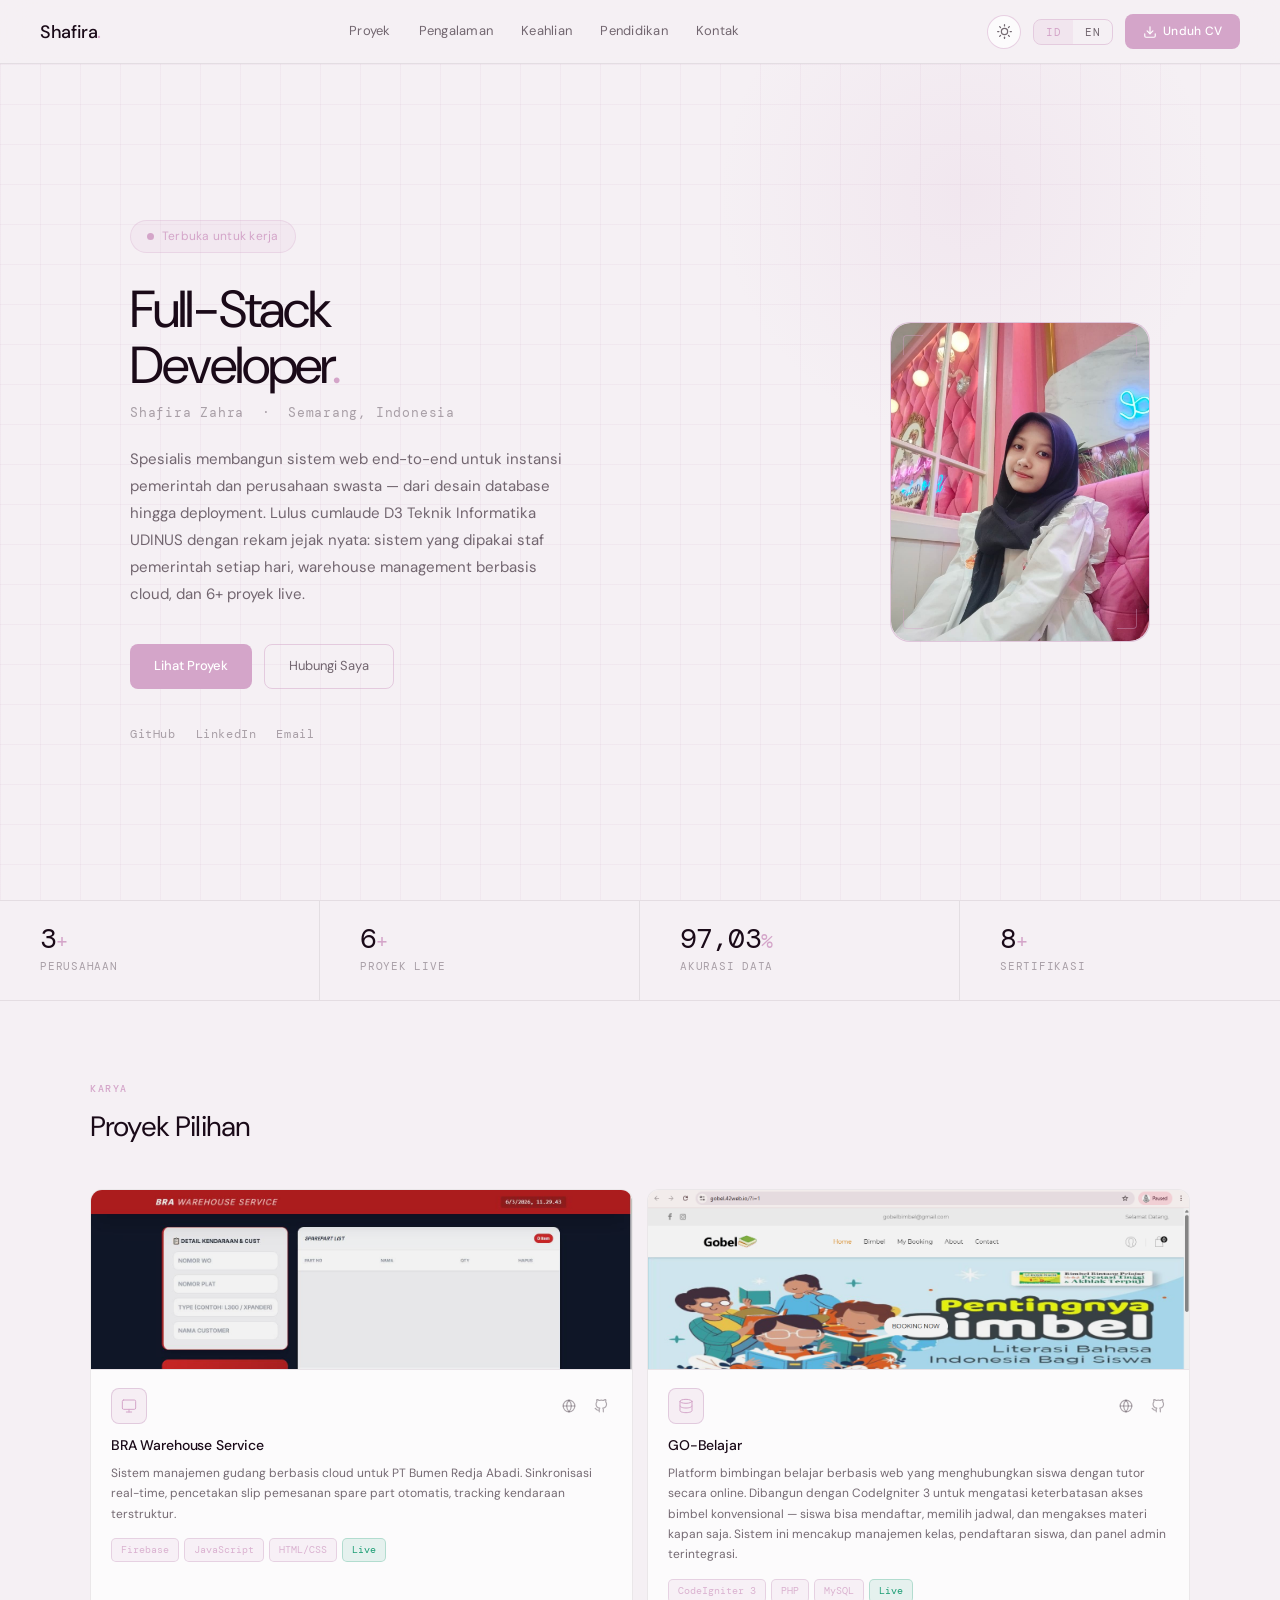
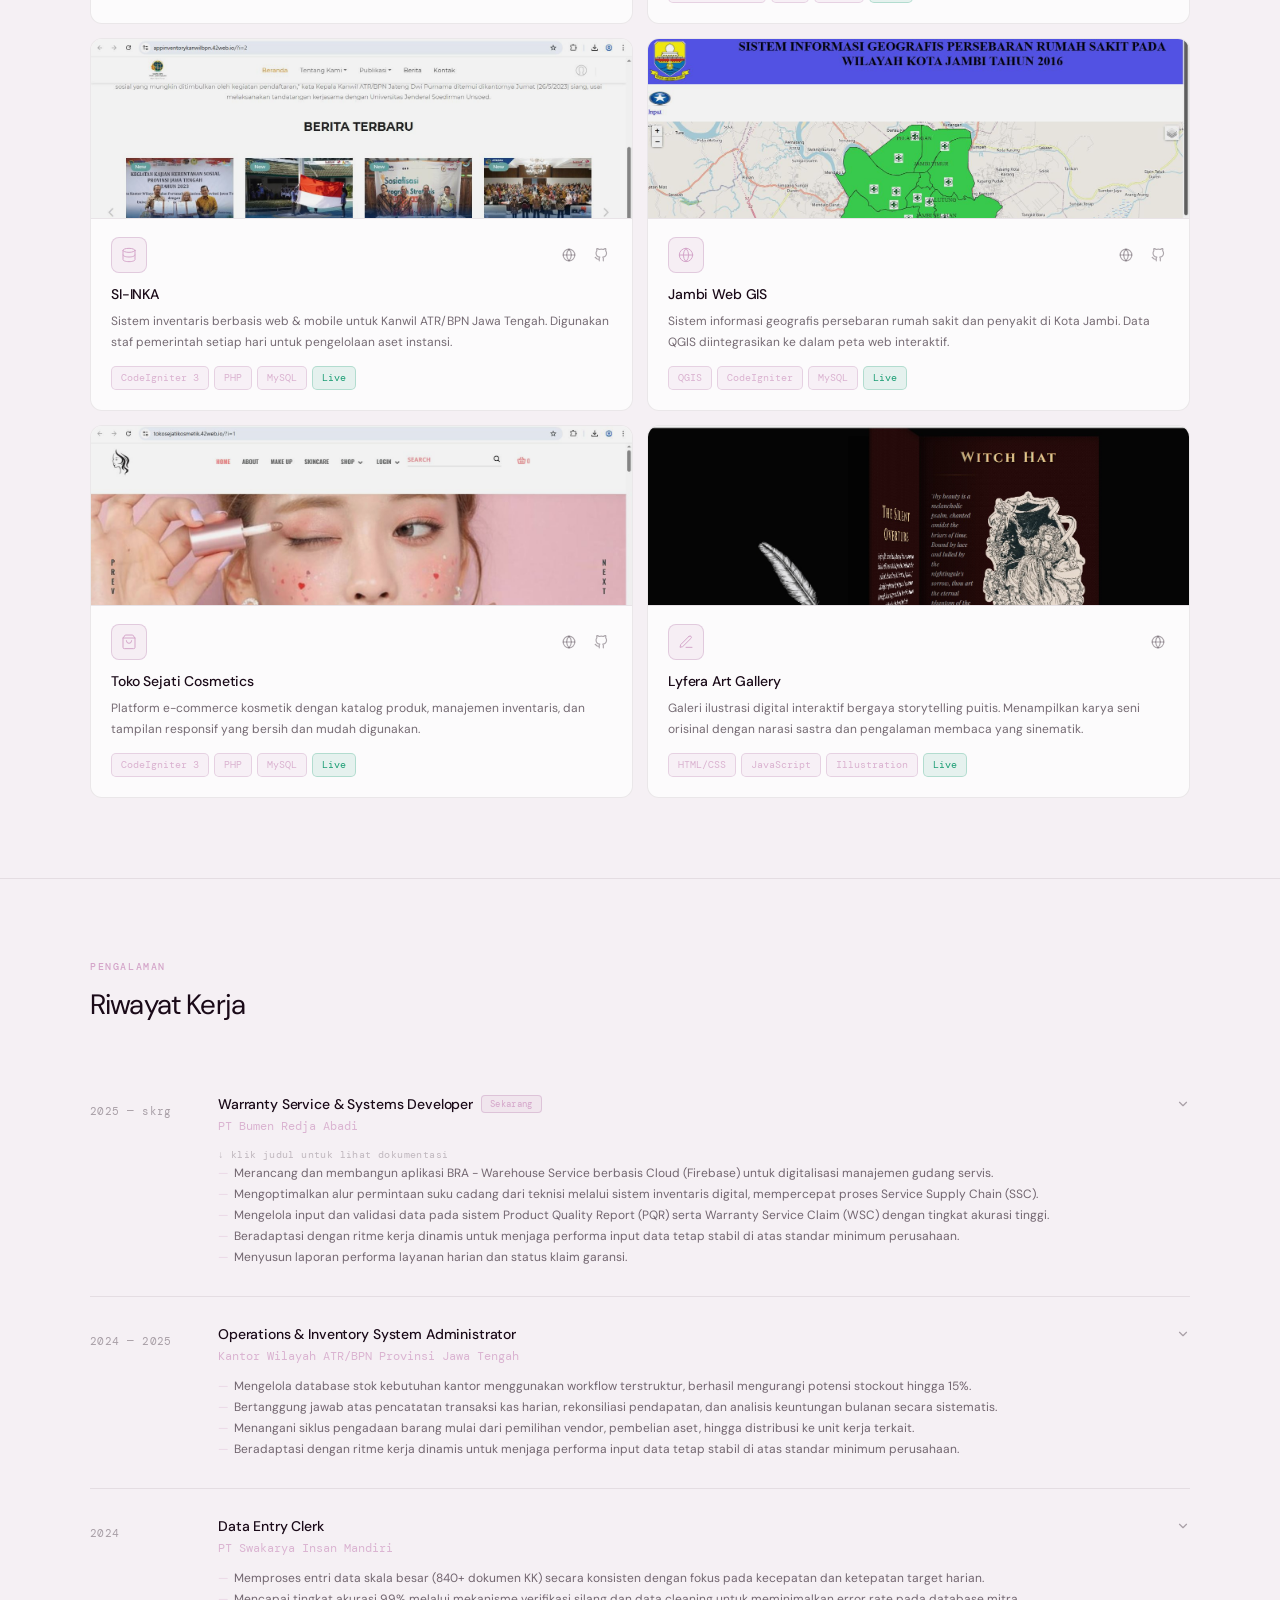
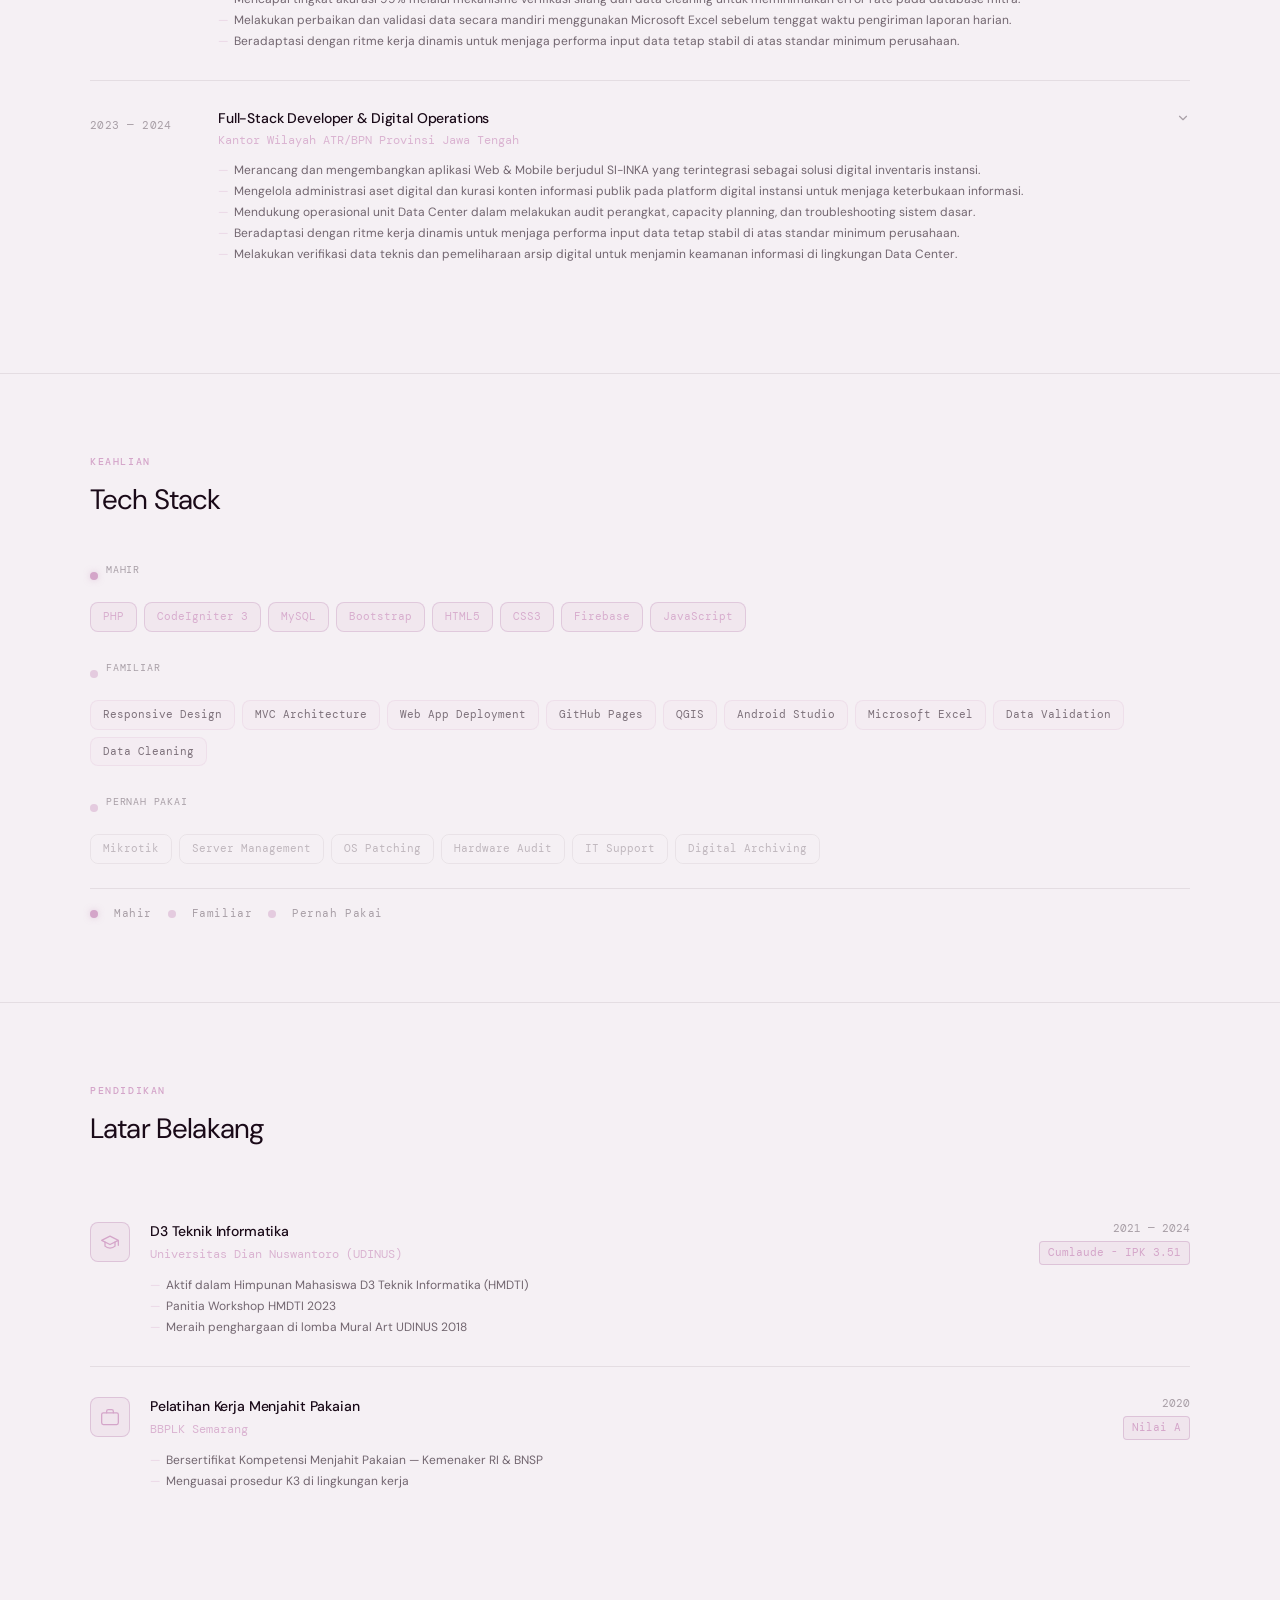
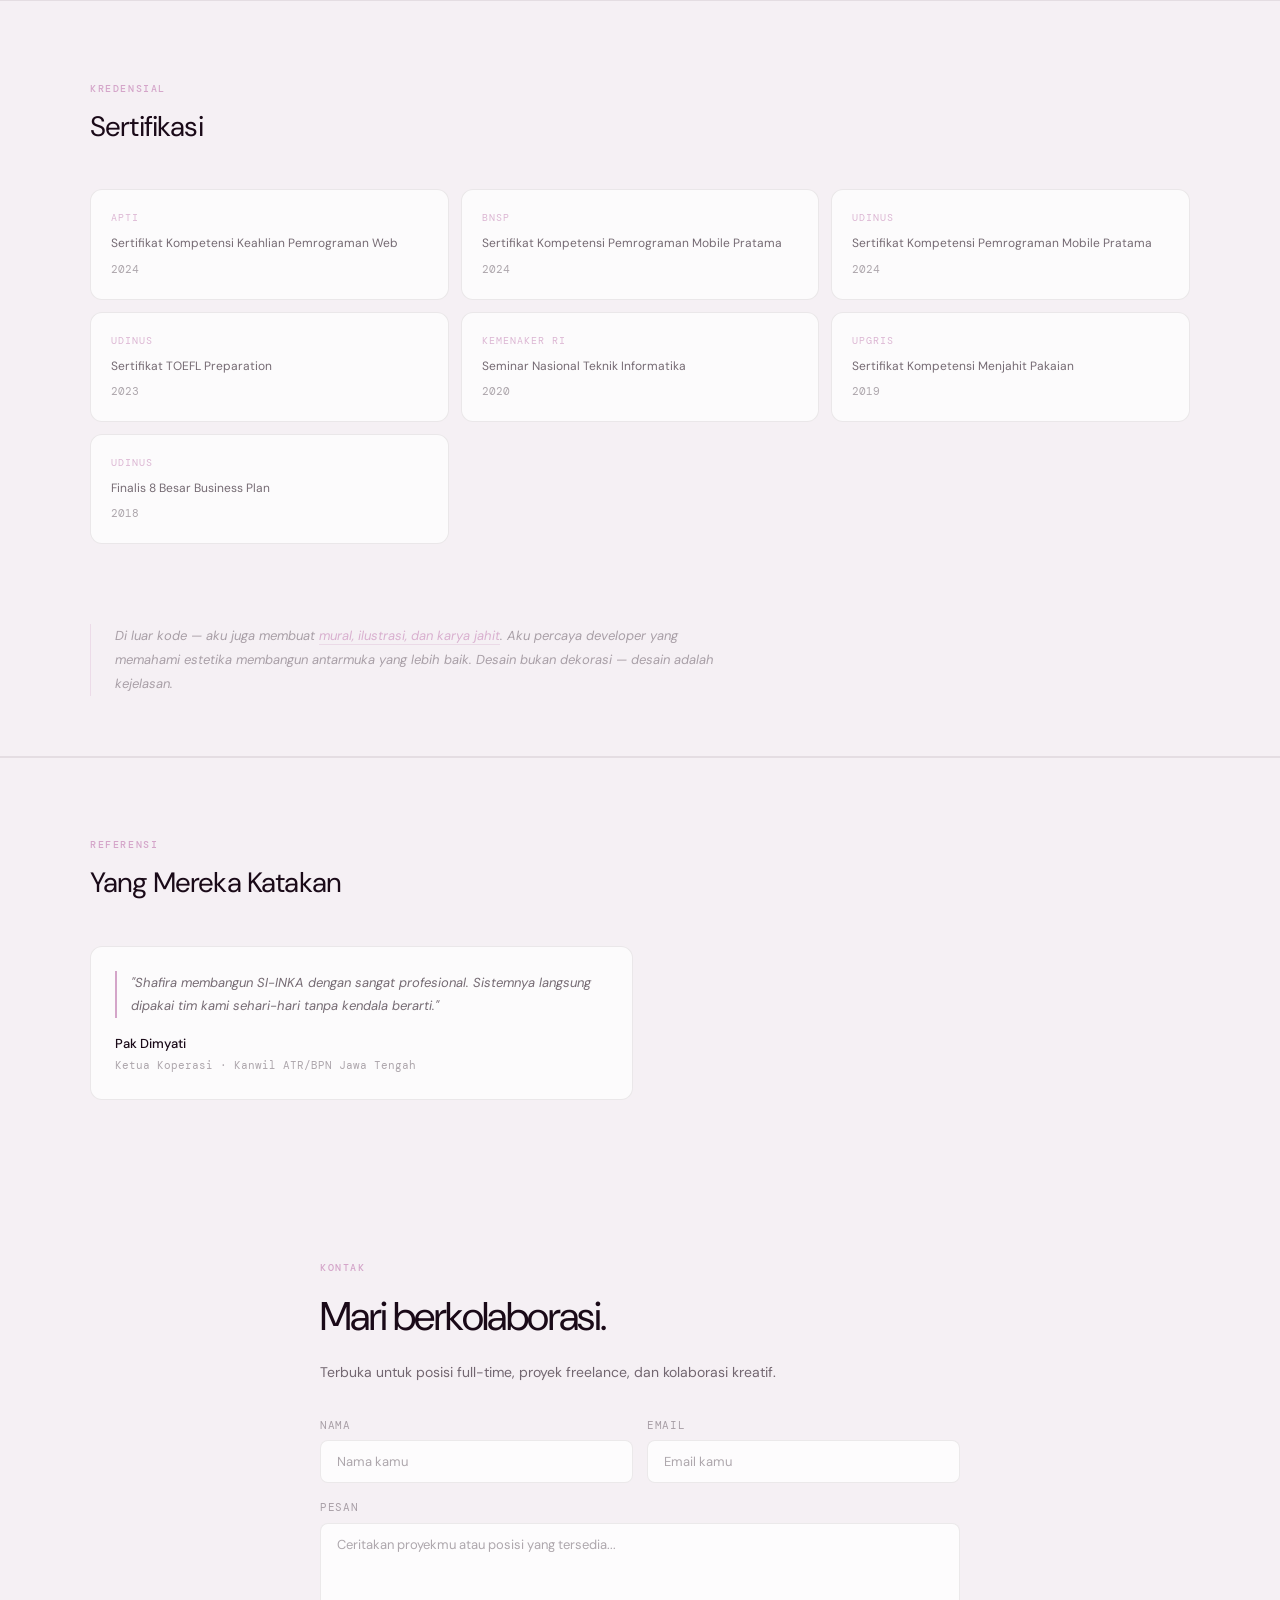
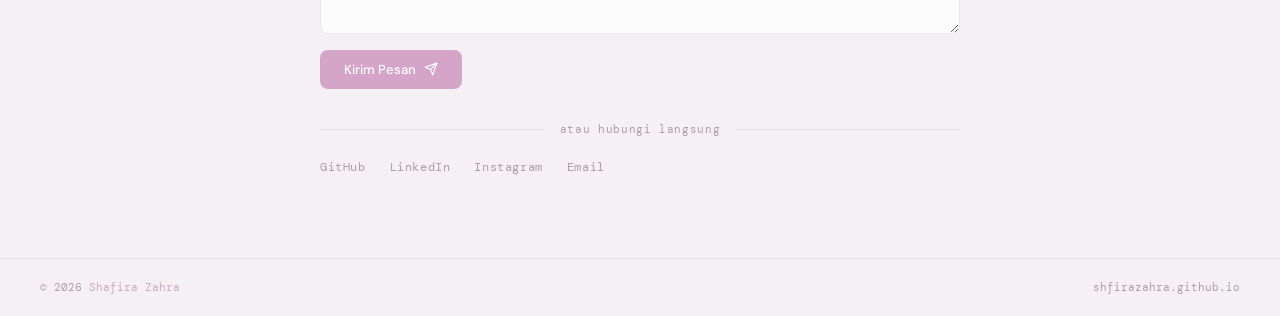
==== index.html @ bdf0a812 "Update index.html" ====
<!DOCTYPE html>
<html lang="id" id="html-root">
<head>
  <meta charset="UTF-8">
  <meta name="viewport" content="width=device-width, initial-scale=1.0">
  <title>Shafira Zahra | Full-Stack Developer</title>
  <meta name="description" content="Portofolio IT Shafira Zahra. Lulusan D3 Teknik Informatika UDINUS, berpengalaman membangun sistem nyata untuk instansi pemerintah dan perusahaan swasta.">
  <meta name="keywords" content="Shafira Zahra, Full Stack Developer, Web Developer, Semarang, Portfolio IT, CodeIgniter, Firebase, PHP">
  <meta name="author" content="Shafira Zahra">
  <link rel="canonical" href="https://shfirazahra.github.io/portfolio-it/">

  <meta property="og:type" content="website">
  <meta property="og:url" content="https://shfirazahra.github.io/portfolio-it/">
  <meta property="og:title" content="Shafira Zahra — Full-Stack Developer">
  <meta property="og:description" content="D3 Informatics Engineering graduate building real systems with clean code and sharp aesthetic eye.">
  <meta property="og:image" content="https://shfirazahra.github.io/shfirazahra/assets/images/foto-profil.jpeg">
  <meta property="og:image:width" content="1200">
  <meta property="og:image:height" content="630">
  <meta name="theme-color" content="#D4A5C9">

  <link rel="icon" type="image/png" href="assets/images/icon.png">
  <link rel="apple-touch-icon" href="assets/images/icon.png">
  <meta name="robots" content="index, follow">

  <link rel="preconnect" href="https://fonts.googleapis.com">
  <link rel="preconnect" href="https://fonts.gstatic.com" crossorigin>
  <link href="https://fonts.googleapis.com/css2?family=DM+Sans:ital,opsz,wght@0,9..40,300;0,9..40,400;0,9..40,500;1,9..40,300&family=DM+Mono:wght@400;500&display=swap" rel="stylesheet">

  <script type="application/ld+json">
  {
    "@context": "https://schema.org",
    "@type": "Person",
    "name": "Shafira Zahra",
    "url": "https://shfirazahra.github.io/portfolio-it/",
    "image": "https://shfirazahra.github.io/portfolio-it/assets/images/foto-profil.jpeg",
    "jobTitle": "Full-Stack Developer",
    "alumniOf": { "@type": "CollegeOrUniversity", "name": "Universitas Dian Nuswantoro" },
    "sameAs": [
      "https://www.linkedin.com/in/shfiraazhraa/",
      "https://github.com/shfirazahra"
    ]
  }
  </script>

  <link rel="stylesheet" href="css/style.css">
</head>
<body>

  <a href="#main" class="skip-link" data-id="skip">Lewati navigasi</a>

  <!-- NAV -->
  <nav class="nav" id="nav">
    <button class="nav-logo" onclick="scrollToTop()" aria-label="Kembali ke atas">
      Shafira<span class="ac">.</span>
    </button>
    <div class="nav-links" id="nav-links">
      <a href="#projects" data-id="nav-projects">Proyek</a>
      <a href="#experience" data-id="nav-exp">Pengalaman</a>
      <a href="#skills" data-id="nav-skills">Keahlian</a>
      <a href="#education" data-id="nav-edu">Pendidikan</a>
      <a href="#contact" data-id="nav-contact">Kontak</a>
    </div>
    <div class="nav-right">
      <button class="theme-toggle" onclick="toggleTheme()" aria-label="Toggle tema">
  <svg class="icon-moon" width="15" height="15" viewBox="0 0 24 24" fill="none" stroke="currentColor" stroke-width="2" stroke-linecap="round" stroke-linejoin="round">
    <path d="M21 12.79A9 9 0 1 1 11.21 3 7 7 0 0 0 21 12.79z"/>
  </svg>
  <svg class="icon-sun" width="15" height="15" viewBox="0 0 24 24" fill="none" stroke="currentColor" stroke-width="2" stroke-linecap="round" stroke-linejoin="round">
    <circle cx="12" cy="12" r="5"/>
    <line x1="12" y1="1" x2="12" y2="3"/><line x1="12" y1="21" x2="12" y2="23"/>
    <line x1="4.22" y1="4.22" x2="5.64" y2="5.64"/><line x1="18.36" y1="18.36" x2="19.78" y2="19.78"/>
    <line x1="1" y1="12" x2="3" y2="12"/><line x1="21" y1="12" x2="23" y2="12"/>
    <line x1="4.22" y1="19.78" x2="5.64" y2="18.36"/><line x1="18.36" y1="5.64" x2="19.78" y2="4.22"/>
  </svg>
</button>
      <div class="lang-toggle">
        <button class="lang-btn active" id="btn-id" onclick="setLang('id')">ID</button>
        <button class="lang-btn" id="btn-en" onclick="setLang('en')">EN</button>
      </div>
      <a href="assets/docs/CV_Shafira_Zahra_IT.pdf" download class="btn-cv" id="nav-cv" aria-label="Download CV">
        <svg width="14" height="14" viewBox="0 0 24 24" fill="none" stroke="currentColor" stroke-width="2" stroke-linecap="round" stroke-linejoin="round"><path d="M21 15v4a2 2 0 0 1-2 2H5a2 2 0 0 1-2-2v-4"/><polyline points="7 10 12 15 17 10"/><line x1="12" y1="15" x2="12" y2="3"/></svg>
        <span data-id="nav-cv-txt">Unduh CV</span>
      </a>
      <button class="hamburger" id="hamburger" onclick="toggleMenu()" aria-label="Menu" aria-expanded="false">
        <span></span><span></span><span></span>
      </button>
    </div>
  </nav>

  <!-- MOBILE MENU -->
  <div class="mobile-menu" id="mobile-menu" aria-hidden="true">
    <a href="#projects" onclick="closeMenu()" data-id="nav-projects">Proyek</a>
    <a href="#experience" onclick="closeMenu()" data-id="nav-exp">Pengalaman</a>
    <a href="#skills" onclick="closeMenu()" data-id="nav-skills">Keahlian</a>
    <a href="#education" onclick="closeMenu()" data-id="nav-edu">Pendidikan</a>
    <a href="#contact" onclick="closeMenu()" data-id="nav-contact">Kontak</a>
    <a href="assets/docs/CV_Shafira_Zahra_IT.pdf" download class="mobile-cv" data-id="nav-cv-txt">Unduh CV</a>
  </div>

  <main id="main">

    <!-- HERO -->
    <section class="hero" id="home">
      <div class="hero-grid" aria-hidden="true"></div>
      <div class="hero-glow" aria-hidden="true"></div>
      <div class="hero-content">
        <div class="hero-left">
          <div class="badge-open">
            <span class="badge-dot" aria-hidden="true"></span>
            <span data-id="badge-txt">Terbuka untuk kerja</span>
          </div>
          <h1 class="hero-name">
            Full-Stack<br>Developer<span class="ac">.</span>
          </h1>
          <p class="hero-role">Shafira Zahra &nbsp;·&nbsp; Semarang, Indonesia</p>
          <p class="hero-desc" data-id="hero-desc">Spesialis membangun sistem web end-to-end untuk instansi pemerintah dan perusahaan swasta dari desain database hingga deployment. Lulus cumlaude D3 Teknik Informatika UDINUS dengan rekam jejak nyata: sistem yang dipakai staf pemerintah setiap hari, warehouse management berbasis cloud, dan 6+ proyek live.</p>
          <div class="hero-btns">
            <a href="#projects" class="btn-primary" data-id="btn-projects">Lihat Proyek</a>
            <a href="#contact" class="btn-ghost" data-id="btn-contact">Hubungi Saya</a>
          </div>
          <div class="hero-socials">
            <a href="https://github.com/shfirazahra" target="_blank" rel="noopener noreferrer" class="soc-link">GitHub</a>
            <a href="https://www.linkedin.com/in/shfiraazhraa/" target="_blank" rel="noopener noreferrer" class="soc-link">LinkedIn</a>
            <a href="mailto:shfirazhraa@gmail.com" class="soc-link">Email</a>
          </div>
        </div>
        <div class="hero-right">
          <div class="photo-wrap">
            <div class="photo-corner tl" aria-hidden="true"></div>
            <div class="photo-corner tr" aria-hidden="true"></div>
            <div class="photo-corner bl" aria-hidden="true"></div>
            <div class="photo-corner br" aria-hidden="true"></div>
            <img
              src="assets/images/foto-profil.jpeg"
              alt="Shafira Zahra — Full-Stack Developer"
              class="hero-photo"
              loading="eager"
              onerror="this.parentElement.classList.add('photo-fallback')"
            >
            <div class="photo-placeholder" aria-hidden="true">
              <svg width="40" height="40" viewBox="0 0 24 24" fill="none" stroke="currentColor" stroke-width="1.5" stroke-linecap="round"><path d="M20 21v-2a4 4 0 0 0-4-4H8a4 4 0 0 0-4 4v2"/><circle cx="12" cy="7" r="4"/></svg>
              <span>Shafira Zahra</span>
            </div>
          </div>
        </div>
      </div>
    </section>

    <!-- STATS -->
    <div class="stats-bar" aria-label="Statistik singkat">
      <div class="stat">
        <div class="stat-num">3<em>+</em></div>
        <div class="stat-lbl" data-id="s1">Perusahaan</div>
      </div>
      <div class="stat">
        <div class="stat-num">6<em>+</em></div>
        <div class="stat-lbl" data-id="s2">Proyek Live</div>
      </div>
      <div class="stat">
        <div class="stat-num">97,03<em>%</em></div>
        <div class="stat-lbl" data-id="s3">Akurasi Data</div>
      </div>
      <div class="stat">
        <div class="stat-num">8<em>+</em></div>
        <div class="stat-lbl" data-id="s4">Sertifikasi</div>
      </div>
    </div>

    <!-- PROJECTS -->
    <section class="section" id="projects">
      <div class="section-inner">
        <div class="section-header">
          <p class="sec-label" data-id="lbl-proj">Karya</p>
          <h2 class="sec-title" data-id="title-proj">Proyek Pilihan</h2>
        </div>
        <div class="proj-grid">

          <article class="proj-card" tabindex="0">
            <div class="proj-preview">
              <img src="assets/images/bra.jpg" alt="Preview BRA Warehouse Service" class="proj-img" loading="lazy">
              <div class="proj-preview-overlay">
                <a href="https://bra-servicewarehouse.web.app/index.html" target="_blank" rel="noopener noreferrer" class="overlay-btn" data-id="btn-demo">Live Demo</a>
                <a href="https://github.com/shfirazahra/BRA-WarehouseService" target="_blank" rel="noopener noreferrer" class="overlay-btn outline">GitHub</a>
              </div>
            </div>
            <div class="proj-body">
              <div class="proj-top">
                <div class="proj-ico" aria-hidden="true">
                  <svg width="16" height="16" viewBox="0 0 24 24" fill="none" stroke="currentColor" stroke-width="1.5" stroke-linecap="round" stroke-linejoin="round"><rect x="2" y="3" width="20" height="14" rx="2"/><line x1="8" y1="21" x2="16" y2="21"/><line x1="12" y1="17" x2="12" y2="21"/></svg>
                </div>
                <div class="proj-links">
                  <a href="https://bra-servicewarehouse.web.app/index.html" target="_blank" rel="noopener noreferrer" aria-label="Live demo BRA Warehouse">
                    <svg width="14" height="14" viewBox="0 0 24 24" fill="none" stroke="currentColor" stroke-width="2" stroke-linecap="round" stroke-linejoin="round"><circle cx="12" cy="12" r="10"/><line x1="2" y1="12" x2="22" y2="12"/><path d="M12 2a15.3 15.3 0 0 1 4 10 15.3 15.3 0 0 1-4 10 15.3 15.3 0 0 1-4-10 15.3 15.3 0 0 1 4-10z"/></svg>
                  </a>
                  <a href="https://github.com/shfirazahra/BRA-WarehouseService" target="_blank" rel="noopener noreferrer" aria-label="Kode sumber BRA Warehouse">
                    <svg width="14" height="14" viewBox="0 0 24 24" fill="none" stroke="currentColor" stroke-width="2" stroke-linecap="round" stroke-linejoin="round"><path d="M9 19c-5 1.5-5-2.5-7-3m14 6v-3.87a3.37 3.37 0 0 0-.94-2.61c3.14-.35 6.44-1.54 6.44-7A5.44 5.44 0 0 0 20 4.77 5.07 5.07 0 0 0 19.91 1S18.73.65 16 2.48a13.38 13.38 0 0 0-7 0C6.27.65 5.09 1 5.09 1A5.07 5.07 0 0 0 5 4.77a5.44 5.44 0 0 0-1.5 3.78c0 5.42 3.3 6.61 6.44 7A3.37 3.37 0 0 0 9 18.13V22"/></svg>
                  </a>
                </div>
              </div>
              <h3 class="proj-name">BRA Warehouse Service</h3>
              <p class="proj-desc" data-id="pd1">Sistem manajemen gudang berbasis cloud untuk PT Bumen Redja Abadi. Sinkronisasi real-time, pencetakan slip pemesanan spare part otomatis, tracking kendaraan terstruktur.</p>
              <div class="proj-tags">
                <span class="ptag">Firebase</span>
                <span class="ptag">JavaScript</span>
                <span class="ptag">HTML/CSS</span>
                <span class="ptag live" data-id="tag-live">Live</span>
              </div>
            </div>
          </article>

            <article class="proj-card" tabindex="0">
            <div class="proj-preview">
              <img src="assets/images/Gobel.png" alt="Preview GO-Belajar" class="proj-img" loading="lazy">
              <div class="proj-preview-overlay">
                <a href="https://gobel.42web.io/" target="_blank" rel="noopener noreferrer" class="overlay-btn" data-id="btn-demo">Live Demo</a>
                <a href="https://github.com/shfirazahra/GOBEL" target="_blank" rel="noopener noreferrer" class="overlay-btn outline">GitHub</a>
              </div>
            </div>
            <div class="proj-body">
              <div class="proj-top">
                <div class="proj-ico" aria-hidden="true">
                  <svg width="16" height="16" viewBox="0 0 24 24" fill="none" stroke="currentColor" stroke-width="1.5" stroke-linecap="round" stroke-linejoin="round"><ellipse cx="12" cy="5" rx="9" ry="3"/><path d="M21 12c0 1.66-4 3-9 3s-9-1.34-9-3"/><path d="M3 5v14c0 1.66 4 3 9 3s9-1.34 9-3V5"/></svg>
                </div>
                <div class="proj-links">
                  <a href="https://gobel.42web.io/" target="_blank" rel="noopener noreferrer" aria-label="Live demo GO-Belajar">
                    <svg width="14" height="14" viewBox="0 0 24 24" fill="none" stroke="currentColor" stroke-width="2" stroke-linecap="round" stroke-linejoin="round"><circle cx="12" cy="12" r="10"/><line x1="2" y1="12" x2="22" y2="12"/><path d="M12 2a15.3 15.3 0 0 1 4 10 15.3 15.3 0 0 1-4 10 15.3 15.3 0 0 1-4-10 15.3 15.3 0 0 1 4-10z"/></svg>
                  </a>
                  <a href="https://github.com/shfirazahra/GOBEL" target="_blank" rel="noopener noreferrer" aria-label="Kode sumber GO-Belajar">
                    <svg width="14" height="14" viewBox="0 0 24 24" fill="none" stroke="currentColor" stroke-width="2" stroke-linecap="round" stroke-linejoin="round"><path d="M9 19c-5 1.5-5-2.5-7-3m14 6v-3.87a3.37 3.37 0 0 0-.94-2.61c3.14-.35 6.44-1.54 6.44-7A5.44 5.44 0 0 0 20 4.77 5.07 5.07 0 0 0 19.91 1S18.73.65 16 2.48a13.38 13.38 0 0 0-7 0C6.27.65 5.09 1 5.09 1A5.07 5.07 0 0 0 5 4.77a5.44 5.44 0 0 0-1.5 3.78c0 5.42 3.3 6.61 6.44 7A3.37 3.37 0 0 0 9 18.13V22"/></svg>
                  </a>
                </div>
              </div>
              <h3 class="proj-name">GO-Belajar</h3>
              <p class="proj-desc" data-id="pd2">Platform bimbingan belajar berbasis web yang menghubungkan siswa dengan tutor secara online. Dibangun dengan CodeIgniter 3 untuk mengatasi keterbatasan akses bimbel konvensional — siswa bisa mendaftar, memilih jadwal, dan mengakses materi kapan saja. Sistem ini mencakup manajemen kelas, pendaftaran siswa, dan panel admin terintegrasi.</p>
              <div class="proj-tags">
                <span class="ptag">CodeIgniter 3</span>
                <span class="ptag">PHP</span>
                <span class="ptag">MySQL</span>
                <span class="ptag live" data-id="tag-live">Live</span>
              </div>
            </div>
          </article>

          
          <article class="proj-card" tabindex="0">
            <div class="proj-preview">
              <img src="assets/images/kanwil.jpg" alt="Preview SI-INKA" class="proj-img" loading="lazy">
              <div class="proj-preview-overlay">
                <a href="https://appinventorykanwilbpn.42web.io/" target="_blank" rel="noopener noreferrer" class="overlay-btn" data-id="btn-demo">Live Demo</a>
                <a href="https://github.com/shfirazahra/SI-INKA" target="_blank" rel="noopener noreferrer" class="overlay-btn outline">GitHub</a>
              </div>
            </div>
            <div class="proj-body">
              <div class="proj-top">
                <div class="proj-ico" aria-hidden="true">
                  <svg width="16" height="16" viewBox="0 0 24 24" fill="none" stroke="currentColor" stroke-width="1.5" stroke-linecap="round" stroke-linejoin="round"><ellipse cx="12" cy="5" rx="9" ry="3"/><path d="M21 12c0 1.66-4 3-9 3s-9-1.34-9-3"/><path d="M3 5v14c0 1.66 4 3 9 3s9-1.34 9-3V5"/></svg>
                </div>
                <div class="proj-links">
                  <a href="https://appinventorykanwilbpn.42web.io/" target="_blank" rel="noopener noreferrer" aria-label="Live demo SI-INKA">
                    <svg width="14" height="14" viewBox="0 0 24 24" fill="none" stroke="currentColor" stroke-width="2" stroke-linecap="round" stroke-linejoin="round"><circle cx="12" cy="12" r="10"/><line x1="2" y1="12" x2="22" y2="12"/><path d="M12 2a15.3 15.3 0 0 1 4 10 15.3 15.3 0 0 1-4 10 15.3 15.3 0 0 1-4-10 15.3 15.3 0 0 1 4-10z"/></svg>
                  </a>
                  <a href="https://github.com/shfirazahra/SI-INKA" target="_blank" rel="noopener noreferrer" aria-label="Kode sumber SI-INKA">
                    <svg width="14" height="14" viewBox="0 0 24 24" fill="none" stroke="currentColor" stroke-width="2" stroke-linecap="round" stroke-linejoin="round"><path d="M9 19c-5 1.5-5-2.5-7-3m14 6v-3.87a3.37 3.37 0 0 0-.94-2.61c3.14-.35 6.44-1.54 6.44-7A5.44 5.44 0 0 0 20 4.77 5.07 5.07 0 0 0 19.91 1S18.73.65 16 2.48a13.38 13.38 0 0 0-7 0C6.27.65 5.09 1 5.09 1A5.07 5.07 0 0 0 5 4.77a5.44 5.44 0 0 0-1.5 3.78c0 5.42 3.3 6.61 6.44 7A3.37 3.37 0 0 0 9 18.13V22"/></svg>
                  </a>
                </div>
              </div>
              <h3 class="proj-name">SI-INKA</h3>
              <p class="proj-desc" data-id="pd3">Sistem inventaris berbasis web & mobile untuk Kanwil ATR/BPN Jawa Tengah. Digunakan staf pemerintah setiap hari untuk pengelolaan aset instansi.</p>
              <div class="proj-tags">
                <span class="ptag">CodeIgniter 3</span>
                <span class="ptag">PHP</span>
                <span class="ptag">MySQL</span>
                <span class="ptag live" data-id="tag-live">Live</span>
              </div>
            </div>
          </article>

          <article class="proj-card" tabindex="0">
            <div class="proj-preview">
              <img src="assets/images/jambi.jpg" alt="Preview Jambi Web GIS" class="proj-img" loading="lazy">
              <div class="proj-preview-overlay">
                <a href="https://petapersebarankotajambi.42web.io/" target="_blank" rel="noopener noreferrer" class="overlay-btn" data-id="btn-demo">Live Demo</a>
                <a href="https://github.com/shfirazahra/JambiGIS" target="_blank" rel="noopener noreferrer" class="overlay-btn outline">GitHub</a>
              </div>
            </div>
            <div class="proj-body">
              <div class="proj-top">
                <div class="proj-ico" aria-hidden="true">
                  <svg width="16" height="16" viewBox="0 0 24 24" fill="none" stroke="currentColor" stroke-width="1.5" stroke-linecap="round" stroke-linejoin="round"><circle cx="12" cy="12" r="10"/><line x1="2" y1="12" x2="22" y2="12"/><path d="M12 2a15.3 15.3 0 0 1 4 10 15.3 15.3 0 0 1-4 10 15.3 15.3 0 0 1-4-10 15.3 15.3 0 0 1 4-10z"/></svg>
                </div>
                <div class="proj-links">
                  <a href="https://petapersebarankotajambi.42web.io/" target="_blank" rel="noopener noreferrer" aria-label="Live demo Jambi Web GIS">
                    <svg width="14" height="14" viewBox="0 0 24 24" fill="none" stroke="currentColor" stroke-width="2" stroke-linecap="round" stroke-linejoin="round"><circle cx="12" cy="12" r="10"/><line x1="2" y1="12" x2="22" y2="12"/><path d="M12 2a15.3 15.3 0 0 1 4 10 15.3 15.3 0 0 1-4 10 15.3 15.3 0 0 1-4-10 15.3 15.3 0 0 1 4-10z"/></svg>
                  </a>
                  <a href="https://github.com/shfirazahra/JambiGIS" target="_blank" rel="noopener noreferrer" aria-label="Kode sumber Jambi GIS">
                    <svg width="14" height="14" viewBox="0 0 24 24" fill="none" stroke="currentColor" stroke-width="2" stroke-linecap="round" stroke-linejoin="round"><path d="M9 19c-5 1.5-5-2.5-7-3m14 6v-3.87a3.37 3.37 0 0 0-.94-2.61c3.14-.35 6.44-1.54 6.44-7A5.44 5.44 0 0 0 20 4.77 5.07 5.07 0 0 0 19.91 1S18.73.65 16 2.48a13.38 13.38 0 0 0-7 0C6.27.65 5.09 1 5.09 1A5.07 5.07 0 0 0 5 4.77a5.44 5.44 0 0 0-1.5 3.78c0 5.42 3.3 6.61 6.44 7A3.37 3.37 0 0 0 9 18.13V22"/></svg>
                  </a>
                </div>
              </div>
              <h3 class="proj-name">Jambi Web GIS</h3>
              <p class="proj-desc" data-id="pd4">Sistem informasi geografis persebaran rumah sakit dan penyakit di Kota Jambi. Data QGIS diintegrasikan ke dalam peta web interaktif.</p>
              <div class="proj-tags">
                <span class="ptag">QGIS</span>
                <span class="ptag">CodeIgniter</span>
                <span class="ptag">MySQL</span>
                <span class="ptag live" data-id="tag-live">Live</span>
              </div>
            </div>
          </article>

          <article class="proj-card" tabindex="0">
            <div class="proj-preview">
              <img src="assets/images/tokosejati.jpg" alt="Preview Toko Sejati Cosmetics" class="proj-img" loading="lazy">
              <div class="proj-preview-overlay">
                <a href="https://tokosejatikosmetik.42web.io/" target="_blank" rel="noopener noreferrer" class="overlay-btn" data-id="btn-demo">Live Demo</a>
                <a href="https://github.com/shfirazahra/TokoSejati" target="_blank" rel="noopener noreferrer" class="overlay-btn outline">GitHub</a>
              </div>
            </div>
            <div class="proj-body">
              <div class="proj-top">
                <div class="proj-ico" aria-hidden="true">
                  <svg width="16" height="16" viewBox="0 0 24 24" fill="none" stroke="currentColor" stroke-width="1.5" stroke-linecap="round" stroke-linejoin="round"><path d="M6 2L3 6v14a2 2 0 0 0 2 2h14a2 2 0 0 0 2-2V6l-3-4z"/><line x1="3" y1="6" x2="21" y2="6"/><path d="M16 10a4 4 0 0 1-8 0"/></svg>
                </div>
                <div class="proj-links">
                  <a href="https://tokosejatikosmetik.42web.io/" target="_blank" rel="noopener noreferrer" aria-label="Live demo Toko Sejati">
                    <svg width="14" height="14" viewBox="0 0 24 24" fill="none" stroke="currentColor" stroke-width="2" stroke-linecap="round" stroke-linejoin="round"><circle cx="12" cy="12" r="10"/><line x1="2" y1="12" x2="22" y2="12"/><path d="M12 2a15.3 15.3 0 0 1 4 10 15.3 15.3 0 0 1-4 10 15.3 15.3 0 0 1-4-10 15.3 15.3 0 0 1 4-10z"/></svg>
                  </a>
                  <a href="https://github.com/shfirazahra/TokoSejati" target="_blank" rel="noopener noreferrer" aria-label="Kode sumber Toko Sejati">
                    <svg width="14" height="14" viewBox="0 0 24 24" fill="none" stroke="currentColor" stroke-width="2" stroke-linecap="round" stroke-linejoin="round"><path d="M9 19c-5 1.5-5-2.5-7-3m14 6v-3.87a3.37 3.37 0 0 0-.94-2.61c3.14-.35 6.44-1.54 6.44-7A5.44 5.44 0 0 0 20 4.77 5.07 5.07 0 0 0 19.91 1S18.73.65 16 2.48a13.38 13.38 0 0 0-7 0C6.27.65 5.09 1 5.09 1A5.07 5.07 0 0 0 5 4.77a5.44 5.44 0 0 0-1.5 3.78c0 5.42 3.3 6.61 6.44 7A3.37 3.37 0 0 0 9 18.13V22"/></svg>
                  </a>
                </div>
              </div>
              <h3 class="proj-name">Toko Sejati Cosmetics</h3>
              <p class="proj-desc" data-id="pd5">Platform e-commerce kosmetik dengan katalog produk, manajemen inventaris, dan tampilan responsif yang bersih dan mudah digunakan.</p>
              <div class="proj-tags">
                <span class="ptag">CodeIgniter 3</span>
                <span class="ptag">PHP</span>
                <span class="ptag">MySQL</span>
                <span class="ptag live" data-id="tag-live">Live</span>
              </div>
            </div>
          </article>
<article class="proj-card" tabindex="0">
  <div class="proj-preview">
    <img src="assets/images/lyfera.jpeg" alt="Preview Lyfera Art Gallery" class="proj-img" loading="lazy">
    <div class="proj-preview-overlay">
      <a href="https://lyferaa.github.io/Lyfera/" target="_blank" rel="noopener noreferrer" class="overlay-btn" data-id="btn-demo">Live Demo</a>
    </div>
  </div>
  <div class="proj-body">
    <div class="proj-top">
      <div class="proj-ico" aria-hidden="true">
        <svg width="16" height="16" viewBox="0 0 24 24" fill="none" stroke="currentColor" stroke-width="1.5" stroke-linecap="round" stroke-linejoin="round"><path d="M12 20h9"/><path d="M16.5 3.5a2.121 2.121 0 0 1 3 3L7 19l-4 1 1-4L16.5 3.5z"/></svg>
      </div>
      <div class="proj-links">
        <a href="https://lyferaa.github.io/Lyfera/" target="_blank" rel="noopener noreferrer" aria-label="Live demo Lyfera Art Gallery">
          <svg width="14" height="14" viewBox="0 0 24 24" fill="none" stroke="currentColor" stroke-width="2" stroke-linecap="round" stroke-linejoin="round"><circle cx="12" cy="12" r="10"/><line x1="2" y1="12" x2="22" y2="12"/><path d="M12 2a15.3 15.3 0 0 1 4 10 15.3 15.3 0 0 1-4 10 15.3 15.3 0 0 1-4-10 15.3 15.3 0 0 1 4-10z"/></svg>
        </a>
      </div>
    </div>
    <h3 class="proj-name">Lyfera Art Gallery</h3>
    <p class="proj-desc" data-id="pd6">Galeri ilustrasi digital interaktif bergaya storytelling puitis. Menampilkan karya seni orisinal dengan narasi sastra dan pengalaman membaca yang sinematik.</p>
    <div class="proj-tags">
      <span class="ptag">HTML/CSS</span>
      <span class="ptag">JavaScript</span>
      <span class="ptag">Illustration</span>
      <span class="ptag live" data-id="tag-live">Live</span>
    </div>
  </div>
</article>
        </div>
      </div>
    </section>

    <div class="divider"></div>

    <!-- EXPERIENCE -->
    <section class="section" id="experience">
      <div class="section-inner">
        <div class="section-header">
          <p class="sec-label" data-id="lbl-exp">Pengalaman</p>
          <h2 class="sec-title" data-id="title-exp">Riwayat Kerja</h2>
        </div>
        <div class="exp-list">

          <div class="exp-item">
            <div class="exp-meta">
              <span class="exp-year">2025 — <span data-id="now-txt">skrg</span></span>
            </div>
            <div class="exp-body">
              <div class="exp-role-row">
                <button class="exp-role-btn" onclick="toggleExp(this)" aria-expanded="false">
                  <h3 class="exp-role" data-id="role1">Warranty Service & Systems Developer</h3>
                  <span class="exp-now" data-id="now-badge">Sekarang</span>
                  <span class="exp-chevron" aria-hidden="true">
                    <svg width="14" height="14" viewBox="0 0 24 24" fill="none" stroke="currentColor" stroke-width="2" stroke-linecap="round" stroke-linejoin="round"><polyline points="6 9 12 15 18 9"/></svg>
                  </span>
                </button>
              </div>
              <p class="exp-co">PT Bumen Redja Abadi</p>
              <p class="exp-hint" data-id="exp-hint">↓ klik judul untuk lihat dokumentasi</p>
              <ul class="exp-pts">
                <li data-id="e1a">Merancang dan membangun aplikasi BRA - Warehouse Service berbasis Cloud (Firebase) untuk digitalisasi manajemen gudang servis.</li>
                <li data-id="e1b">Mengoptimalkan alur permintaan suku cadang dari teknisi melalui sistem inventaris digital, mempercepat proses Service Supply Chain (SSC).</li>
                <li data-id="e1c">Mengelola input dan validasi data pada sistem Product Quality Report (PQR) serta Warranty Service Claim (WSC) dengan tingkat akurasi tinggi.</li>
                <li data-id="e4d">Melakukan audit berkala pada Greylite Data untuk memastikan kelengkapan informasi teknis dan integritas database operasional.</li>
                <li data-id="e4e">Menyusun laporan performa layanan harian dan status klaim garansi.</li>
              </ul>
              <div class="exp-accordion" aria-hidden="true">
                <img src="assets/images/fotobra.jpg" alt="Dokumentasi PT Bumen Redja Abadi" class="exp-photo" loading="lazy">
              </div>
            </div>
          </div>

          <div class="exp-item">
            <div class="exp-meta">
              <span class="exp-year">2024 — 2025</span>
            </div>
            <div class="exp-body">
              <div class="exp-role-row">
                <button class="exp-role-btn" onclick="toggleExp(this)" aria-expanded="false">
                  <h3 class="exp-role" data-id="role2">Operations & Inventory System Administrator</h3>
                  <span class="exp-chevron" aria-hidden="true">
                    <svg width="14" height="14" viewBox="0 0 24 24" fill="none" stroke="currentColor" stroke-width="2" stroke-linecap="round" stroke-linejoin="round"><polyline points="6 9 12 15 18 9"/></svg>
                  </span>
                </button>
              </div>
              <p class="exp-co">Kantor Wilayah ATR/BPN Provinsi Jawa Tengah</p>
              <ul class="exp-pts">
                <li data-id="e2a">Mengelola database stok kebutuhan kantor menggunakan workflow terstruktur, berhasil mengurangi potensi stockout hingga 15%.</li>
                <li data-id="e2b">Bertanggung jawab atas pencatatan transaksi kas harian, rekonsiliasi pendapatan, dan analisis keuntungan bulanan secara sistematis.</li>
                <li data-id="e2c">Menangani siklus pengadaan barang mulai dari pemilihan vendor, pembelian aset, hingga distribusi ke unit kerja terkait.</li>
                <li data-id="e4d">Melakukan pengecekan fisik barang (stock opname) secara berkala untuk dicocokkan dengan data digital guna menjamin validitas saldo inventaris.</li>
              </ul>
              <div class="exp-accordion" aria-hidden="true">
                <img src="assets/images/Koperasi.jpg" alt="Dokumentasi ATR/BPN Admin" class="exp-photo" loading="lazy">
              </div>
            </div>
          </div>

            <div class="exp-item">
            <div class="exp-meta">
              <span class="exp-year">2024</span>
            </div>
            <div class="exp-body">
              <div class="exp-role-row">
                <button class="exp-role-btn" onclick="toggleExp(this)" aria-expanded="false">
                  <h3 class="exp-role" data-id="role4">Data Entry Clerk</h3>
                  <span class="exp-chevron" aria-hidden="true">
                    <svg width="14" height="14" viewBox="0 0 24 24" fill="none" stroke="currentColor" stroke-width="2" stroke-linecap="round" stroke-linejoin="round"><polyline points="6 9 12 15 18 9"/></svg>
                  </span>
                </button>
              </div>
              <p class="exp-co">PT Swakarya Insan Mandiri</p>
              <ul class="exp-pts">
                <li data-id="e4a">Memproses entri data skala besar (840+ dokumen KK) secara konsisten dengan fokus pada kecepatan dan ketepatan target harian.</li>
                <li data-id="e4b">Mencapai tingkat akurasi 99% melalui mekanisme verifikasi silang dan data cleaning untuk meminimalkan error rate pada database mitra.</li>
                <li data-id="e4c">Melakukan perbaikan dan validasi data secara mandiri menggunakan Microsoft Excel sebelum tenggat waktu pengiriman laporan harian.</li>
                <li data-id="e4d">Beradaptasi dengan ritme kerja dinamis untuk menjaga performa input data tetap stabil di atas standar minimum perusahaan.</li>
              </ul>
              <div class="exp-accordion" aria-hidden="true">
                <img src="assets/images/SIM.png" alt="Dokumentasi PT Swakarya Insan Mandiri" class="exp-photo" loading="lazy">
              </div>
            </div>
          </div>


          
          <div class="exp-item">
            <div class="exp-meta">
              <span class="exp-year">2023 — 2024</span>
            </div>
            <div class="exp-body">
              <div class="exp-role-row">
                <button class="exp-role-btn" onclick="toggleExp(this)" aria-expanded="false">
                  <h3 class="exp-role" data-id="role3">Full-Stack Developer & Digital Operations</h3>
                  <span class="exp-chevron" aria-hidden="true">
                    <svg width="14" height="14" viewBox="0 0 24 24" fill="none" stroke="currentColor" stroke-width="2" stroke-linecap="round" stroke-linejoin="round"><polyline points="6 9 12 15 18 9"/></svg>
                  </span>
                </button>
              </div>
              <p class="exp-co">Kantor Wilayah ATR/BPN Provinsi Jawa Tengah</p>
              <ul class="exp-pts">
                <li data-id="e3a">Merancang dan mengembangkan aplikasi Web & Mobile berjudul SI-INKA yang terintegrasi sebagai solusi digital inventaris instansi.</li>
                <li data-id="e3b">Mengelola administrasi aset digital dan kurasi konten informasi publik pada platform digital instansi untuk menjaga keterbukaan informasi.</li>
                <li data-id="e3c">Mendukung operasional unit Data Center dalam melakukan audit perangkat, capacity planning, dan troubleshooting sistem dasar.</li>
                <li data-id="e4d">Menyusun manual penggunaan aplikasi dan dokumentasi teknis sebagai standar operasional prosedur bagi pengguna internal.</li>
                <li data-id="e4e">Melakukan verifikasi data teknis dan pemeliharaan arsip digital untuk menjamin keamanan informasi di lingkungan Data Center.</li>
              </ul>
              <div class="exp-accordion" aria-hidden="true">
                <img src="assets/images/BPN.png" alt="Dokumentasi ATR/BPN Developer" class="exp-photo" loading="lazy">
              </div>
            </div>
          </div>

        
        </div>
      </div>
    </section>

    <div class="divider"></div>

    <!-- SKILLS -->
  <section class="section" id="skills">
  <div class="section-inner">
    <div class="section-header">
      <p class="sec-label" data-id="lbl-sk">Keahlian</p>
      <h2 class="sec-title" data-id="title-sk">Tech Stack</h2>
    </div>
    <div class="skills-level-grid">

      <div class="skill-level-group">
        <div class="skill-level-header">
          <span class="skill-level-dot dot-mahir"></span>
          <p class="sg-title" data-id="lvl-expert">Mahir</p>
        </div>
        <div class="chips">
          <span class="chip hi">PHP</span>
          <span class="chip hi">CodeIgniter 3</span>
          <span class="chip hi">MySQL</span>
          <span class="chip hi">Bootstrap</span>
          <span class="chip hi">HTML5</span>
          <span class="chip hi">CSS3</span>
          <span class="chip hi">Firebase</span>
          <span class="chip hi">JavaScript</span>
        </div>
      </div>

      <div class="skill-level-group">
        <div class="skill-level-header">
          <span class="skill-level-dot dot-familiar"></span>
          <p class="sg-title" data-id="lvl-familiar">Familiar</p>
        </div>
        <div class="chips">
          <span class="chip mid">Responsive Design</span>
          <span class="chip mid">MVC Architecture</span>
          <span class="chip mid">Web App Deployment</span>
          <span class="chip mid">GitHub Pages</span>
          <span class="chip mid">QGIS</span>
          <span class="chip mid">Android Studio</span>
          <span class="chip mid">Microsoft Excel</span>
          <span class="chip mid">Data Validation</span>
          <span class="chip mid">Data Cleaning</span>
        </div>
      </div>

      <div class="skill-level-group">
        <div class="skill-level-header">
          <span class="skill-level-dot dot-used"></span>
          <p class="sg-title" data-id="lvl-used">Pernah Pakai</p>
        </div>
        <div class="chips">
          <span class="chip lo">Mikrotik</span>
          <span class="chip lo">Server Management</span>
          <span class="chip lo">OS Patching</span>
          <span class="chip lo">Hardware Audit</span>
          <span class="chip lo">IT Support</span>
          <span class="chip lo">Digital Archiving</span>
        </div>
      </div>

    </div>
    <!-- Legend -->
    <div class="skill-legend">
      <span class="skill-level-dot dot-mahir"></span><span data-id="lvl-expert">Mahir</span>
      <span class="skill-level-dot dot-familiar"></span><span data-id="lvl-familiar">Familiar</span>
      <span class="skill-level-dot dot-used"></span><span data-id="lvl-used">Pernah Pakai</span>
    </div>
  </div>
</section>
    <div class="divider"></div>

    <!-- EDUCATION -->
    <section class="section" id="education">
      <div class="section-inner">
        <div class="section-header">
          <p class="sec-label" data-id="lbl-edu">Pendidikan</p>
          <h2 class="sec-title" data-id="title-edu">Latar Belakang</h2>
        </div>
        <div class="edu-list">
          <div class="edu-item">
            <div class="edu-left">
              <div class="edu-logo" aria-hidden="true">
                <svg width="20" height="20" viewBox="0 0 24 24" fill="none" stroke="currentColor" stroke-width="1.5" stroke-linecap="round" stroke-linejoin="round"><path d="M22 10v6M2 10l10-5 10 5-10 5z"/><path d="M6 12v5c3 3 9 3 12 0v-5"/></svg>
              </div>
            </div>
            <div class="edu-body">
              <div class="edu-head">
                <div>
                  <h3 class="edu-degree" data-id="edu1-degree">D3 Teknik Informatika</h3>
                  <p class="edu-school">Universitas Dian Nuswantoro (UDINUS)</p>
                </div>
                <div class="edu-meta">
                  <span class="edu-year">2021 — 2024</span>
                  <span class="edu-gpa">Cumlaude - IPK 3.51</span>
                </div>
              </div>
              <ul class="edu-pts">
                <li data-id="edu1a">Aktif dalam Himpunan Mahasiswa D3 Teknik Informatika (HMDTI)</li>
                <li data-id="edu1b">Panitia Workshop HMDTI 2023</li>
                <li data-id="edu1c">Meraih penghargaan di lomba Mural Art UDINUS 2018</li>
              </ul>
            </div>
          </div>
          <div class="edu-item">
            <div class="edu-left">
              <div class="edu-logo" aria-hidden="true">
                <svg width="20" height="20" viewBox="0 0 24 24" fill="none" stroke="currentColor" stroke-width="1.5" stroke-linecap="round" stroke-linejoin="round"><rect x="2" y="7" width="20" height="14" rx="2"/><path d="M16 7V5a2 2 0 0 0-2-2h-4a2 2 0 0 0-2 2v2"/></svg>
              </div>
            </div>
            <div class="edu-body">
              <div class="edu-head">
                <div>
                  <h3 class="edu-degree" data-id="edu2-degree">Pelatihan Kerja Menjahit Pakaian</h3>
                  <p class="edu-school">BBPLK Semarang</p>
                </div>
                <div class="edu-meta">
                  <span class="edu-year">2020</span>
                  <span class="edu-gpa" data-id="edu2-grade">Nilai A</span>
                </div>
              </div>
              <ul class="edu-pts">
                <li data-id="edu2a">Bersertifikat Kompetensi Menjahit Pakaian — Kemenaker RI & BNSP</li>
                <li data-id="edu2b">Menguasai prosedur K3 di lingkungan kerja</li>
              </ul>
            </div>
          </div>
        </div>
      </div>
    </section>

    <div class="divider"></div>

    <!-- CERTS -->
    <section class="section" id="certifications">
      <div class="section-inner">
        <div class="section-header">
          <p class="sec-label" data-id="lbl-cert">Kredensial</p>
          <h2 class="sec-title" data-id="title-cert">Sertifikasi</h2>
        </div>
        <div class="cert-grid">
          <div class="cert-card">
            <p class="cert-issuer">APTI</p>
            <p class="cert-name" data-id="c1">Sertifikat Kompetensi Keahlian Pemrograman Web</p>
            <p class="cert-year">2024</p>
          </div>
          <div class="cert-card">
            <p class="cert-issuer">BNSP</p>
            <p class="cert-name" data-id="c2">Sertifikat Kompetensi Pemrograman Mobile Pratama</p>
            <p class="cert-year">2024</p>
          </div>
           <div class="cert-card">
            <p class="cert-issuer">UDINUS</p>
            <p class="cert-name" data-id="c2">Sertifikat TOEFL Preparation</p>
            <p class="cert-year">2024</p>
          </div>
          <div class="cert-card">
            <p class="cert-issuer">UDINUS</p>
            <p class="cert-name" data-id="c3">Seminar Nasional Teknik Informatika</p>
            <p class="cert-year">2023</p>
          </div>
          <div class="cert-card">
            <p class="cert-issuer">Kemenaker RI</p>
            <p class="cert-name" data-id="c4">Sertifikat Kompetensi Menjahit Pakaian</p>
            <p class="cert-year">2020</p>
          </div>
          <div class="cert-card">
            <p class="cert-issuer">UPGRIS</p>
            <p class="cert-name" data-id="c5">Finalis 8 Besar Business Plan</p>
            <p class="cert-year">2019</p>
          </div>
          <div class="cert-card">
            <p class="cert-issuer">UDINUS</p>
            <p class="cert-name" data-id="c6">Sertifikat Lomba Mural Art</p>
            <p class="cert-year">2018</p>
          </div>
        </div>
      </div>
    </section>

    <!-- ARTISTIC NOTE -->
    <div class="artistic-note">
      <div class="section-inner">
        <p data-id="artistic-txt">Di luar kode — aku juga membuat <a href="https://lyferaa.github.io/Lyfera/" target="_blank" rel="noopener noreferrer">mural, ilustrasi, dan karya jahit</a>. Aku percaya developer yang memahami estetika membangun antarmuka yang lebih baik. Desain bukan dekorasi — desain adalah kejelasan.</p>
      </div>
    </div>

    <div class="divider"></div>

    <!-- TESTIMONIALS — tambahkan sebelum section contact -->
<div class="divider"></div>
<section class="section" id="testimonials">
  <div class="section-inner">
    <div class="section-header">
      <p class="sec-label">Referensi</p>
      <h2 class="sec-title">Yang Mereka Katakan</h2>
    </div>
    <div class="testi-grid">
      <div class="testi-card">
        <p class="testi-quote">"Shafira membangun SI-INKA dengan sangat profesional. Sistemnya langsung dipakai tim kami sehari-hari tanpa kendala berarti."</p>
        <div class="testi-author">
          <p class="testi-name">Pak Dimyati</p>
          <p class="testi-role">Ketua Koperasi · Kanwil ATR/BPN Jawa Tengah</p>
        </div>
      </div>
    </div>
  </div>
</section>

    <!-- CONTACT -->
    <section class="section contact-sec" id="contact">
      <div class="section-inner contact-inner">
        <p class="sec-label" data-id="lbl-con">Kontak</p>
        <h2 class="contact-title" data-id="con-title">Mari berkolaborasi.</h2>
        <p class="contact-sub" data-id="con-sub">Terbuka untuk posisi full-time, proyek freelance, dan kolaborasi kreatif.</p>

        <!-- CONTACT FORM -->
        <form class="contact-form" id="contact-form" action="https://formspree.io/f/mojkeakg" method="POST">
          <div class="form-row">
            <div class="form-group">
              <label for="input-name" data-id="label-name">Nama</label>
              <input type="text" id="input-name" name="name" required autocomplete="name" data-placeholder-id="ph-name" data-placeholder-en="Your name">
            </div>
            <div class="form-group">
              <label for="input-email" data-id="label-email">Email</label>
              <input type="email" id="input-email" name="email" required autocomplete="email" data-placeholder-id="Email kamu" data-placeholder-en="Your email">
            </div>
          </div>
          <div class="form-group">
            <label for="input-message" data-id="label-msg">Pesan</label>
            <textarea id="input-message" name="message" rows="5" required data-placeholder-id="Ceritakan proyekmu atau posisi yang tersedia..." data-placeholder-en="Tell me about your project or the role..."></textarea>
          </div>
          <button type="submit" class="btn-submit" id="btn-submit">
            <span id="btn-submit-txt" data-id="btn-send">Kirim Pesan</span>
            <svg width="14" height="14" viewBox="0 0 24 24" fill="none" stroke="currentColor" stroke-width="2" stroke-linecap="round" stroke-linejoin="round"><line x1="22" y1="2" x2="11" y2="13"/><polygon points="22 2 15 22 11 13 2 9 22 2"/></svg>
          </button>
        </form>

        <div class="contact-divider">
          <span data-id="or-txt">atau hubungi langsung</span>
        </div>

        <div class="contact-links">
          <a href="https://github.com/shfirazahra" target="_blank" rel="noopener noreferrer">GitHub</a>
          <a href="https://www.linkedin.com/in/shfiraazhraa/" target="_blank" rel="noopener noreferrer">LinkedIn</a>
          <a href="https://instagram.com/shfiraazhraa._" target="_blank" rel="noopener noreferrer">Instagram</a>
          <a href="mailto:shfirazhraa@gmail.com">Email</a>
        </div>
      </div>
    </section>

  </main>

  <!-- FOOTER -->
  <footer class="footer">
    <p class="footer-left">© <span id="year"></span> <span class="ac-txt">Shafira Zahra</span><span data-id="footer-txt"></span></p>
    <p class="footer-right">shfirazahra.github.io</p>
  </footer>

  <!-- SCROLL TO TOP -->
  <button class="scroll-top" id="scroll-top" onclick="scrollToTop()" aria-label="Kembali ke atas">
    <svg width="16" height="16" viewBox="0 0 24 24" fill="none" stroke="currentColor" stroke-width="2" stroke-linecap="round" stroke-linejoin="round"><polyline points="18 15 12 9 6 15"/></svg>
  </button>

  <script src="js/script.js"></script>
</body>
</html>
---- css/style.css ----
:root {
  --ac: #D4A5C9;
  --ac-dim: rgba(212, 165, 201, 0.15);
  --ac-border: rgba(212, 165, 201, 0.22);
  --ac-text: #1a0a18;
  --bg: #0c0a0f;
  --bg-card: rgba(255, 255, 255, 0.025);
  --bg-card-hover: rgba(212, 165, 201, 0.05);
  --text: #f0eaee;
  --text-muted: rgba(240, 234, 238, 0.45);
  --text-faint: rgba(240, 234, 238, 0.22);
  --border: rgba(255, 255, 255, 0.06);
  --border-hover: rgba(212, 165, 201, 0.3);
  --font: 'DM Sans', system-ui, sans-serif;
  --mono: 'DM Mono', monospace;
  --radius: 12px;
  --radius-sm: 8px;
  --max-w: 1100px;
  --transition: 0.2s ease;
}

/* ── LIGHT MODE ── */
[data-theme="light"] {
  --bg: #f5f0f4;
  --bg-card: rgba(255, 255, 255, 0.7);
  --bg-card-hover: rgba(212, 165, 201, 0.08);
  --text: #1a0a18;
  --text-muted: rgba(26, 10, 24, 0.6);
  --text-faint: rgba(26, 10, 24, 0.35);
  --border: rgba(26, 10, 24, 0.08);
  --border-hover: rgba(212, 165, 201, 0.5);
  --ac-dim: rgba(212, 165, 201, 0.15);
  --ac-border: rgba(180, 120, 168, 0.3);
  --ac-text: #fff;
}
[data-theme="light"] .nav { background: rgba(245, 240, 244, 0.92); }
[data-theme="light"] .hero-grid {
  background-image:
    linear-gradient(rgba(180, 120, 168, 0.07) 1px, transparent 1px),
    linear-gradient(90deg, rgba(180, 120, 168, 0.07) 1px, transparent 1px);
}
[data-theme="light"] .hero-glow { background: radial-gradient(circle, rgba(212, 165, 201, 0.12) 0%, transparent 70%); }
[data-theme="light"] ::-webkit-scrollbar-track { background: #f5f0f4; }
[data-theme="light"] .mobile-menu { background: rgba(245, 240, 244, 0.98); }
[data-theme="light"] .photo-wrap { background: rgba(212, 165, 201, 0.1); }
[data-theme="light"] .form-group input,
[data-theme="light"] .form-group textarea { background: rgba(255, 255, 255, 0.8); color: var(--text); }
[data-theme="light"] .form-group input:focus,
[data-theme="light"] .form-group textarea:focus { background: #fff; }
[data-theme="light"] .proj-img { filter: brightness(0.95) saturate(0.95); }
[data-theme="light"] .proj-card:hover .proj-img { filter: brightness(0.55) saturate(0.8); }
[data-theme="light"] .exp-photo { filter: brightness(0.96) saturate(0.9); border-color: rgba(180, 120, 168, 0.25); }
[data-theme="light"] .proj-card:hover .proj-preview-overlay { background: rgba(30, 10, 28, 0.65); }

*, *::before, *::after { box-sizing: border-box; margin: 0; padding: 0; }

html { scroll-behavior: smooth; background-color: var(--bg); }

body {
  font-family: var(--font);
  background: var(--bg);
  color: var(--text);
  overflow-x: hidden;
  line-height: 1.6;
  -webkit-font-smoothing: antialiased;
  transition: background-color 0.25s ease, color 0.25s ease;
}

/* ── SKIP LINK ── */
.skip-link {
  position: absolute;
  top: -60px;
  left: 16px;
  background: var(--ac);
  color: var(--ac-text);
  padding: 8px 20px;
  border-radius: var(--radius-sm);
  font-weight: 500;
  font-size: 14px;
  text-decoration: none;
  z-index: 9999;
  transition: top 0.2s;
}
.skip-link:focus { top: 8px; }

/* ── SCROLLBAR ── */
::-webkit-scrollbar { width: 6px; }
::-webkit-scrollbar-track { background: var(--bg); }
::-webkit-scrollbar-thumb { background: var(--ac-border); border-radius: 3px; }
::-webkit-scrollbar-thumb:hover { background: var(--ac); }

/* ── SELECTION ── */
::selection { background: rgba(212, 165, 201, 0.25); color: var(--text); }

/* =============================================
   NAVIGATION
============================================= */
.nav {
  display: flex;
  align-items: center;
  justify-content: space-between;
  padding: 0 40px;
  height: 64px;
  border-bottom: 0.5px solid var(--border);
  background: rgba(12, 10, 15, 0.92);
  backdrop-filter: blur(16px);
  -webkit-backdrop-filter: blur(16px);
  position: sticky;
  top: 0;
  z-index: 100;
  gap: 20px;
  transition: background 0.25s ease, border-color 0.25s ease;
}

.nav-logo {
  font-size: 18px;
  font-weight: 500;
  color: var(--text);
  background: none;
  border: none;
  cursor: pointer;
  letter-spacing: -0.02em;
  flex-shrink: 0;
  font-family: var(--font);
  padding: 0;
}
.nav-logo:focus-visible { outline: 2px solid var(--ac); outline-offset: 4px; border-radius: 4px; }

.nav-links {
  display: flex;
  gap: 28px;
  flex: 1;
  justify-content: center;
}
.nav-links a {
  font-size: 13px;
  color: var(--text-muted);
  text-decoration: none;
  letter-spacing: 0.02em;
  transition: color var(--transition);
  position: relative;
}
.nav-links a::after {
  content: '';
  position: absolute;
  bottom: -2px;
  left: 0;
  width: 0;
  height: 1px;
  background: var(--ac);
  transition: width var(--transition);
}
.nav-links a:hover { color: var(--text); }
.nav-links a:hover::after { width: 100%; }

.nav-right {
  display: flex;
  align-items: center;
  gap: 12px;
  flex-shrink: 0;
}

/* ── THEME TOGGLE ── */
.theme-toggle {
  width: 34px;
  height: 34px;
  border-radius: 50%;
  background: var(--bg-card);
  border: 0.5px solid var(--border-hover);
  cursor: pointer;
  display: flex;
  align-items: center;
  justify-content: center;
  color: var(--text-muted);
  transition: background 0.2s ease, color 0.2s ease, border-color 0.2s ease, transform 0.2s ease;
  flex-shrink: 0;
}
.theme-toggle:hover {
  background: var(--ac-dim);
  color: var(--ac);
  border-color: var(--ac-border);
  transform: rotate(18deg) scale(1.08);
}
.theme-toggle:focus-visible { outline: 2px solid var(--ac); outline-offset: 3px; }
.theme-toggle .icon-moon { display: block; }
.theme-toggle .icon-sun  { display: none; }
[data-theme="light"] .theme-toggle .icon-moon { display: none; }
[data-theme="light"] .theme-toggle .icon-sun  { display: block; }

.lang-toggle {
  display: flex;
  border: 0.5px solid var(--border-hover);
  border-radius: var(--radius-sm);
  overflow: hidden;
}
.lang-btn {
  font-size: 11px;
  padding: 5px 12px;
  background: transparent;
  color: var(--text-muted);
  border: none;
  cursor: pointer;
  font-family: var(--mono);
  letter-spacing: 0.04em;
  transition: background var(--transition), color var(--transition);
}
.lang-btn.active { background: var(--ac-dim); color: var(--ac); }
.lang-btn:hover:not(.active) { background: rgba(255,255,255,0.04); color: var(--text); }

.btn-cv {
  display: inline-flex;
  align-items: center;
  gap: 6px;
  font-size: 12px;
  padding: 8px 18px;
  background: var(--ac);
  color: var(--ac-text);
  border-radius: var(--radius-sm);
  text-decoration: none;
  font-weight: 500;
  letter-spacing: 0.02em;
  transition: opacity var(--transition), transform var(--transition);
  white-space: nowrap;
}
.btn-cv:hover { opacity: 0.88; transform: translateY(-1px); }
.btn-cv:focus-visible { outline: 2px solid var(--ac); outline-offset: 3px; }

/* Hamburger */
.hamburger {
  display: none;
  flex-direction: column;
  justify-content: center;
  gap: 5px;
  width: 36px;
  height: 36px;
  background: none;
  border: none;
  cursor: pointer;
  padding: 6px;
}
.hamburger span {
  display: block;
  width: 100%;
  height: 1.5px;
  background: var(--text-muted);
  border-radius: 2px;
  transition: transform 0.3s, opacity 0.3s;
}
.hamburger.open span:nth-child(1) { transform: translateY(6.5px) rotate(45deg); }
.hamburger.open span:nth-child(2) { opacity: 0; }
.hamburger.open span:nth-child(3) { transform: translateY(-6.5px) rotate(-45deg); }

/* Mobile Menu */
.mobile-menu {
  display: none;
  flex-direction: column;
  gap: 0;
  background: rgba(12,10,15,0.98);
  border-bottom: 0.5px solid var(--border);
  position: sticky;
  top: 64px;
  z-index: 99;
  transition: background 0.25s ease;
}
.mobile-menu.open { display: flex; }
.mobile-menu a {
  font-size: 15px;
  color: var(--text-muted);
  text-decoration: none;
  padding: 16px 40px;
  border-bottom: 0.5px solid var(--border);
  transition: color var(--transition), background var(--transition);
  letter-spacing: 0.02em;
}
.mobile-menu a:hover { color: var(--text); background: var(--bg-card); }
.mobile-menu .mobile-cv {
  color: var(--ac);
  font-weight: 500;
  padding: 16px 40px 24px;
  border-bottom: none;
}

/* =============================================
   HERO
============================================= */
.hero {
  position: relative;
  overflow: hidden;
  min-height: calc(100vh - 64px);
  display: flex;
  align-items: center;
}

.hero-grid {
  position: absolute;
  inset: 0;
  background-image:
    linear-gradient(rgba(212, 165, 201, 0.04) 1px, transparent 1px),
    linear-gradient(90deg, rgba(212, 165, 201, 0.04) 1px, transparent 1px);
  background-size: 40px 40px;
  pointer-events: none;
  transition: background-image 0.25s ease;
}

.hero-glow {
  position: absolute;
  top: -120px;
  right: 5%;
  width: 500px;
  height: 500px;
  background: radial-gradient(circle, rgba(212, 165, 201, 0.07) 0%, transparent 70%);
  pointer-events: none;
  transition: background 0.25s ease;
}

.hero-content {
  position: relative;
  width: 100%;
  max-width: var(--max-w);
  margin: 0 auto;
  padding: 80px 40px;
  display: flex;
  align-items: center;
  justify-content: space-between;
  gap: 60px;
}

.hero-left { flex: 1; max-width: 520px; }

.badge-open {
  display: inline-flex;
  align-items: center;
  gap: 8px;
  background: rgba(212, 165, 201, 0.1);
  border: 0.5px solid rgba(212, 165, 201, 0.28);
  border-radius: 99px;
  padding: 6px 16px;
  font-size: 12px;
  color: var(--ac);
  margin-bottom: 28px;
  letter-spacing: 0.02em;
}
.badge-dot {
  width: 7px;
  height: 7px;
  border-radius: 50%;
  background: var(--ac);
  animation: pulse 2.2s ease-in-out infinite;
}
@keyframes pulse { 0%,100%{opacity:1} 50%{opacity:0.3} }

.hero-name {
  font-size: clamp(36px, 5vw, 52px);
  font-weight: 400;
  line-height: 1.08;
  letter-spacing: -0.04em;
  color: var(--text);
  margin-bottom: 10px;
}

.ac { color: var(--ac); }
.ac-txt { color: var(--ac); }

.hero-role {
  font-size: 13px;
  color: var(--text-faint);
  letter-spacing: 0.06em;
  margin-bottom: 22px;
  font-family: var(--mono);
}

.hero-desc {
  font-size: 15px;
  color: var(--text-muted);
  line-height: 1.8;
  margin-bottom: 36px;
  max-width: 440px;
}

.hero-btns {
  display: flex;
  gap: 12px;
  margin-bottom: 36px;
  flex-wrap: wrap;
}

.btn-primary {
  display: inline-flex;
  align-items: center;
  font-size: 13px;
  padding: 11px 24px;
  background: var(--ac);
  color: var(--ac-text);
  border-radius: var(--radius-sm);
  text-decoration: none;
  font-weight: 500;
  transition: opacity var(--transition), transform var(--transition);
}
.btn-primary:hover { opacity: 0.88; transform: translateY(-2px); }

.btn-ghost {
  display: inline-flex;
  align-items: center;
  font-size: 13px;
  padding: 11px 24px;
  background: transparent;
  color: var(--text-muted);
  border-radius: var(--radius-sm);
  border: 0.5px solid var(--border-hover);
  text-decoration: none;
  transition: color var(--transition), border-color var(--transition), transform var(--transition);
}
.btn-ghost:hover { color: var(--text); border-color: rgba(212,165,201,0.5); transform: translateY(-2px); }

.hero-socials {
  display: flex;
  gap: 20px;
}
.soc-link {
  font-size: 12px;
  color: var(--text-faint);
  text-decoration: none;
  letter-spacing: 0.05em;
  font-family: var(--mono);
  transition: color var(--transition);
}
.soc-link:hover { color: var(--ac); }

/* Photo */
.hero-right { flex-shrink: 0; }

.photo-wrap {
  width: 260px;
  height: 320px;
  border-radius: 20px;
  border: 0.5px solid var(--ac-border);
  background: var(--bg-card);
  position: relative;
  overflow: hidden;
  display: flex;
  align-items: center;
  justify-content: center;
  transition: background 0.25s ease, border-color 0.25s ease;
}

.hero-photo {
  width: 100%;
  height: 100%;
  object-fit: cover;
  object-position: top center;
  border-radius: 20px;
  display: block;
}

.photo-fallback .hero-photo { display: none; }
.photo-fallback .photo-placeholder { display: flex !important; }

.photo-placeholder {
  display: none;
  flex-direction: column;
  align-items: center;
  justify-content: center;
  gap: 12px;
  color: var(--ac-border);
}
.photo-placeholder svg { stroke: var(--ac-border); }
.photo-placeholder span {
  font-size: 11px;
  color: var(--text-faint);
  letter-spacing: 0.06em;
  font-family: var(--mono);
}

.photo-corner {
  position: absolute;
  width: 20px;
  height: 20px;
  border-color: var(--ac);
  border-style: solid;
  border-width: 0;
  opacity: 0.4;
  z-index: 2;
}
.photo-corner.tl { top: 12px; left: 12px; border-top-width: 1px; border-left-width: 1px; border-radius: 4px 0 0 0; }
.photo-corner.tr { top: 12px; right: 12px; border-top-width: 1px; border-right-width: 1px; border-radius: 0 4px 0 0; }
.photo-corner.bl { bottom: 12px; left: 12px; border-bottom-width: 1px; border-left-width: 1px; border-radius: 0 0 0 4px; }
.photo-corner.br { bottom: 12px; right: 12px; border-bottom-width: 1px; border-right-width: 1px; border-radius: 0 0 4px 0; }

/* =============================================
   STATS BAR
============================================= */
.stats-bar {
  display: grid;
  grid-template-columns: repeat(4, 1fr);
  border-top: 0.5px solid var(--border);
  border-bottom: 0.5px solid var(--border);
}
.stat {
  padding: 24px 40px;
  border-right: 0.5px solid var(--border);
}
.stat:last-child { border-right: none; }
.stat-num {
  font-size: 28px;
  font-weight: 400;
  color: var(--text);
  letter-spacing: -0.03em;
  line-height: 1;
  margin-bottom: 5px;
  font-family: var(--mono);
}
.stat-num em { color: var(--ac); font-style: normal; font-size: 20px; }
.stat-lbl {
  font-size: 11px;
  color: var(--text-faint);
  letter-spacing: 0.07em;
  text-transform: uppercase;
  font-family: var(--mono);
}

/* =============================================
   SECTIONS
============================================= */
.section { padding: 80px 40px; }
.section-inner { max-width: var(--max-w); margin: 0 auto; }
.section-header { margin-bottom: 40px; }

.sec-label {
  font-size: 10px;
  letter-spacing: 0.16em;
  color: var(--ac);
  text-transform: uppercase;
  font-family: var(--mono);
  font-weight: 500;
  margin-bottom: 8px;
}
.sec-title {
  font-size: clamp(22px, 3vw, 28px);
  font-weight: 400;
  color: var(--text);
  letter-spacing: -0.03em;
}

.divider {
  height: 0.5px;
  background: var(--border);
  max-width: 100%;
}

/* =============================================
   PROJECTS
============================================= */
.proj-grid {
  display: grid;
  grid-template-columns: repeat(2, 1fr);
  gap: 14px;
}

.proj-card {
  background: var(--bg-card);
  border: 0.5px solid var(--border);
  border-radius: var(--radius);
  padding: 0;
  overflow: hidden;
  cursor: pointer;
  transition: border-color var(--transition), background var(--transition), transform var(--transition);
  outline: none;
}
.proj-card:hover, .proj-card:focus-visible {
  border-color: var(--border-hover);
  background: var(--bg-card-hover);
  transform: translateY(-3px);
}

.proj-top {
  display: flex;
  justify-content: space-between;
  align-items: flex-start;
  margin-bottom: 14px;
}
.proj-ico {
  width: 36px;
  height: 36px;
  border-radius: var(--radius-sm);
  background: var(--ac-dim);
  border: 0.5px solid var(--ac-border);
  display: flex;
  align-items: center;
  justify-content: center;
  color: var(--ac);
}
.proj-links {
  display: flex;
  gap: 10px;
}
.proj-links a {
  color: var(--text-faint);
  display: flex;
  align-items: center;
  transition: color var(--transition);
  padding: 4px;
}
.proj-links a:hover { color: var(--ac); }

.proj-name {
  font-size: 14px;
  font-weight: 500;
  color: var(--text);
  margin-bottom: 6px;
  letter-spacing: -0.01em;
}
.proj-desc {
  font-size: 12px;
  color: var(--text-muted);
  line-height: 1.7;
  margin-bottom: 14px;
}
.proj-tags { display: flex; flex-wrap: wrap; gap: 5px; }
.ptag {
  font-size: 10px;
  padding: 3px 9px;
  background: var(--ac-dim);
  border: 0.5px solid var(--ac-border);
  border-radius: 5px;
  color: var(--ac);
  font-family: var(--mono);
  opacity: 0.85;
}
.ptag.live {
  background: rgba(29, 158, 117, 0.1);
  border-color: rgba(29, 158, 117, 0.25);
  color: #1D9E75;
  opacity: 1;
}

/* =============================================
   EXPERIENCE
============================================= */
.exp-list { display: flex; flex-direction: column; }
.exp-item {
  display: flex;
  gap: 28px;
  padding: 28px 0;
  border-bottom: 0.5px solid var(--border);
}
.exp-item:last-child { border-bottom: none; }

.exp-meta { min-width: 100px; padding-top: 2px; }
.exp-year {
  font-size: 11px;
  color: var(--text-faint);
  letter-spacing: 0.04em;
  font-family: var(--mono);
  line-height: 1.5;
}
.exp-body { flex: 1; }
.exp-role-row { display: flex; align-items: center; gap: 10px; margin-bottom: 4px; flex-wrap: wrap; }
.exp-role {
  font-size: 14px;
  font-weight: 500;
  color: var(--text);
  letter-spacing: -0.01em;
}
.exp-now {
  font-size: 9px;
  padding: 2px 8px;
  background: var(--ac-dim);
  border: 0.5px solid var(--ac-border);
  border-radius: 4px;
  color: var(--ac);
  font-family: var(--mono);
  letter-spacing: 0.04em;
  white-space: nowrap;
}
.exp-co {
  font-size: 12px;
  color: var(--ac);
  margin-bottom: 10px;
  opacity: 0.8;
  font-family: var(--mono);
}
.exp-pts { list-style: none; }
.exp-pts li {
  font-size: 12px;
  color: var(--text-muted);
  line-height: 1.75;
  padding-left: 16px;
  position: relative;
}
.exp-pts li::before {
  content: '—';
  position: absolute;
  left: 0;
  color: rgba(212, 165, 201, 0.35);
}

/* =============================================
   SKILLS
============================================= */
.skills-grid {
  display: grid;
  grid-template-columns: repeat(2, 1fr);
  gap: 32px;
}
.sg-title {
  font-size: 10px;
  color: var(--text-faint);
  margin-bottom: 12px;
  letter-spacing: 0.08em;
  text-transform: uppercase;
  font-family: var(--mono);
}
.chips { display: flex; flex-wrap: wrap; gap: 7px; }
.chip {
  font-size: 11px;
  padding: 5px 12px;
  border-radius: var(--radius-sm);
  border: 0.5px solid var(--border);
  color: var(--text-muted);
  background: rgba(255,255,255,0.025);
  font-family: var(--mono);
  transition: border-color var(--transition), color var(--transition);
}
[data-theme="light"] .chip { background: rgba(0,0,0,0.025); }
.chip:hover { border-color: var(--ac-border); color: var(--ac); }
.chip.hi {
  border-color: var(--ac-border);
  color: var(--ac);
  background: var(--ac-dim);
  opacity: 0.88;
}

/* =============================================
   CERTIFICATIONS
============================================= */
.cert-grid {
  display: grid;
  grid-template-columns: repeat(3, 1fr);
  gap: 12px;
}
.cert-card {
  background: var(--bg-card);
  border: 0.5px solid var(--border);
  border-radius: var(--radius);
  padding: 20px;
  transition: border-color var(--transition), background var(--transition);
}
.cert-card:hover { border-color: var(--ac-border); }
.cert-issuer {
  font-size: 10px;
  color: var(--ac);
  letter-spacing: 0.1em;
  text-transform: uppercase;
  margin-bottom: 8px;
  font-family: var(--mono);
  opacity: 0.8;
}
.cert-name {
  font-size: 12px;
  color: var(--text-muted);
  line-height: 1.55;
  margin-bottom: 8px;
}
.cert-year {
  font-size: 11px;
  color: var(--text-faint);
  font-family: var(--mono);
}

/* =============================================
   ARTISTIC NOTE
============================================= */
.artistic-note { padding: 0 40px 60px; }
.artistic-note .section-inner {
  border-left: 1.5px solid rgba(212, 165, 201, 0.28);
  padding-left: 24px;
}
.artistic-note p {
  font-size: 13px;
  color: var(--text-faint);
  line-height: 1.85;
  font-style: italic;
  max-width: 600px;
}
.artistic-note a {
  color: var(--ac);
  text-decoration: none;
  opacity: 0.85;
  border-bottom: 0.5px solid rgba(212,165,201,0.35);
  transition: opacity var(--transition);
}
.artistic-note a:hover { opacity: 1; }

/* =============================================
   CONTACT
============================================= */
.contact-sec { text-align: left; }
.contact-inner { max-width: 640px; }
.contact-title {
  font-size: clamp(28px, 4vw, 40px);
  font-weight: 400;
  color: var(--text);
  letter-spacing: -0.04em;
  margin-bottom: 12px;
  margin-top: 8px;
  text-align: left;
}
.contact-sub {
  font-size: 14px;
  color: var(--text-muted);
  line-height: 1.75;
  margin-bottom: 32px;
  text-align: left;
}

.contact-form {
  display: flex;
  flex-direction: column;
  gap: 16px;
  margin-bottom: 32px;
}
.form-row {
  display: grid;
  grid-template-columns: 1fr 1fr;
  gap: 14px;
}
.form-group {
  display: flex;
  flex-direction: column;
  gap: 6px;
}
.form-group label {
  font-size: 11px;
  color: var(--text-faint);
  letter-spacing: 0.06em;
  text-transform: uppercase;
  font-family: var(--mono);
}
.form-group input,
.form-group textarea {
  background: var(--bg-card);
  border: 0.5px solid var(--border);
  border-radius: var(--radius-sm);
  padding: 12px 16px;
  font-size: 13px;
  color: var(--text);
  font-family: var(--font);
  outline: none;
  transition: border-color var(--transition), background var(--transition);
  width: 100%;
  resize: vertical;
}
.form-group input::placeholder,
.form-group textarea::placeholder { color: var(--text-faint); }
.form-group input:focus,
.form-group textarea:focus {
  border-color: var(--ac-border);
  background: rgba(212,165,201,0.04);
}
.form-group input:focus-visible,
.form-group textarea:focus-visible {
  outline: none;
  box-shadow: 0 0 0 2px rgba(212,165,201,0.2);
}

.btn-submit {
  display: inline-flex;
  align-items: center;
  gap: 8px;
  align-self: flex-start;
  font-size: 13px;
  padding: 11px 24px;
  background: var(--ac);
  color: var(--ac-text);
  border-radius: var(--radius-sm);
  border: none;
  cursor: pointer;
  font-weight: 500;
  font-family: var(--font);
  transition: opacity var(--transition), transform var(--transition);
}
.btn-submit:hover { opacity: 0.88; transform: translateY(-2px); }
.btn-submit:disabled { opacity: 0.6; cursor: not-allowed; transform: none; }
.btn-submit.success { background: #1D9E75; }
.btn-submit.error { background: #E24B4A; }

.contact-divider {
  display: flex;
  align-items: center;
  gap: 16px;
  margin-bottom: 20px;
  color: var(--text-faint);
  font-size: 11px;
  font-family: var(--mono);
  letter-spacing: 0.06em;
}
.contact-divider::before,
.contact-divider::after {
  content: '';
  flex: 1;
  height: 0.5px;
  background: var(--border);
}

.contact-links {
  display: flex;
  gap: 24px;
  flex-wrap: wrap;
}
.contact-links a {
  font-size: 12px;
  color: var(--text-faint);
  text-decoration: none;
  letter-spacing: 0.05em;
  font-family: var(--mono);
  transition: color var(--transition);
}
.contact-links a:hover { color: var(--ac); }

/* =============================================
   FOOTER
============================================= */
.footer {
  padding: 20px 40px;
  border-top: 0.5px solid var(--border);
  display: flex;
  justify-content: space-between;
  align-items: center;
  flex-wrap: wrap;
  gap: 8px;
}
.footer-left, .footer-right {
  font-size: 11px;
  color: var(--text-faint);
  font-family: var(--mono);
}

/* =============================================
   SCROLL TO TOP
============================================= */
.scroll-top {
  position: fixed;
  bottom: 28px;
  right: 28px;
  width: 42px;
  height: 42px;
  border-radius: 50%;
  background: var(--ac);
  color: var(--ac-text);
  border: none;
  cursor: pointer;
  display: flex;
  align-items: center;
  justify-content: center;
  opacity: 0;
  visibility: hidden;
  transition: opacity 0.3s, visibility 0.3s, transform var(--transition);
  z-index: 50;
  box-shadow: 0 4px 20px rgba(212, 165, 201, 0.25);
}
.scroll-top.visible { opacity: 1; visibility: visible; }
.scroll-top:hover { transform: translateY(-3px); }

/* =============================================
   SCROLL REVEAL
============================================= */
.reveal {
  opacity: 0;
  transform: translateY(20px);
  transition: opacity 0.55s ease, transform 0.55s ease;
}
.reveal.visible { opacity: 1; transform: none; }

/* =============================================
   EDUCATION
============================================= */
.edu-list { display: flex; flex-direction: column; gap: 0; }
.edu-item {
  display: flex;
  gap: 20px;
  padding: 28px 0;
  border-bottom: 0.5px solid var(--border);
  align-items: flex-start;
}
.edu-item:last-child { border-bottom: none; }
.edu-left { flex-shrink: 0; padding-top: 2px; }
.edu-logo {
  width: 40px;
  height: 40px;
  border-radius: var(--radius-sm);
  background: var(--ac-dim);
  border: 0.5px solid var(--ac-border);
  display: flex;
  align-items: center;
  justify-content: center;
  color: var(--ac);
}
.edu-body { flex: 1; }
.edu-head {
  display: flex;
  justify-content: space-between;
  align-items: flex-start;
  gap: 16px;
  margin-bottom: 10px;
  flex-wrap: wrap;
}
.edu-degree {
  font-size: 14px;
  font-weight: 500;
  color: var(--text);
  letter-spacing: -0.01em;
  margin-bottom: 3px;
}
.edu-school {
  font-size: 12px;
  color: var(--ac);
  font-family: var(--mono);
  opacity: 0.8;
}
.edu-meta {
  display: flex;
  flex-direction: column;
  align-items: flex-end;
  gap: 4px;
  flex-shrink: 0;
}
.edu-year {
  font-size: 11px;
  color: var(--text-faint);
  font-family: var(--mono);
  white-space: nowrap;
}
.edu-gpa {
  font-size: 11px;
  padding: 2px 8px;
  background: var(--ac-dim);
  border: 0.5px solid var(--ac-border);
  border-radius: 4px;
  color: var(--ac);
  font-family: var(--mono);
  white-space: nowrap;
}
.edu-pts { list-style: none; }
.edu-pts li {
  font-size: 12px;
  color: var(--text-muted);
  line-height: 1.75;
  padding-left: 16px;
  position: relative;
}
.edu-pts li::before {
  content: '—';
  position: absolute;
  left: 0;
  color: rgba(212, 165, 201, 0.35);
}

/* =============================================
   PHOTO FALLBACK — initials SZ
============================================= */
.photo-initials {
  display: none;
  width: 100%;
  height: 100%;
  align-items: center;
  justify-content: center;
  background: var(--ac-dim);
  font-size: 48px;
  font-weight: 300;
  color: var(--ac);
  letter-spacing: -0.04em;
  border-radius: 20px;
}
.photo-fallback .hero-photo { display: none; }
.photo-fallback .photo-initials { display: flex !important; }
.photo-fallback .photo-placeholder { display: none !important; }

/* =============================================
   PROJECT PREVIEW IMAGE + OVERLAY
============================================= */
.proj-preview {
  position: relative;
  width: 100%;
  height: 180px;
  overflow: hidden;
  background: rgba(212,165,201,0.06);
  border-bottom: 0.5px solid var(--border);
}
.proj-img {
  width: 100%;
  height: 100%;
  object-fit: cover;
  object-position: top;
  display: block;
  transition: transform 0.4s ease, filter 0.4s ease;
  filter: brightness(0.85) saturate(0.9);
  background: linear-gradient(90deg, rgba(212,165,201,0.08) 25%, rgba(212,165,201,0.04) 50%, rgba(212,165,201,0.08) 75%);
  background-size: 200% 100%;
  animation: shimmer 1.6s infinite;
}
.proj-img.loaded { animation: none; }
@keyframes shimmer { 0%{background-position:200% 0} 100%{background-position:-200% 0} }

.proj-card:hover .proj-img { transform: scale(1.04); filter: brightness(0.5) saturate(0.7); }

.proj-preview-overlay {
  position: absolute;
  inset: 0;
  display: flex;
  align-items: center;
  justify-content: center;
  gap: 10px;
  opacity: 0;
  transition: opacity 0.3s ease;
}
.proj-card:hover .proj-preview-overlay { opacity: 1; }

.overlay-btn {
  font-size: 11px;
  padding: 7px 16px;
  border-radius: 6px;
  text-decoration: none;
  font-weight: 500;
  font-family: var(--font);
  letter-spacing: 0.02em;
  transition: transform 0.2s, opacity 0.2s;
  background: var(--ac);
  color: var(--ac-text);
}
.overlay-btn.outline {
  background: transparent;
  color: #fff;
  border: 0.5px solid rgba(255,255,255,0.5);
}
.overlay-btn:hover { transform: translateY(-2px); opacity: 0.9; }

.proj-body { padding: 18px 20px 20px; }
.proj-body .proj-top {
  display: flex;
  justify-content: space-between;
  align-items: center;
  margin-bottom: 10px;
}

/* Mobile */
@media (hover: none) {
  .proj-preview-overlay {
    opacity: 1;
    background: linear-gradient(to top, rgba(12,10,15,0.7) 0%, transparent 60%);
    align-items: flex-end;
    padding: 12px;
    justify-content: flex-start;
  }
  .proj-card:hover .proj-img { transform: none; filter: brightness(0.85) saturate(0.9); }
}

/* =============================================
   EXPERIENCE ACCORDION
============================================= */
.exp-role-btn {
  display: flex;
  align-items: center;
  gap: 8px;
  background: none;
  border: none;
  cursor: pointer;
  padding: 0;
  font-family: var(--font);
  text-align: left;
  width: 100%;
  color: var(--text);
}
.exp-role-btn:focus-visible { outline: 2px solid var(--ac); outline-offset: 3px; border-radius: 4px; }

.exp-chevron {
  margin-left: auto;
  flex-shrink: 0;
  color: var(--text-faint);
  transition: transform 0.3s ease, color 0.2s;
  display: flex;
  align-items: center;
}
.exp-role-btn[aria-expanded="true"] .exp-chevron { transform: rotate(180deg); color: var(--ac); }
.exp-role-btn:hover .exp-chevron { color: var(--ac); }

.exp-hint {
  font-size: 10px;
  color: var(--text-faint);
  font-family: var(--mono);
  margin-top: 3px;
  letter-spacing: 0.04em;
  opacity: 0.7;
}

.exp-accordion {
  max-height: 0;
  overflow: hidden;
  transition: max-height 0.45s ease, opacity 0.35s ease, padding 0.3s ease;
  opacity: 0;
}
.exp-accordion.open { max-height: 600px; opacity: 1; padding-top: 14px; }

.exp-photo {
  width: 100%;
  max-width: 480px;
  height: auto;
  display: block;
  border-radius: var(--radius);
  border: 0.5px solid var(--ac-border);
  object-fit: cover;
  filter: brightness(0.88) saturate(0.85);
  transition: filter 0.3s ease;
}
.exp-photo:hover { filter: brightness(1) saturate(1); }

/* =============================================
   PRINT
============================================= */
@media print {
  .nav, .scroll-top, .hero-grid, .hero-glow, .badge-open, .theme-toggle { display: none !important; }
  body { background: white !important; color: black !important; }
  .section { padding: 20px 0 !important; }
}

/* =============================================
   REDUCED MOTION
============================================= */
@media (prefers-reduced-motion: reduce) {
  *, *::before, *::after {
    animation-duration: 0.01ms !important;
    transition-duration: 0.01ms !important;
  }
  .badge-dot { animation: none; }
  html { scroll-behavior: auto; }
}

/* =============================================
   RESPONSIVE
============================================= */
@media (max-width: 900px) {
  .nav { height: 56px; padding: 0 20px; }
  .nav-links { display: none; }
  .hamburger { display: flex; }
  .hero { min-height: auto; }
  .hero-content { padding: 48px 20px 40px; gap: 32px; flex-direction: column; align-items: flex-start; }
  .hero-right { align-self: center; width: 100%; display: flex; justify-content: center; }
  .photo-wrap { width: 180px; height: 220px; }
  .photo-initials { font-size: 40px; }
  .stats-bar { grid-template-columns: repeat(2,1fr); }
  .stat { padding: 16px 20px; }
  .stat:nth-child(2) { border-right: none; }
  .stat:nth-child(3) { border-top: 0.5px solid var(--border); }
  .stat:nth-child(4) { border-top: 0.5px solid var(--border); border-right: none; }
  .section { padding: 48px 20px; }
  .artistic-note { padding: 0 20px 40px; }
  .proj-grid { grid-template-columns: 1fr; }
  .exp-item { flex-direction: column; gap: 6px; padding: 20px 0; }
  .exp-meta { min-width: unset; }
  .skills-grid { grid-template-columns: 1fr; gap: 20px; }
  .edu-item { flex-direction: column; gap: 12px; }
  .edu-head { flex-direction: column; gap: 8px; }
  .edu-meta { align-items: flex-start; flex-direction: row; }
  .cert-grid { grid-template-columns: repeat(2,1fr); }
  .form-row { grid-template-columns: 1fr; }
  .contact-title { font-size: 28px; }
  .footer { padding: 16px 20px; flex-direction: column; gap: 4px; text-align: center; }
  .mobile-menu a { padding: 14px 20px; }
  .mobile-menu .mobile-cv { padding: 14px 20px 20px; }
  .scroll-top { width: 48px; height: 48px; bottom: 20px; right: 16px; }
}

@media (max-width: 480px) {
  .hero-name { font-size: 30px; }
  .hero-desc { font-size: 13px; }
  .hero-btns { flex-direction: column; }
  .btn-primary, .btn-ghost { text-align: center; justify-content: center; width: 100%; }
  .cert-grid { grid-template-columns: 1fr; }
  .stat-num { font-size: 22px; }
  .lang-toggle { display: none; }
  .nav-logo { font-size: 16px; }
  .btn-cv span { display: none; }
  .btn-cv { padding: 8px 12px; }
  .contact-title { font-size: 24px; }
  .btn-submit { width: 100%; justify-content: center; }
  .proj-preview { height: 150px; }
}

/* ── SKILL LEVELS ── */
.skills-level-grid {
  display: flex;
  flex-direction: column;
  gap: 28px;
  margin-bottom: 24px;
}
.skill-level-group {}
.skill-level-header {
  display: flex;
  align-items: center;
  gap: 8px;
  margin-bottom: 12px;
}
.skill-level-dot {
  width: 8px;
  height: 8px;
  border-radius: 50%;
  flex-shrink: 0;
}
.dot-mahir   { background: var(--ac); box-shadow: 0 0 6px rgba(212,165,201,0.5); }
.dot-familiar{ background: rgba(212,165,201,0.5); }
.dot-used    { background: var(--border-hover); }

.chip.mid {
  border-color: rgba(212,165,201,0.2);
  color: var(--text-muted);
  background: rgba(212,165,201,0.06);
  opacity: 0.9;
}
.chip.lo {
  border-color: var(--border);
  color: var(--text-faint);
  background: transparent;
  opacity: 0.7;
}

.skill-legend {
  display: flex;
  align-items: center;
  gap: 16px;
  padding-top: 16px;
  border-top: 0.5px solid var(--border);
  font-size: 11px;
  color: var(--text-faint);
  font-family: var(--mono);
  letter-spacing: 0.05em;
}
.skill-legend span:nth-child(odd) { flex-shrink: 0; }

/* ── TESTIMONIALS ── */
.testi-grid {
  display: grid;
  grid-template-columns: repeat(2, 1fr);
  gap: 14px;
}
.testi-card {
  background: var(--bg-card);
  border: 0.5px solid var(--border);
  border-radius: var(--radius);
  padding: 24px;
  transition: border-color var(--transition);
}
.testi-card:hover { border-color: var(--ac-border); }
.testi-quote {
  font-size: 13px;
  color: var(--text-muted);
  line-height: 1.8;
  font-style: italic;
  margin-bottom: 16px;
  padding-left: 14px;
  border-left: 2px solid var(--ac);
}
.testi-name {
  font-size: 13px;
  font-weight: 500;
  color: var(--text);
}
.testi-role {
  font-size: 11px;
  color: var(--text-faint);
  font-family: var(--mono);
  margin-top: 3px;
}

@media (max-width: 900px) {
  .testi-grid { grid-template-columns: 1fr; }
}
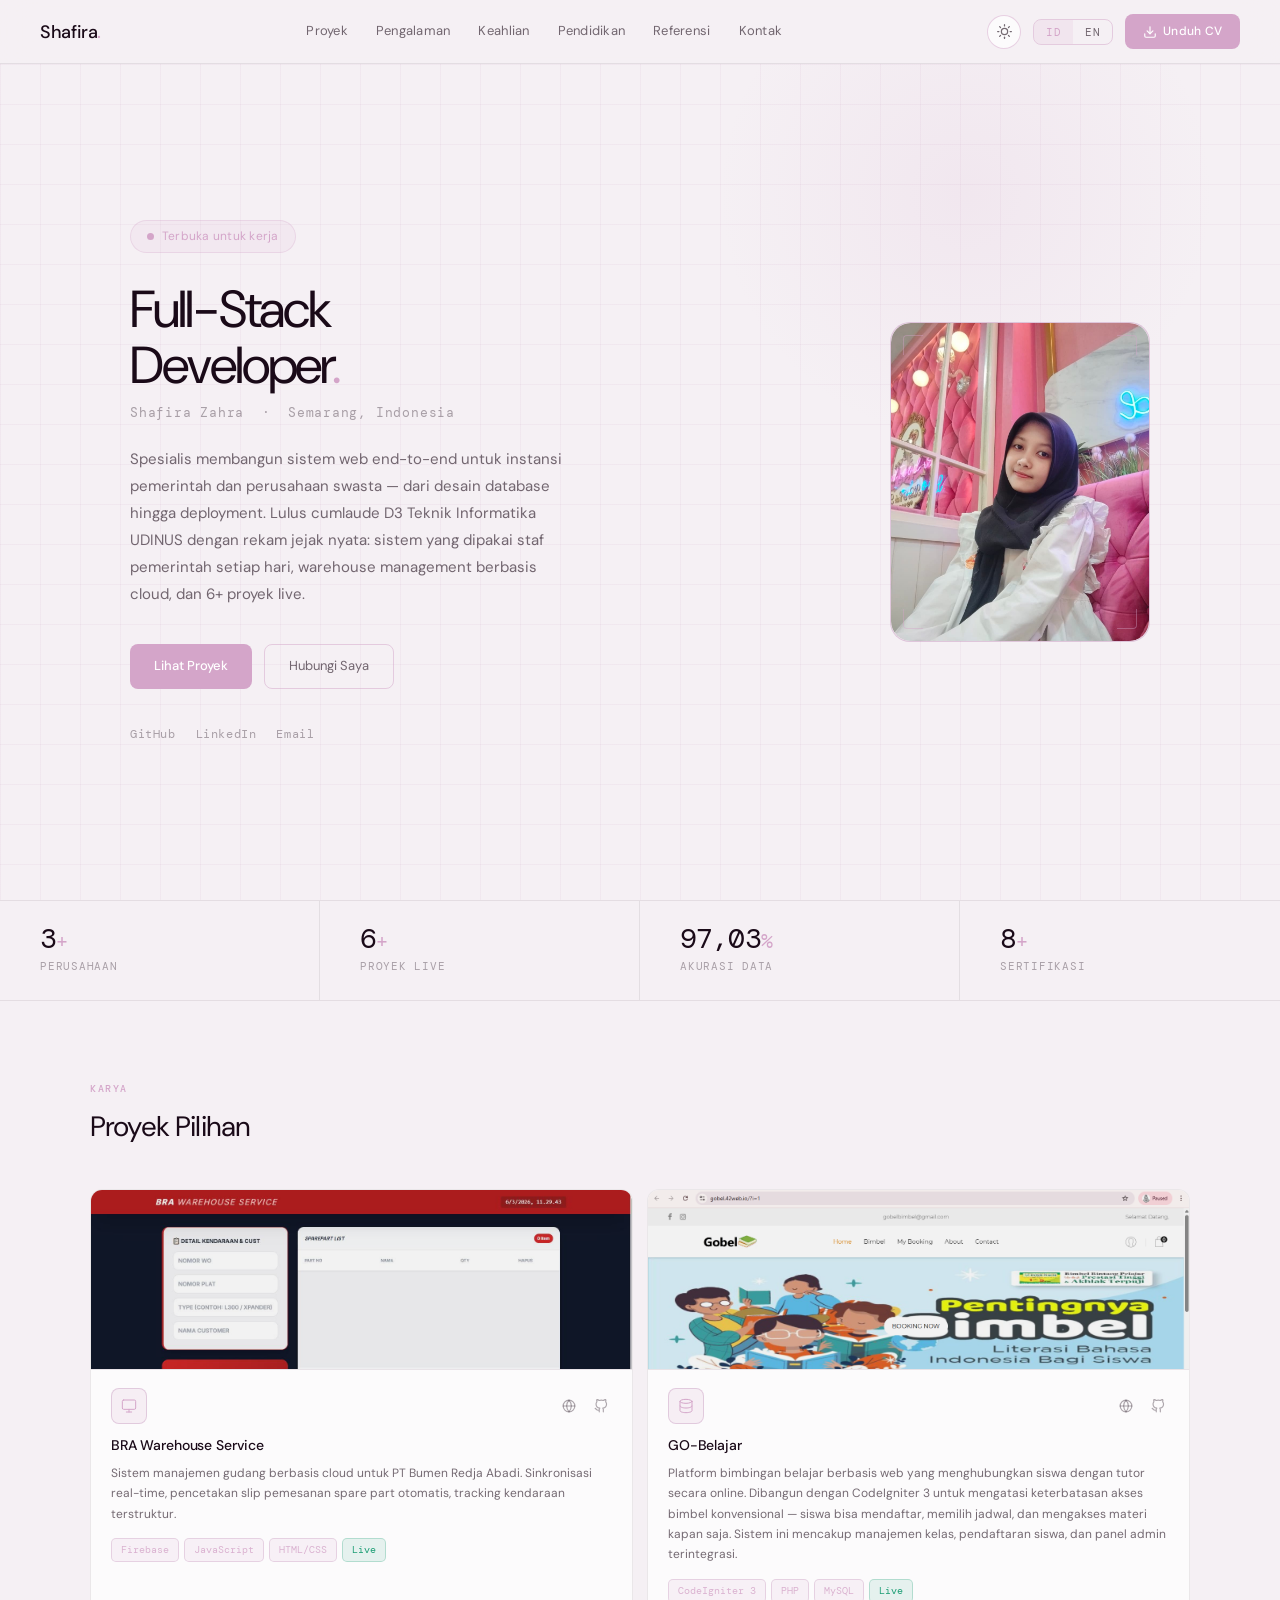
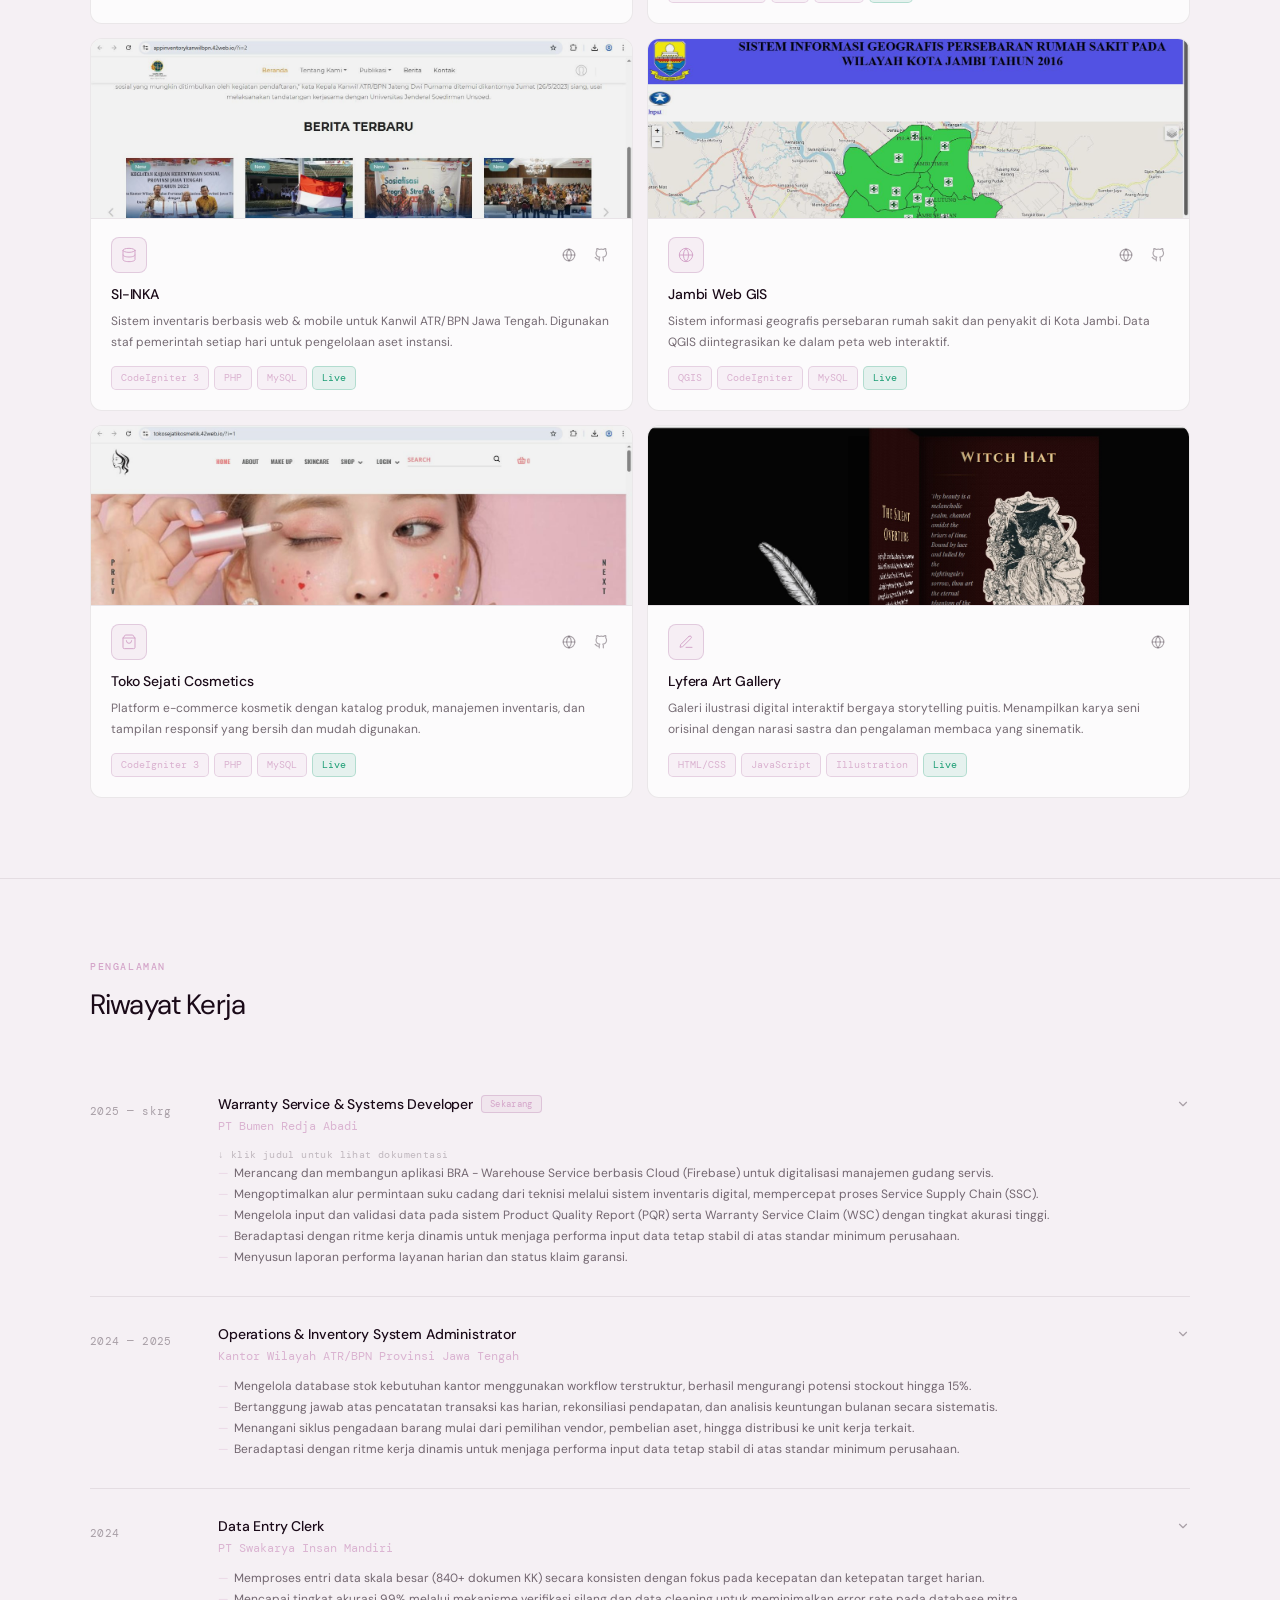
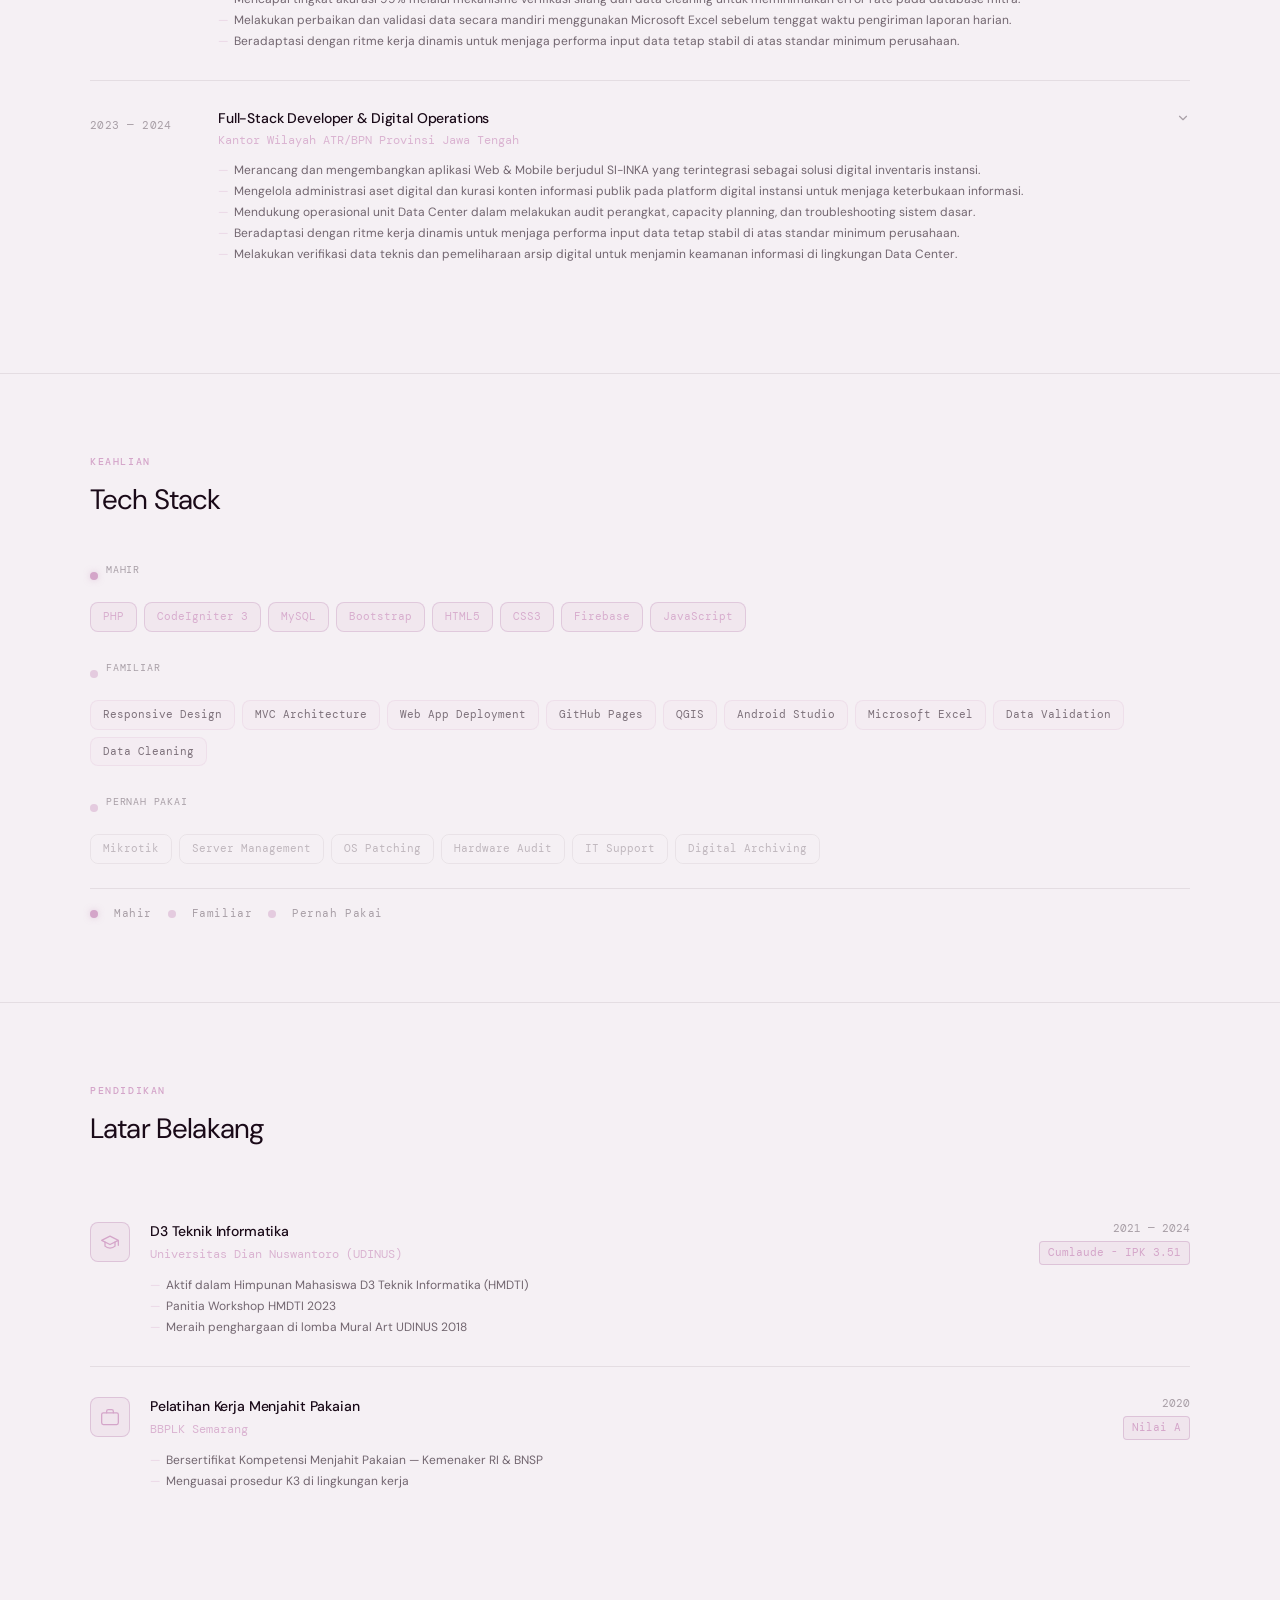
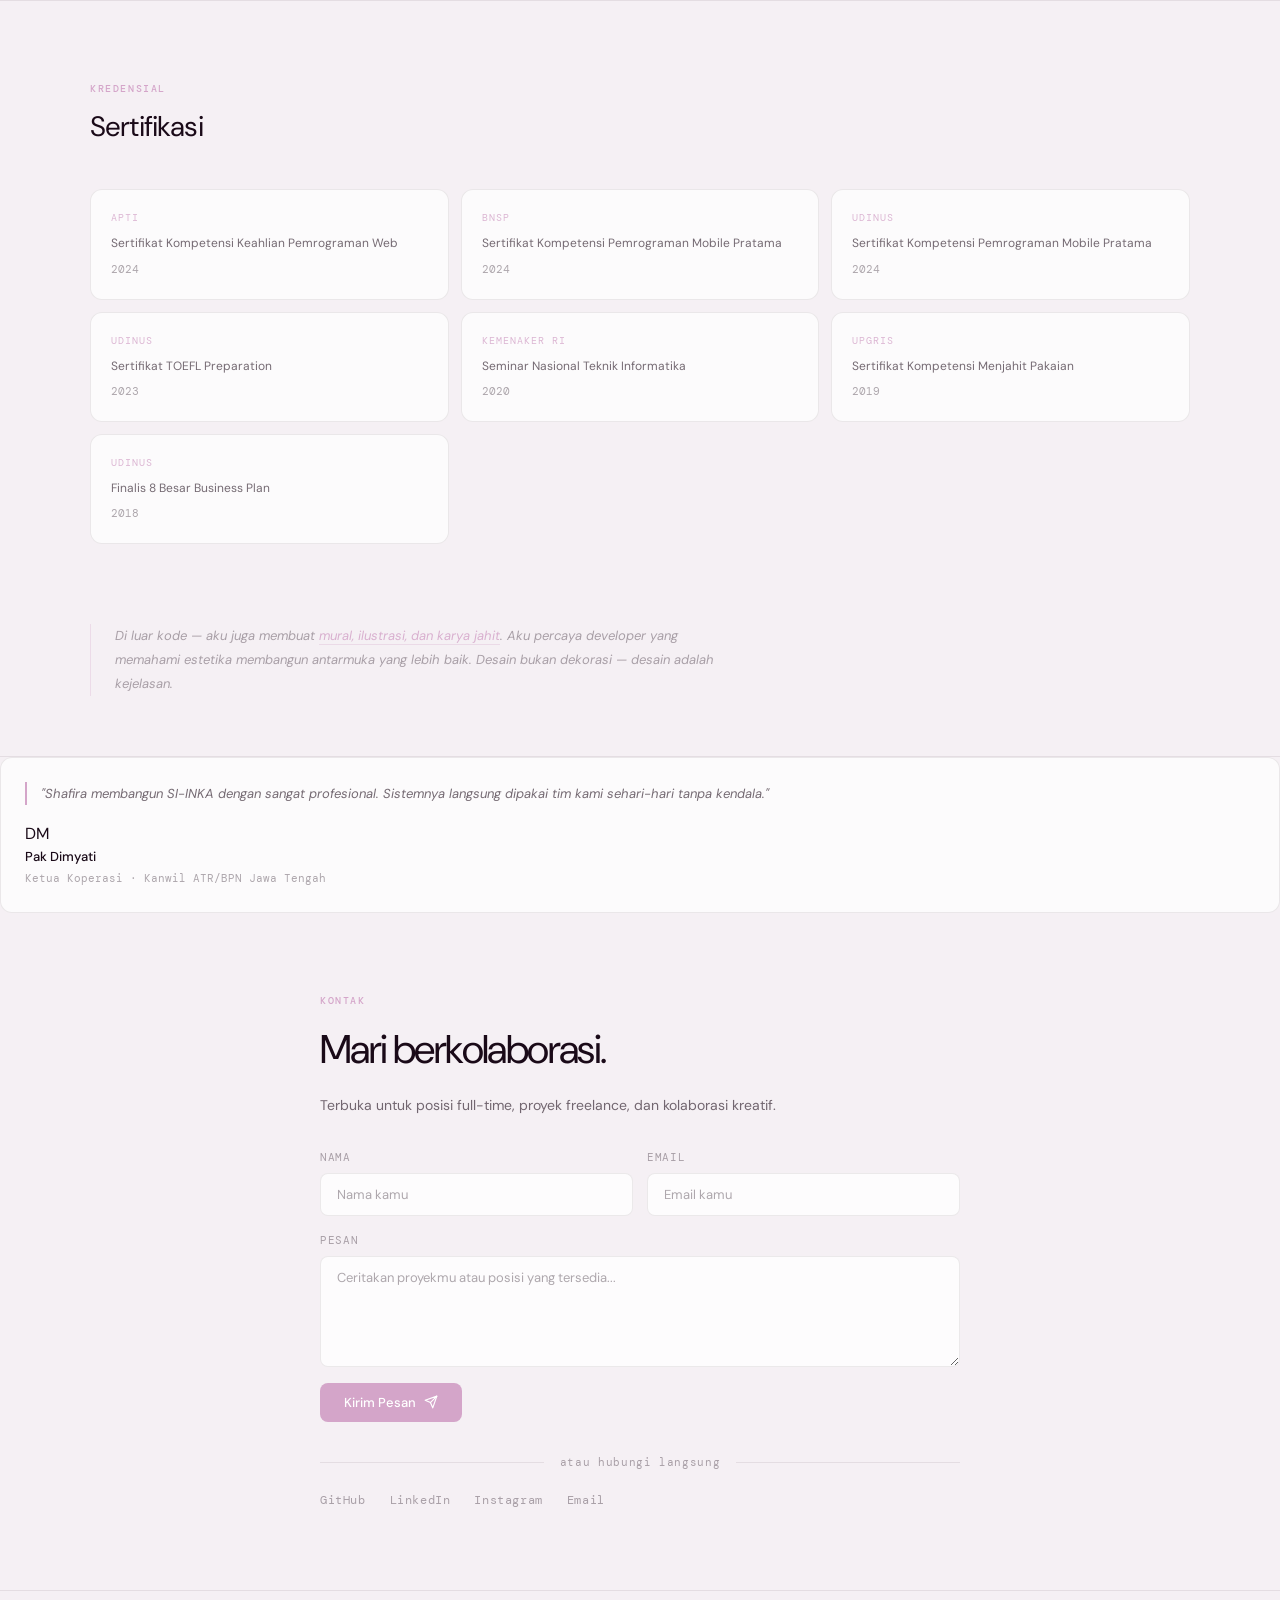
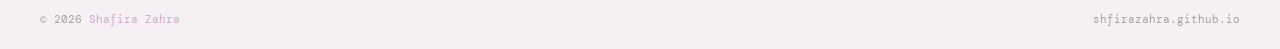
==== commit 8d91ee8c: "Update index.html" ====
--- a/index.html
+++ b/index.html
@@ -7,7 +7,7 @@
   <meta name="description" content="Portofolio IT Shafira Zahra. Lulusan D3 Teknik Informatika UDINUS, berpengalaman membangun sistem nyata untuk instansi pemerintah dan perusahaan swasta.">
   <meta name="keywords" content="Shafira Zahra, Full Stack Developer, Web Developer, Semarang, Portfolio IT, CodeIgniter, Firebase, PHP">
   <meta name="author" content="Shafira Zahra">
-  <link rel="canonical" href="https://shfirazahra.github.io/portfolio-it/">
+  <link rel="canonical" href="https://shfirazahra.github.io/shfirazahra/">
 
   <meta property="og:type" content="website">
   <meta property="og:url" content="https://shfirazahra.github.io/portfolio-it/">
@@ -31,8 +31,8 @@
     "@context": "https://schema.org",
     "@type": "Person",
     "name": "Shafira Zahra",
-    "url": "https://shfirazahra.github.io/portfolio-it/",
-    "image": "https://shfirazahra.github.io/portfolio-it/assets/images/foto-profil.jpeg",
+    "url": "https://shfirazahra.github.io/shfirazahra/",
+    "image": "https://shfirazahra.github.io/shfirazahra/assets/images/foto-profil.jpeg",
     "jobTitle": "Full-Stack Developer",
     "alumniOf": { "@type": "CollegeOrUniversity", "name": "Universitas Dian Nuswantoro" },
     "sameAs": [
@@ -58,6 +58,7 @@
       <a href="#experience" data-id="nav-exp">Pengalaman</a>
       <a href="#skills" data-id="nav-skills">Keahlian</a>
       <a href="#education" data-id="nav-edu">Pendidikan</a>
+      <a href="#testimonials" data-id="nav-testi">Referensi</a>
       <a href="#contact" data-id="nav-contact">Kontak</a>
     </div>
     <div class="nav-right">
@@ -688,24 +689,26 @@
     <div class="divider"></div>
 
     <!-- TESTIMONIALS — tambahkan sebelum section contact -->
-<div class="divider"></div>
-<section class="section" id="testimonials">
-  <div class="section-inner">
-    <div class="section-header">
-      <p class="sec-label">Referensi</p>
-      <h2 class="sec-title">Yang Mereka Katakan</h2>
-    </div>
-    <div class="testi-grid">
-      <div class="testi-card">
-        <p class="testi-quote">"Shafira membangun SI-INKA dengan sangat profesional. Sistemnya langsung dipakai tim kami sehari-hari tanpa kendala berarti."</p>
-        <div class="testi-author">
-          <p class="testi-name">Pak Dimyati</p>
-          <p class="testi-role">Ketua Koperasi · Kanwil ATR/BPN Jawa Tengah</p>
-        </div>
-      </div>
-    </div>
+<div class="testi-card">
+  <div class="testi-quote-wrap">
+    <p class="testi-quote">"Shafira membangun SI-INKA dengan sangat profesional. Sistemnya langsung dipakai tim kami sehari-hari tanpa kendala."</p>
   </div>
-</section>
+  <div class="testi-author">
+    <!-- Ganti path foto sesuai nama file yang kamu simpan -->
+    <img 
+      src="assets/images/dimyati.jpg" 
+      alt="Pak Dimyati" 
+      class="testi-avatar"
+      onerror="this.style.display='none'; this.nextElementSibling.style.display='flex';"
+    >
+    <!-- Fallback inisial kalau foto gagal load -->
+    <div class="testi-avatar testi-avatar-fallback" style="display:none;">DM</div>
+    <div>
+      <p class="testi-name">Pak Dimyati</p>
+      <p class="testi-role">Ketua Koperasi · Kanwil ATR/BPN Jawa Tengah</p>
+    </div>
+  </div>
+</div>
 
     <!-- CONTACT -->
     <section class="section contact-sec" id="contact">
@@ -741,7 +744,7 @@
         </div>
 
         <div class="contact-links">
-          <a href="https://github.com/shfirazahra" target="_blank" rel="noopener noreferrer">GitHub</a>
+          <a href="https://shfirazahra.github.io/shfirazahra" target="_blank" rel="noopener noreferrer">GitHub</a>
           <a href="https://www.linkedin.com/in/shfiraazhraa/" target="_blank" rel="noopener noreferrer">LinkedIn</a>
           <a href="https://instagram.com/shfiraazhraa._" target="_blank" rel="noopener noreferrer">Instagram</a>
           <a href="mailto:shfirazhraa@gmail.com">Email</a>
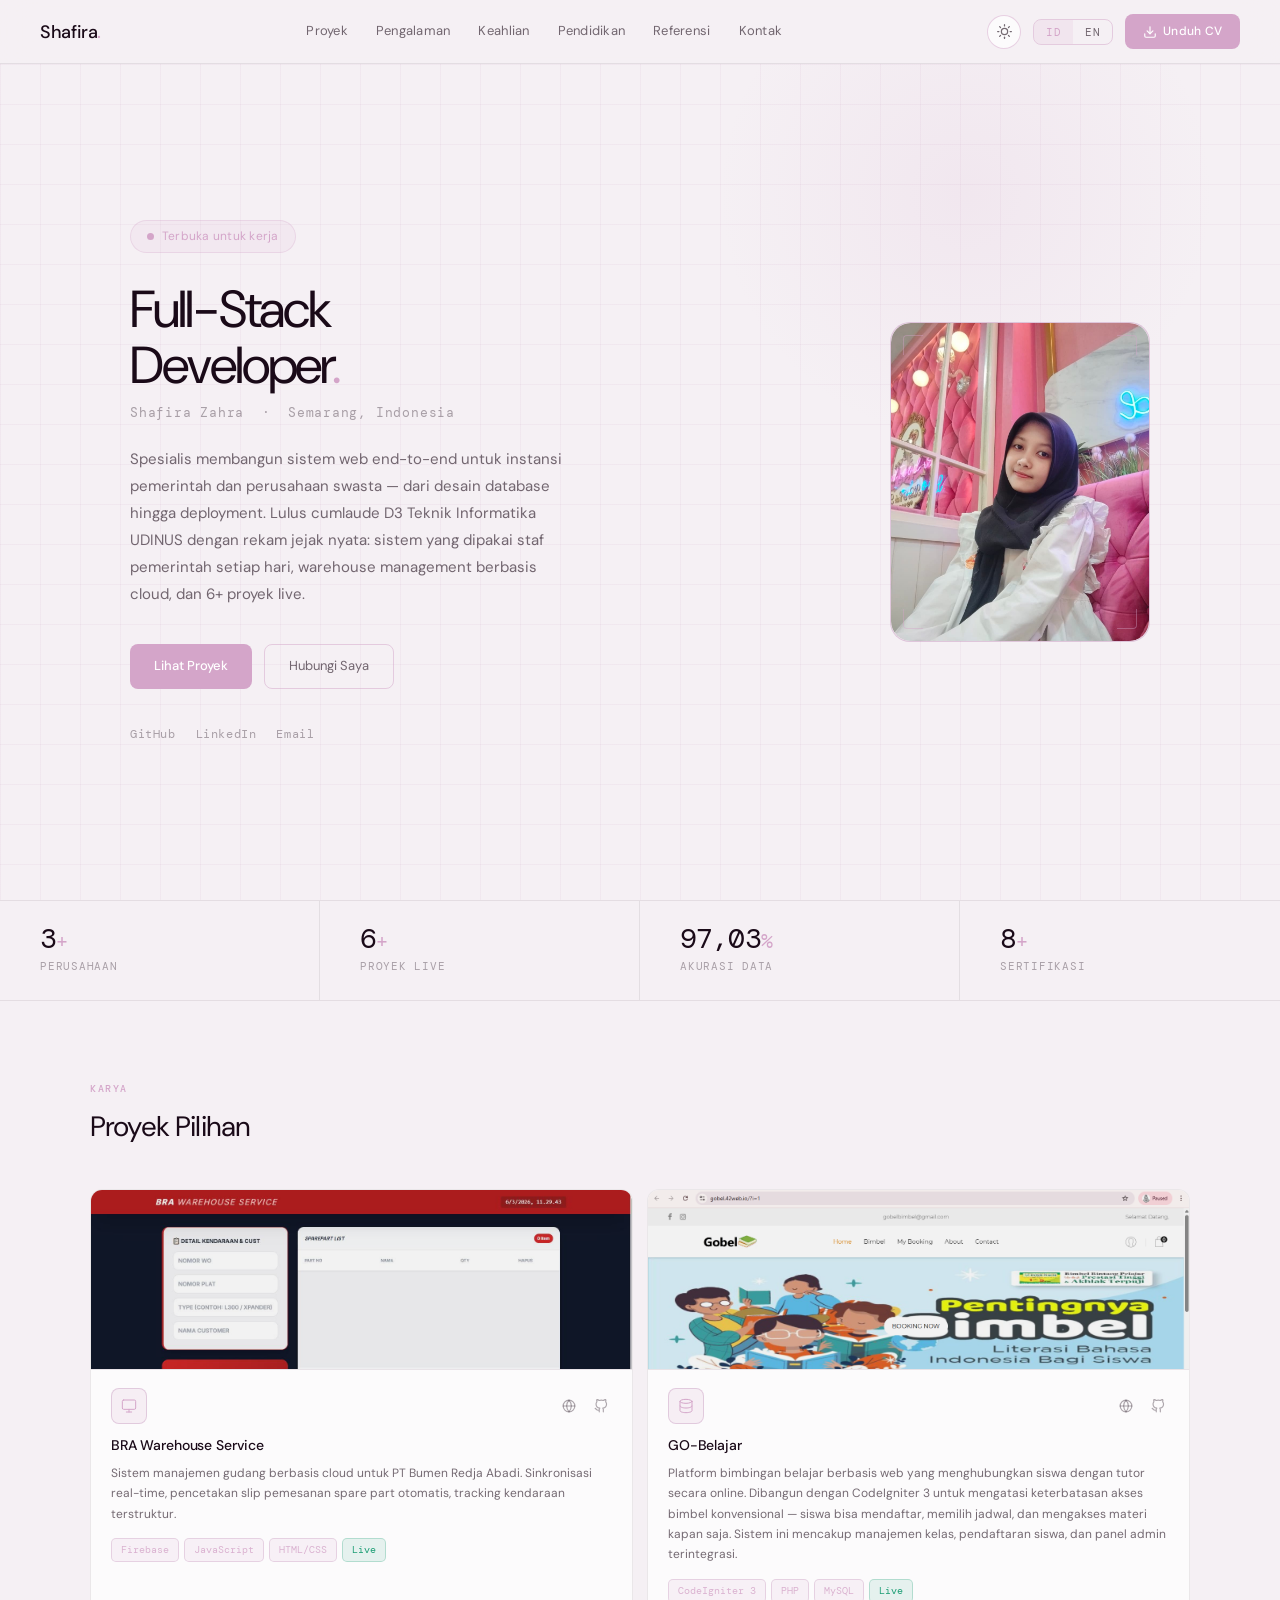
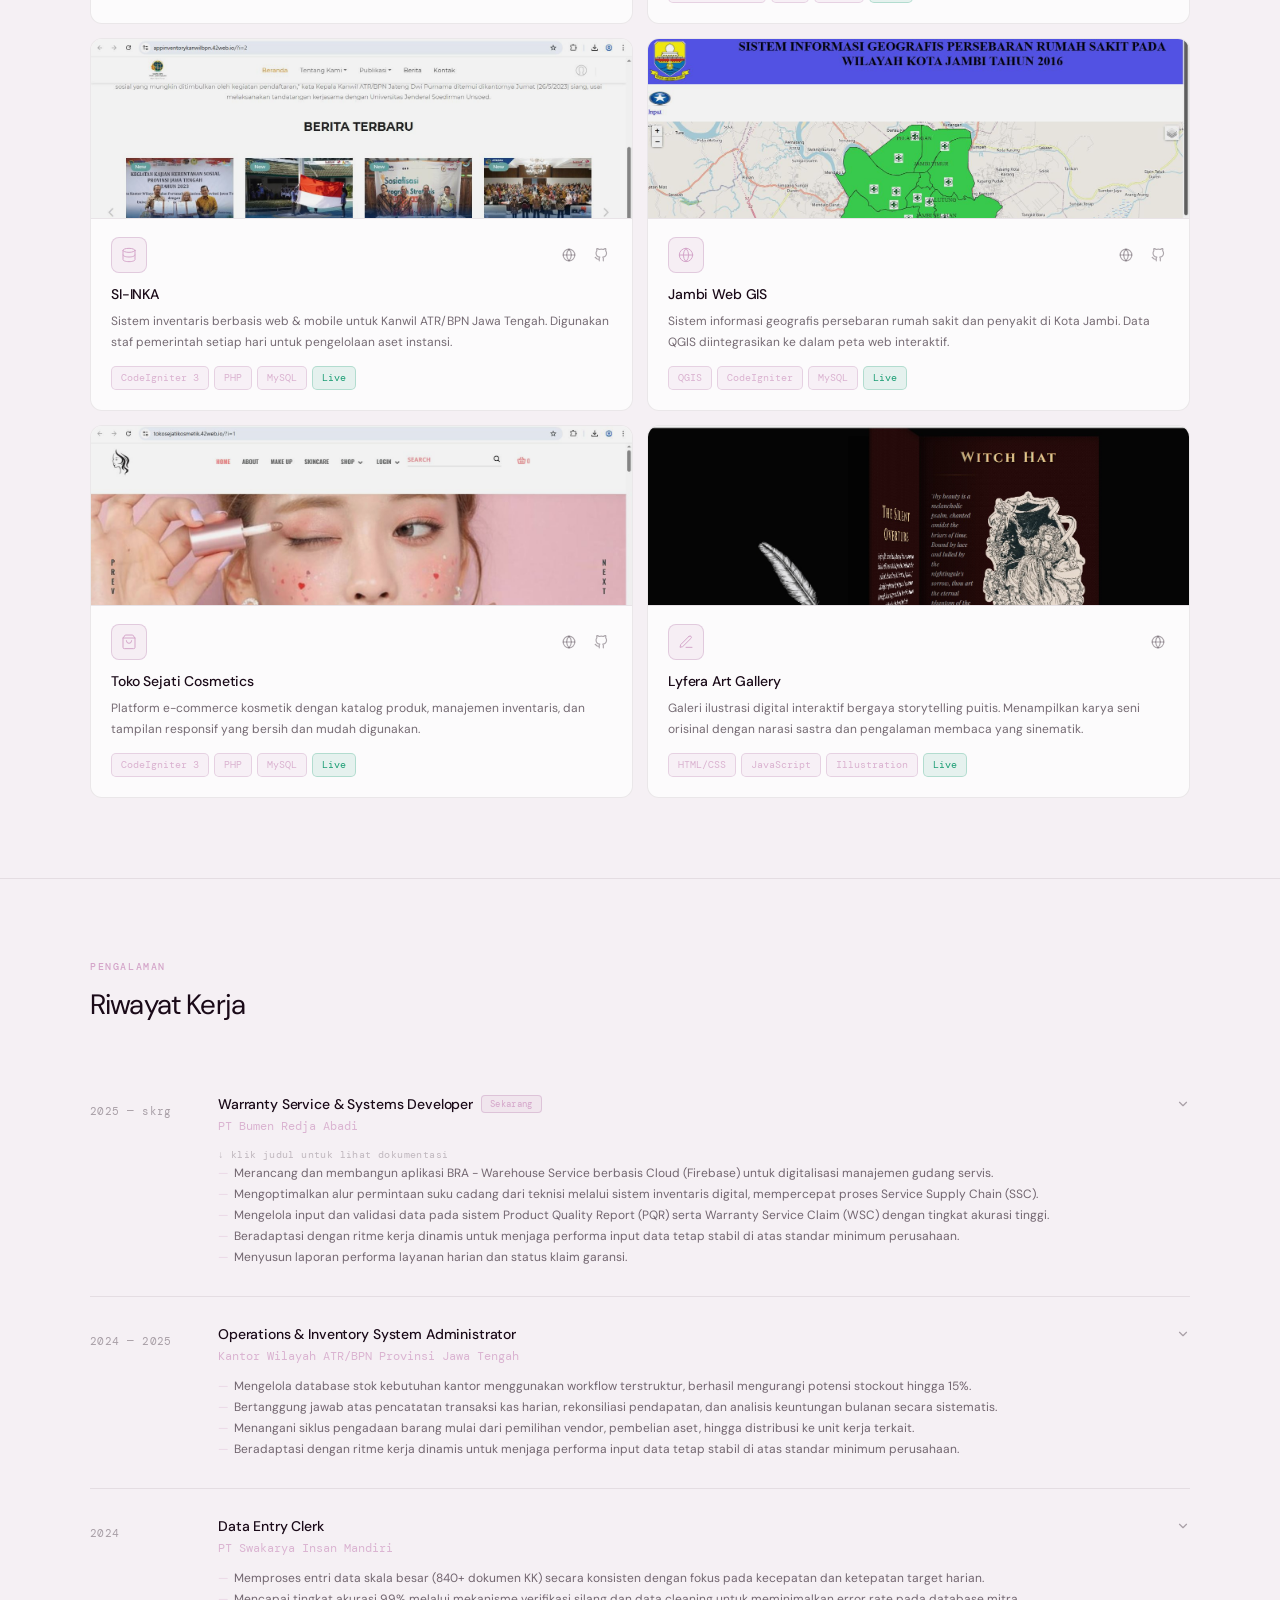
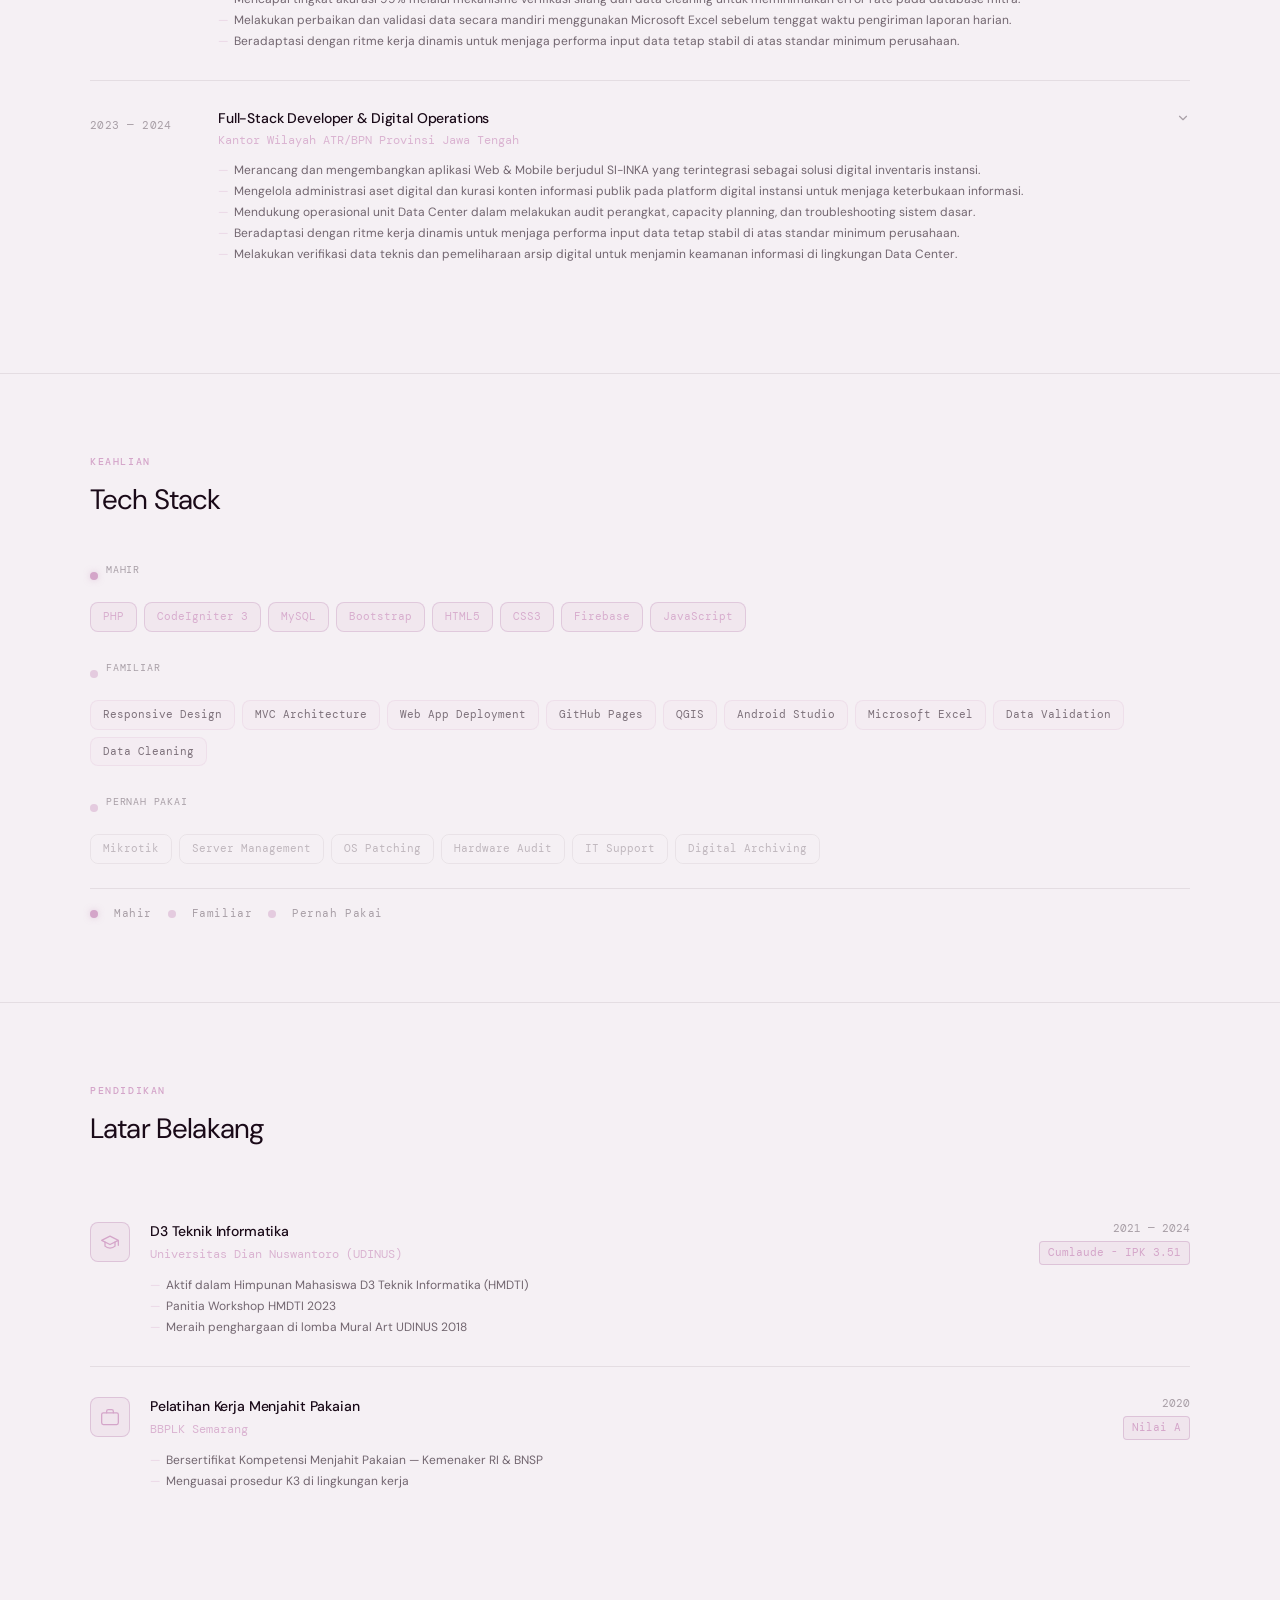
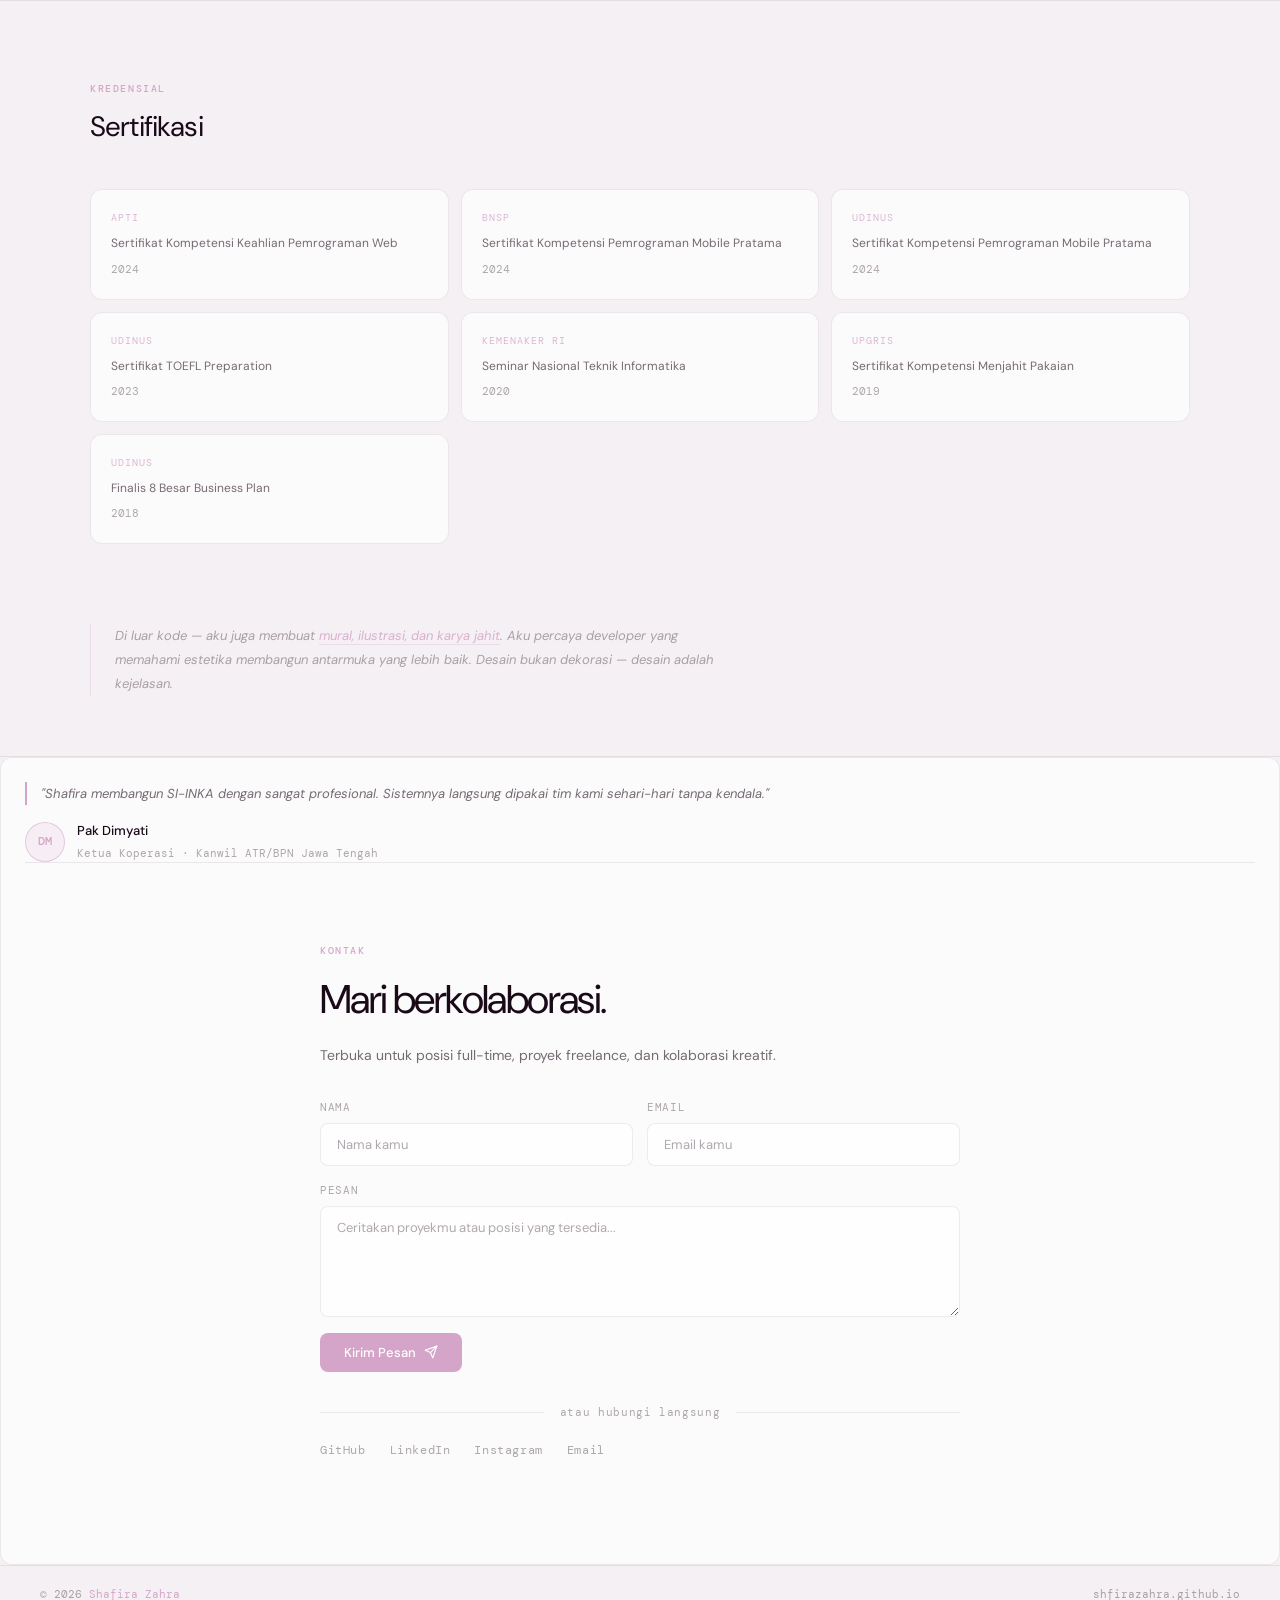
==== commit 554ef874: "Update index.html" ====
--- a/index.html
+++ b/index.html
@@ -708,7 +708,7 @@
       <p class="testi-role">Ketua Koperasi · Kanwil ATR/BPN Jawa Tengah</p>
     </div>
   </div>
-</div>
+ <div class="divider"></div>
 
     <!-- CONTACT -->
     <section class="section contact-sec" id="contact">
--- a/css/style.css
+++ b/css/style.css
@@ -1336,17 +1336,43 @@
 .skill-legend span:nth-child(odd) { flex-shrink: 0; }
 
 /* ── TESTIMONIALS ── */
+.testi-author {
+  display: flex;
+  align-items: center;
+  gap: 12px;
+}
+.testi-avatar {
+  width: 40px;
+  height: 40px;
+  border-radius: 50%;
+  object-fit: cover;
+  object-position: top center;
+  border: 0.5px solid var(--ac-border);
+  flex-shrink: 0;
+  background: var(--ac-dim);
+}
+.testi-avatar-fallback {
+  display: flex;
+  align-items: center;
+  justify-content: center;
+  font-size: 12px;
+  font-weight: 500;
+  color: var(--ac);
+  font-family: var(--mono);
+  letter-spacing: 0.04em;
+}
 .testi-grid {
   display: grid;
   grid-template-columns: repeat(2, 1fr);
   gap: 14px;
+  max-width: 700px; 
 }
 .testi-card {
   background: var(--bg-card);
   border: 0.5px solid var(--border);
   border-radius: var(--radius);
   padding: 24px;
-  transition: border-color var(--transition);
+  transition: border-color var(--transition), background var(--transition);
 }
 .testi-card:hover { border-color: var(--ac-border); }
 .testi-quote {
@@ -1357,17 +1383,18 @@
   margin-bottom: 16px;
   padding-left: 14px;
   border-left: 2px solid var(--ac);
+  border-radius: 0;
 }
 .testi-name {
   font-size: 13px;
   font-weight: 500;
   color: var(--text);
+  margin: 0 0 3px;
 }
 .testi-role {
   font-size: 11px;
   color: var(--text-faint);
   font-family: var(--mono);
-  margin-top: 3px;
 }
 
 @media (max-width: 900px) {
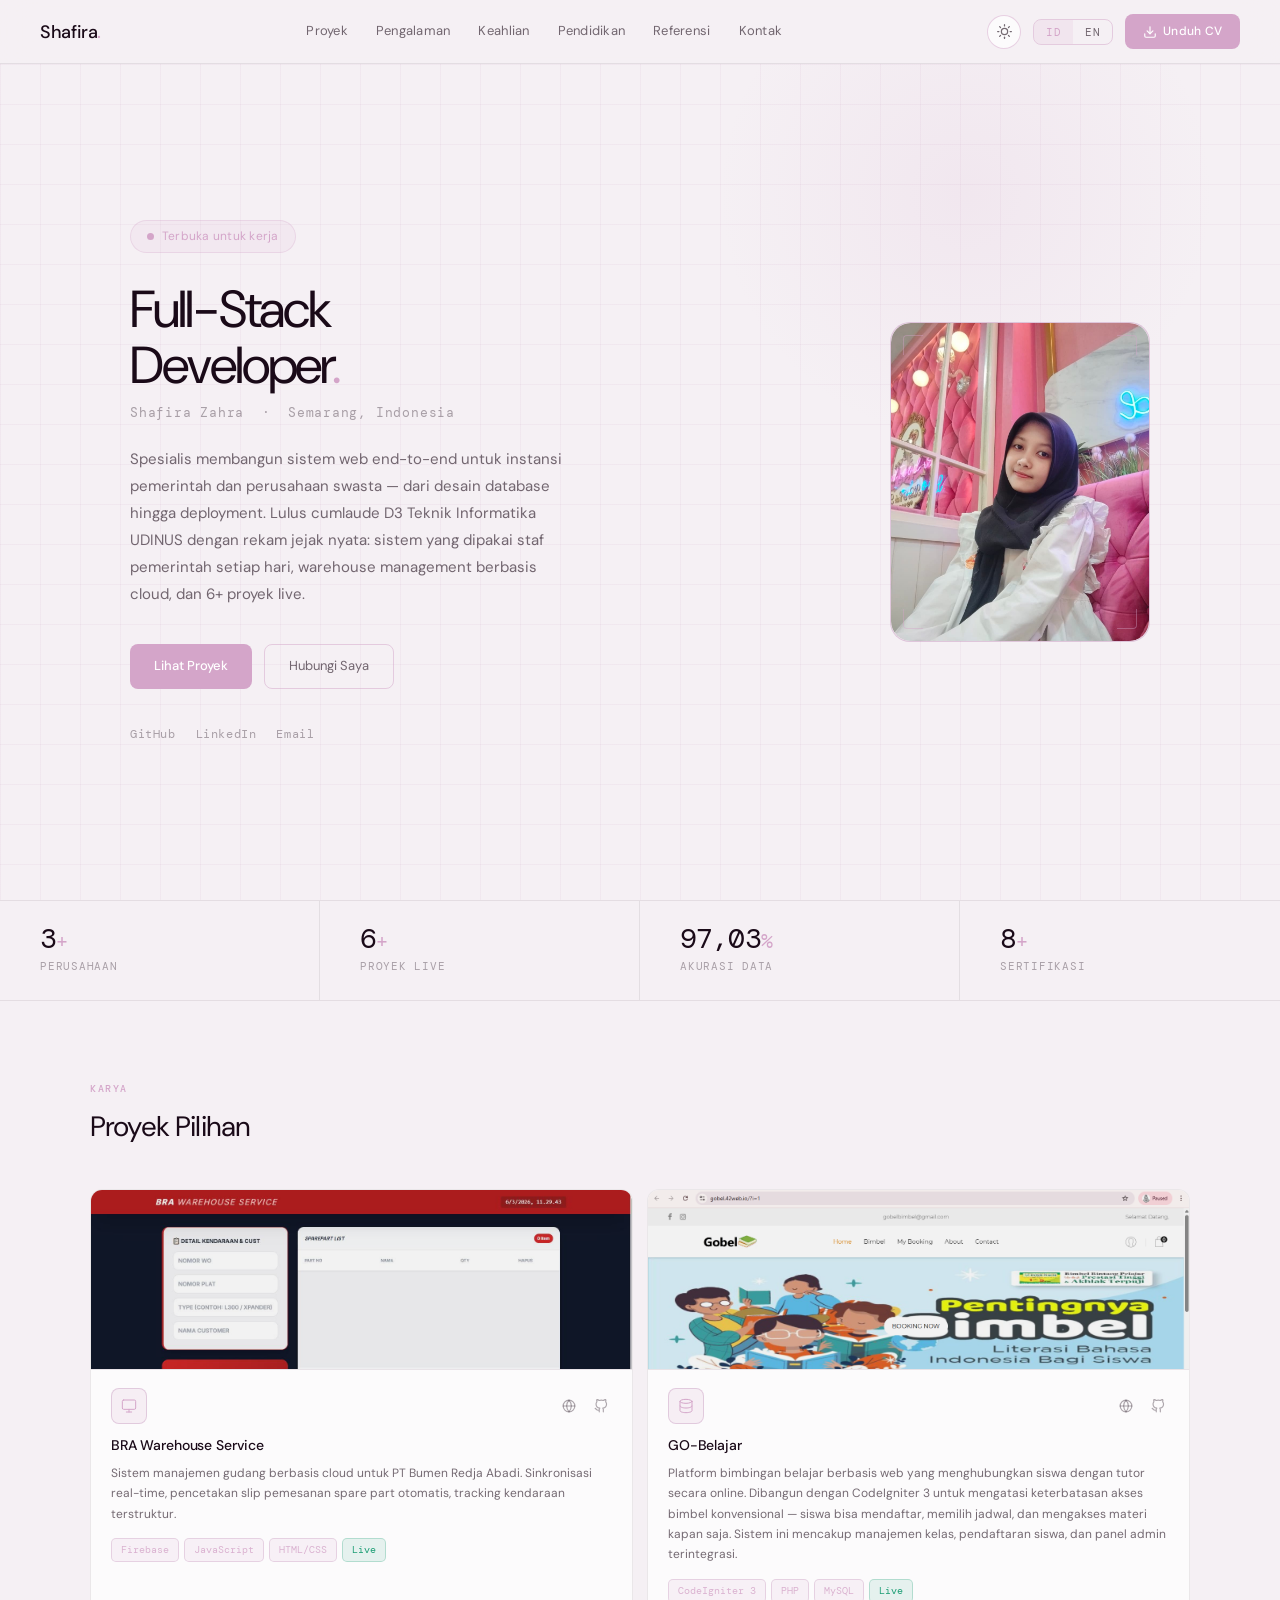
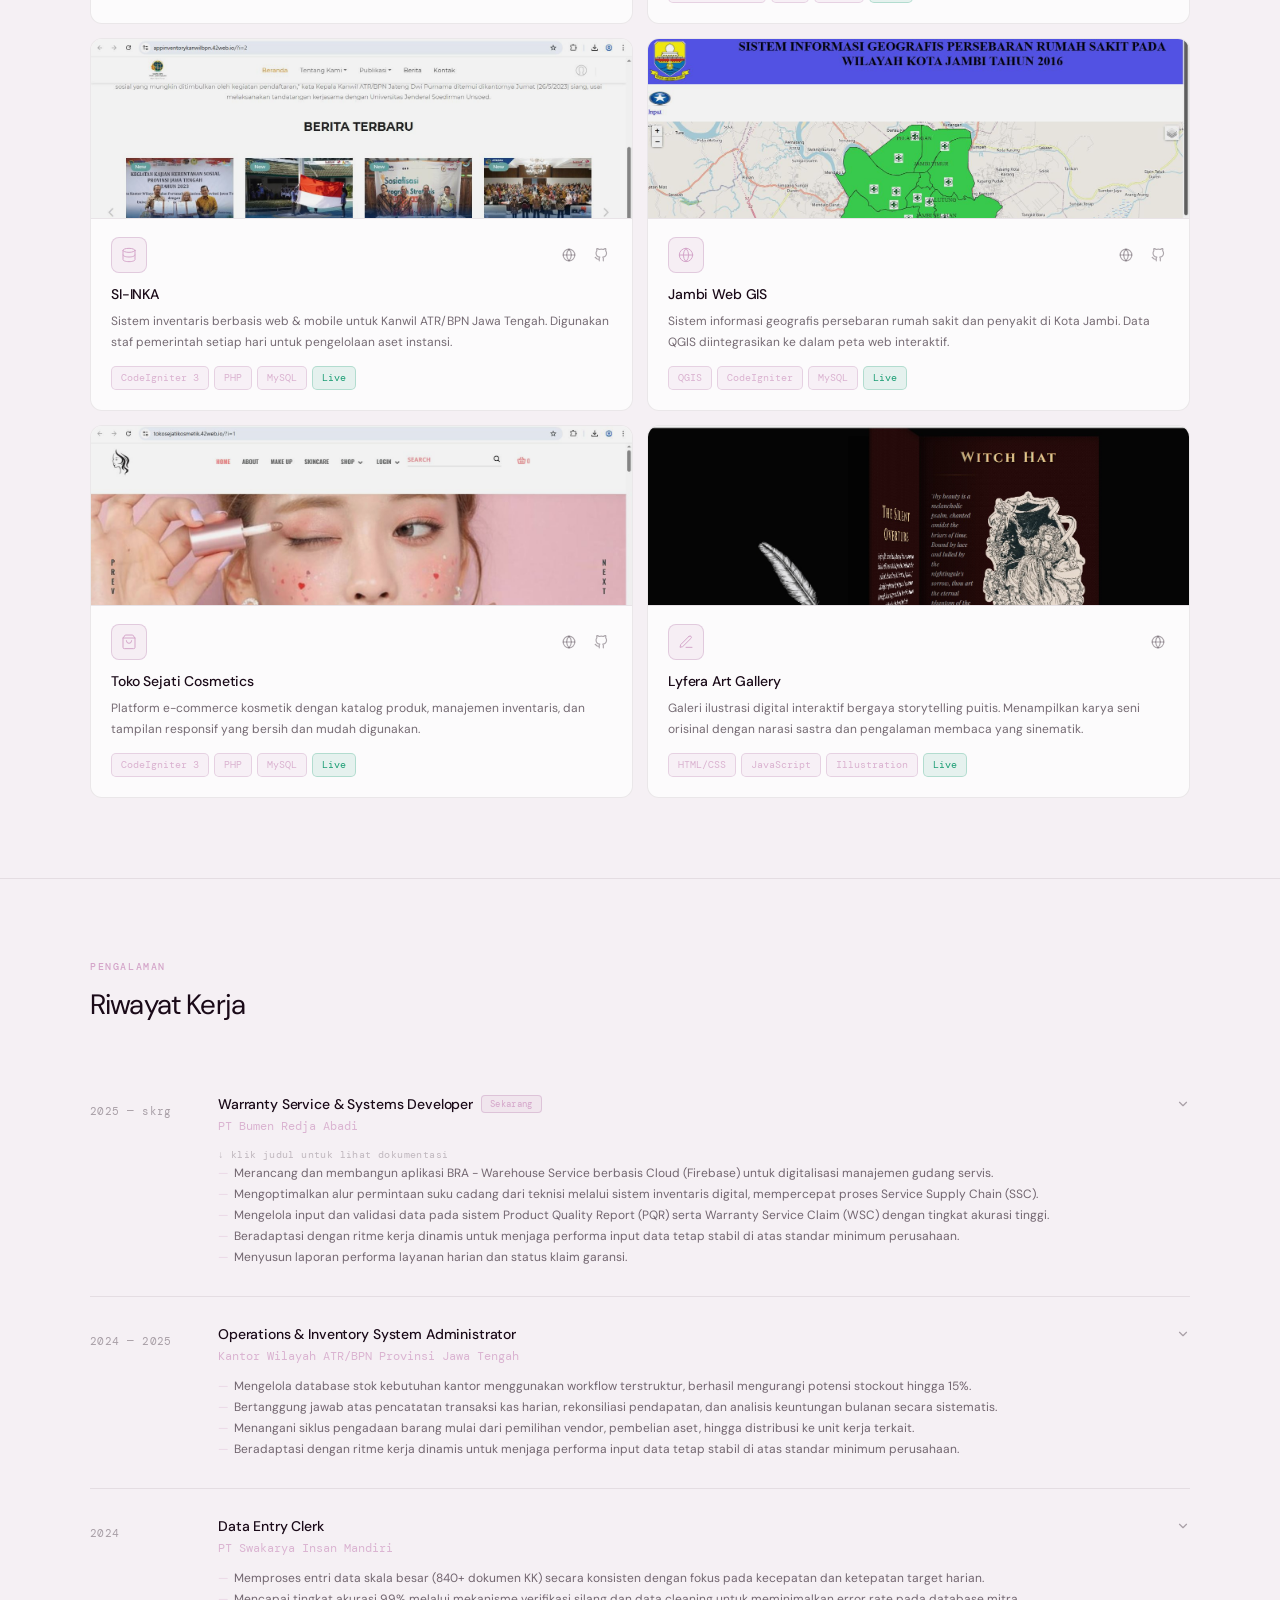
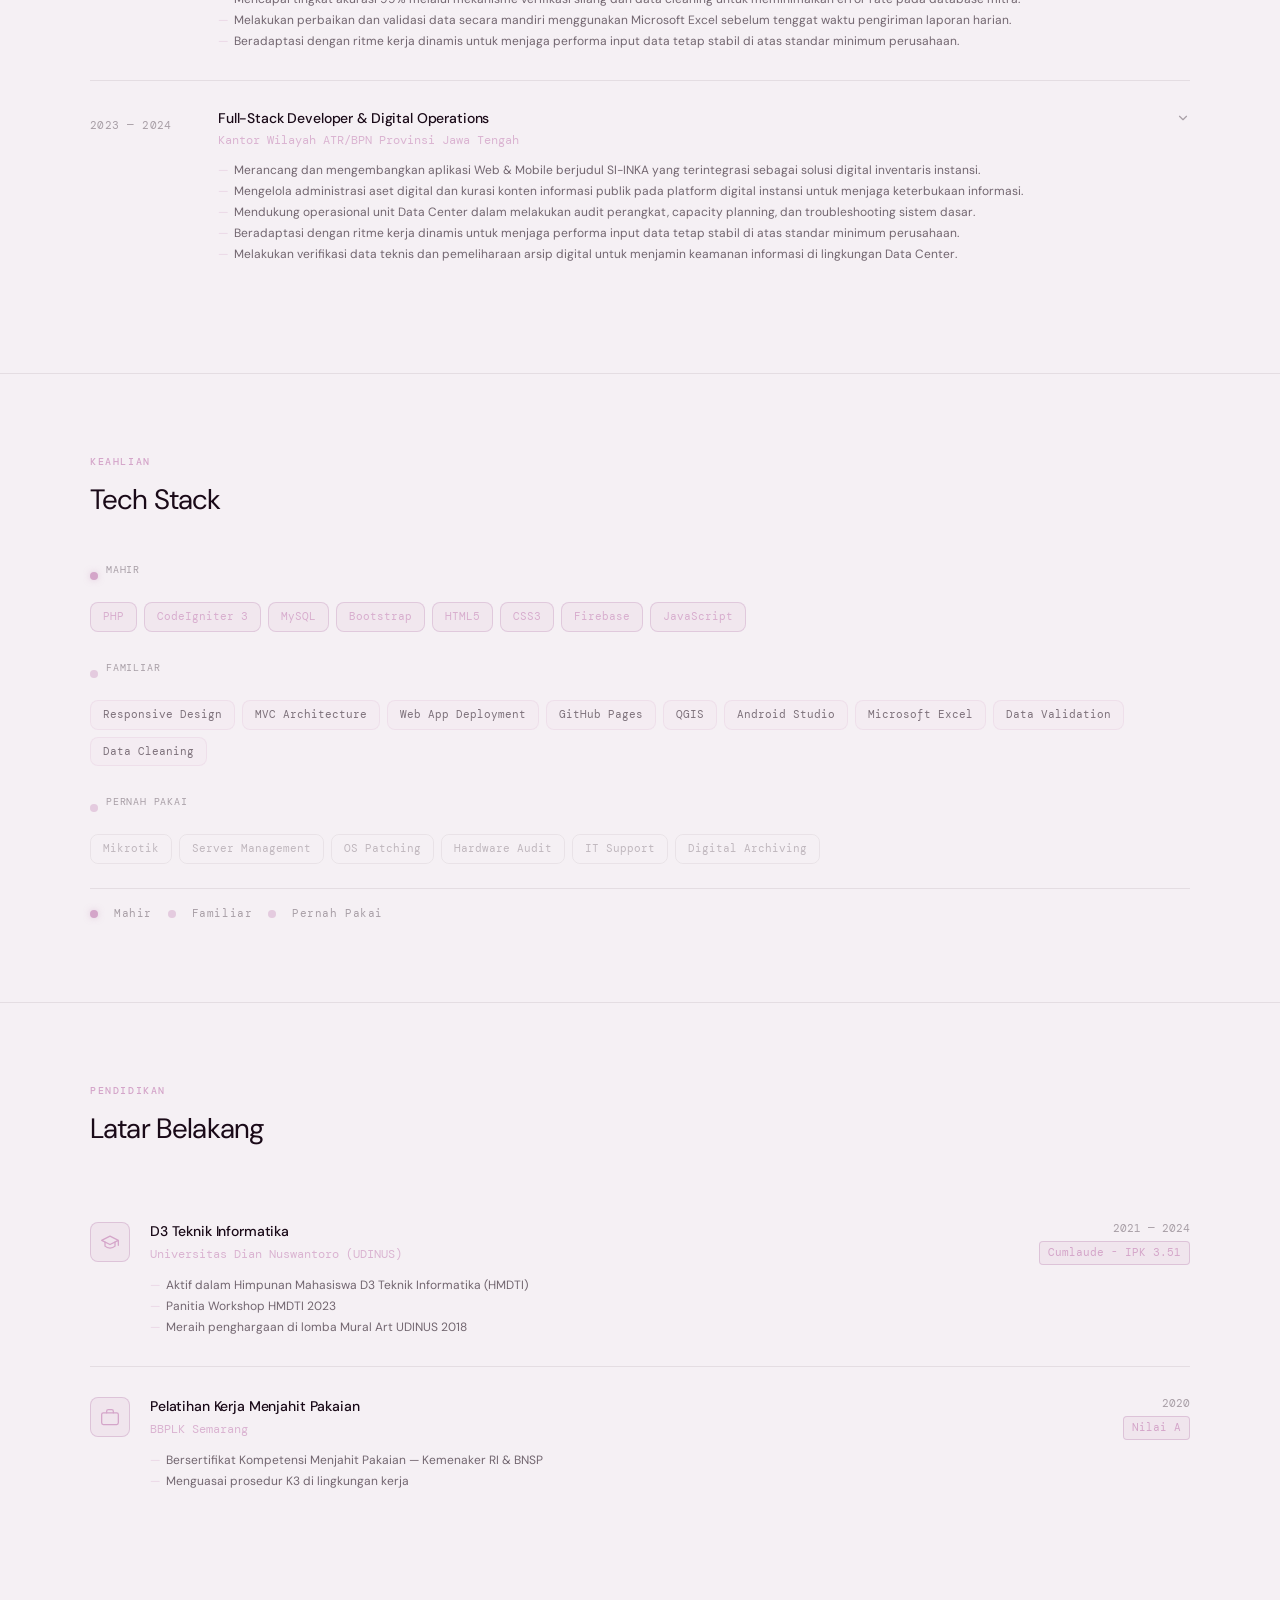
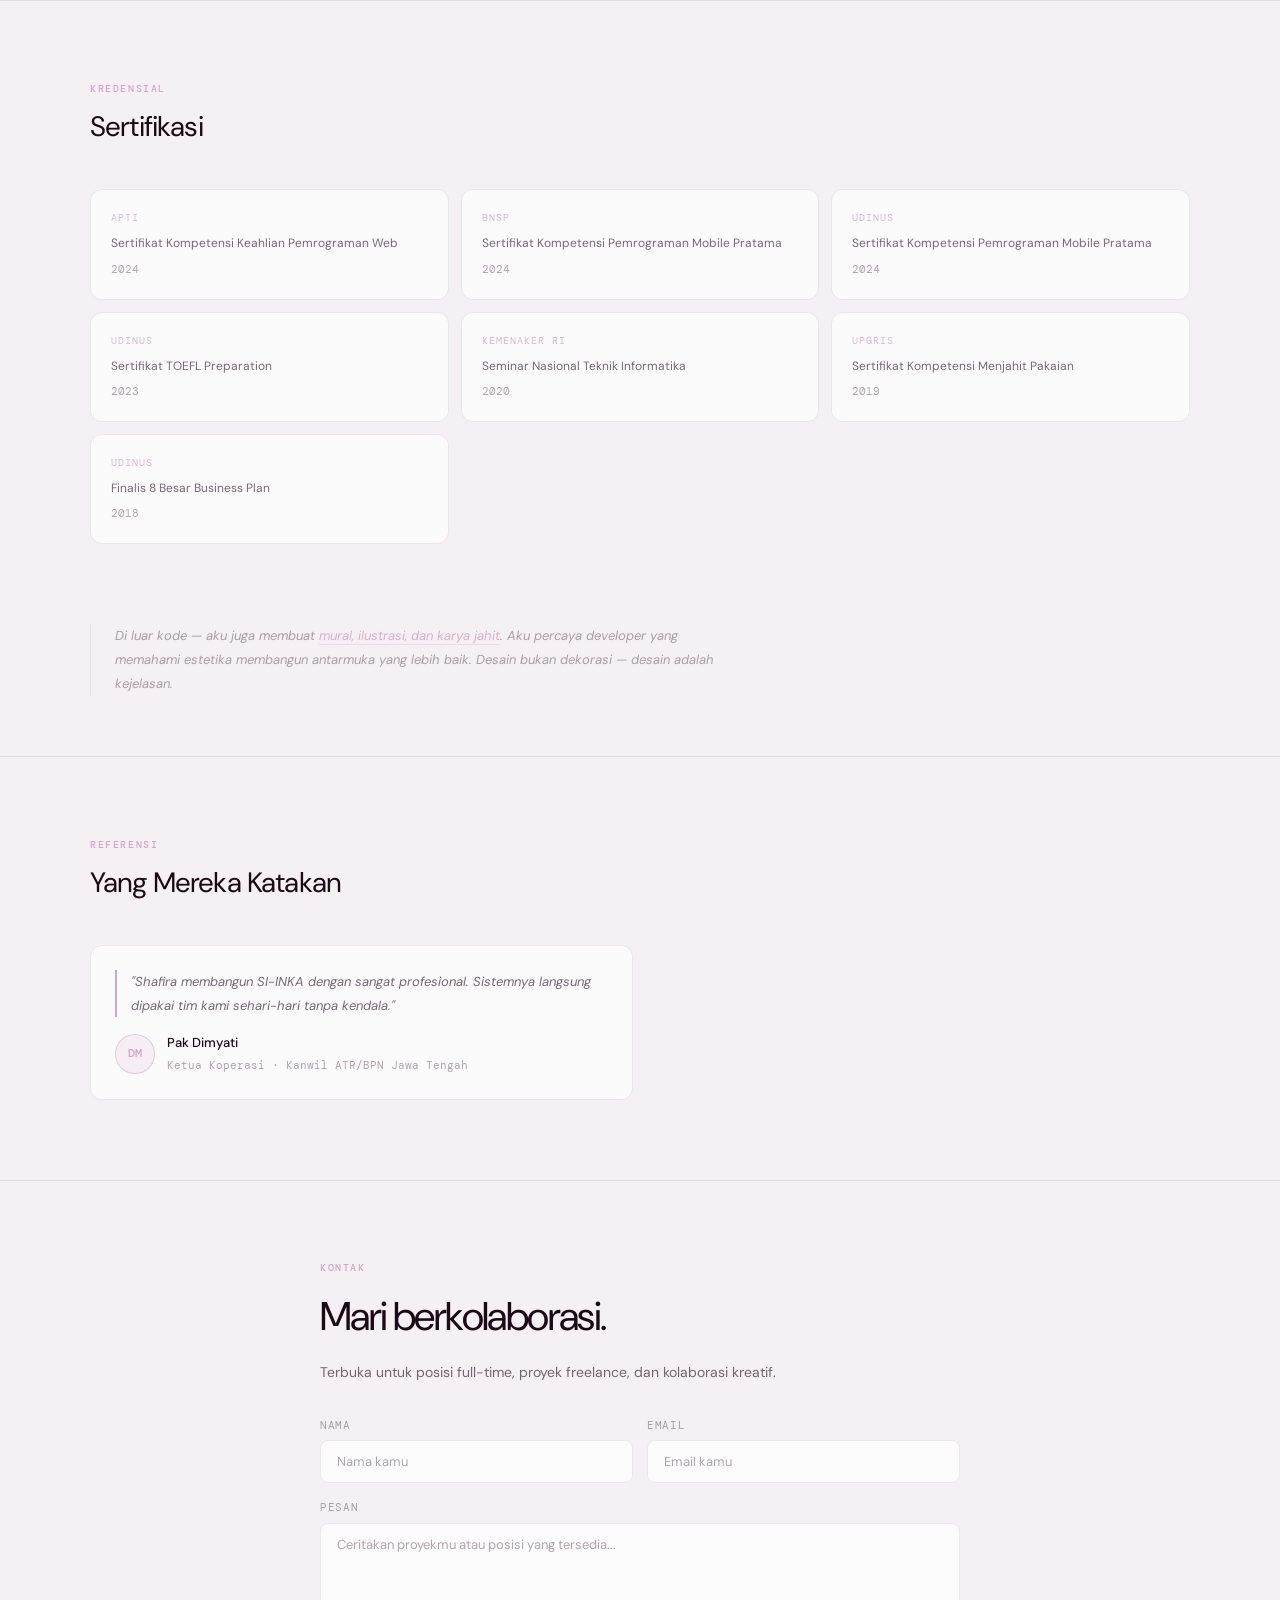
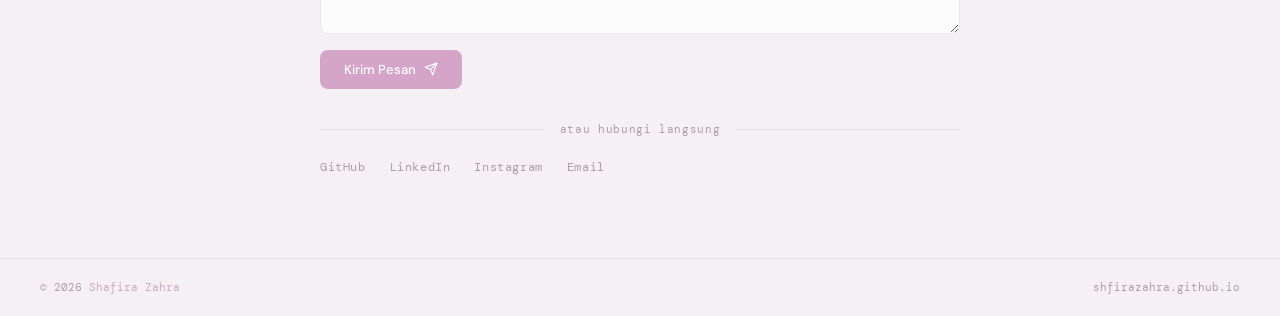
==== commit 8160b2a5: "Update index.html" ====
--- a/index.html
+++ b/index.html
@@ -686,29 +686,32 @@
       </div>
     </div>
 
-    <div class="divider"></div>
-
-    <!-- TESTIMONIALS — tambahkan sebelum section contact -->
-<div class="testi-card">
-  <div class="testi-quote-wrap">
-    <p class="testi-quote">"Shafira membangun SI-INKA dengan sangat profesional. Sistemnya langsung dipakai tim kami sehari-hari tanpa kendala."</p>
+   <div class="divider"></div>
+<!-- TESTIMONIAL NOTE -->
+<section class="section" id="testimonials">
+  <div class="section-inner">
+    <div class="section-header">
+      <p class="sec-label">Referensi</p>
+      <h2 class="sec-title">Yang Mereka Katakan</h2>
+    </div>
+    <div class="testi-grid">
+      <div class="testi-card">
+        <p class="testi-quote">"Shafira membangun SI-INKA dengan sangat profesional. Sistemnya langsung dipakai tim kami sehari-hari tanpa kendala."</p>
+        <div class="testi-author">
+          <img src="assets/images/dimyati.jpg" alt="Pak Dimyati" class="testi-avatar"
+            onerror="this.style.display='none'; this.nextElementSibling.style.display='flex';">
+          <div class="testi-avatar testi-avatar-fallback" style="display:none;">DM</div>
+          <div>
+            <p class="testi-name">Pak Dimyati</p>
+            <p class="testi-role">Ketua Koperasi · Kanwil ATR/BPN Jawa Tengah</p>
+          </div>
+        </div>
+      </div>
+    </div>
   </div>
-  <div class="testi-author">
-    <!-- Ganti path foto sesuai nama file yang kamu simpan -->
-    <img 
-      src="assets/images/dimyati.jpg" 
-      alt="Pak Dimyati" 
-      class="testi-avatar"
-      onerror="this.style.display='none'; this.nextElementSibling.style.display='flex';"
-    >
-    <!-- Fallback inisial kalau foto gagal load -->
-    <div class="testi-avatar testi-avatar-fallback" style="display:none;">DM</div>
-    <div>
-      <p class="testi-name">Pak Dimyati</p>
-      <p class="testi-role">Ketua Koperasi · Kanwil ATR/BPN Jawa Tengah</p>
-    </div>
-  </div>
- <div class="divider"></div>
+</section>
+
+<div class="divider"></div>
 
     <!-- CONTACT -->
     <section class="section contact-sec" id="contact">
--- a/css/style.css
+++ b/css/style.css
@@ -1336,43 +1336,17 @@
 .skill-legend span:nth-child(odd) { flex-shrink: 0; }
 
 /* ── TESTIMONIALS ── */
-.testi-author {
-  display: flex;
-  align-items: center;
-  gap: 12px;
-}
-.testi-avatar {
-  width: 40px;
-  height: 40px;
-  border-radius: 50%;
-  object-fit: cover;
-  object-position: top center;
-  border: 0.5px solid var(--ac-border);
-  flex-shrink: 0;
-  background: var(--ac-dim);
-}
-.testi-avatar-fallback {
-  display: flex;
-  align-items: center;
-  justify-content: center;
-  font-size: 12px;
-  font-weight: 500;
-  color: var(--ac);
-  font-family: var(--mono);
-  letter-spacing: 0.04em;
-}
 .testi-grid {
   display: grid;
   grid-template-columns: repeat(2, 1fr);
   gap: 14px;
-  max-width: 700px; 
 }
 .testi-card {
   background: var(--bg-card);
   border: 0.5px solid var(--border);
   border-radius: var(--radius);
   padding: 24px;
-  transition: border-color var(--transition), background var(--transition);
+  transition: border-color var(--transition);
 }
 .testi-card:hover { border-color: var(--ac-border); }
 .testi-quote {
@@ -1383,20 +1357,40 @@
   margin-bottom: 16px;
   padding-left: 14px;
   border-left: 2px solid var(--ac);
-  border-radius: 0;
 }
 .testi-name {
   font-size: 13px;
   font-weight: 500;
   color: var(--text);
-  margin: 0 0 3px;
 }
 .testi-role {
   font-size: 11px;
   color: var(--text-faint);
   font-family: var(--mono);
+  margin-top: 3px;
 }
 
 @media (max-width: 900px) {
   .testi-grid { grid-template-columns: 1fr; }
 }
+.testi-author {
+  display: flex;
+  align-items: center;
+  gap: 12px;
+}
+.testi-avatar {
+  width: 40px;
+  height: 40px;
+  border-radius: 50%;
+  background: var(--ac-dim);
+  border: 0.5px solid var(--ac-border);
+  display: flex;
+  align-items: center;
+  justify-content: center;
+  font-size: 12px;
+  font-weight: 500;
+  color: var(--ac);
+  flex-shrink: 0;
+  font-family: var(--mono);
+  letter-spacing: 0.04em;
+}
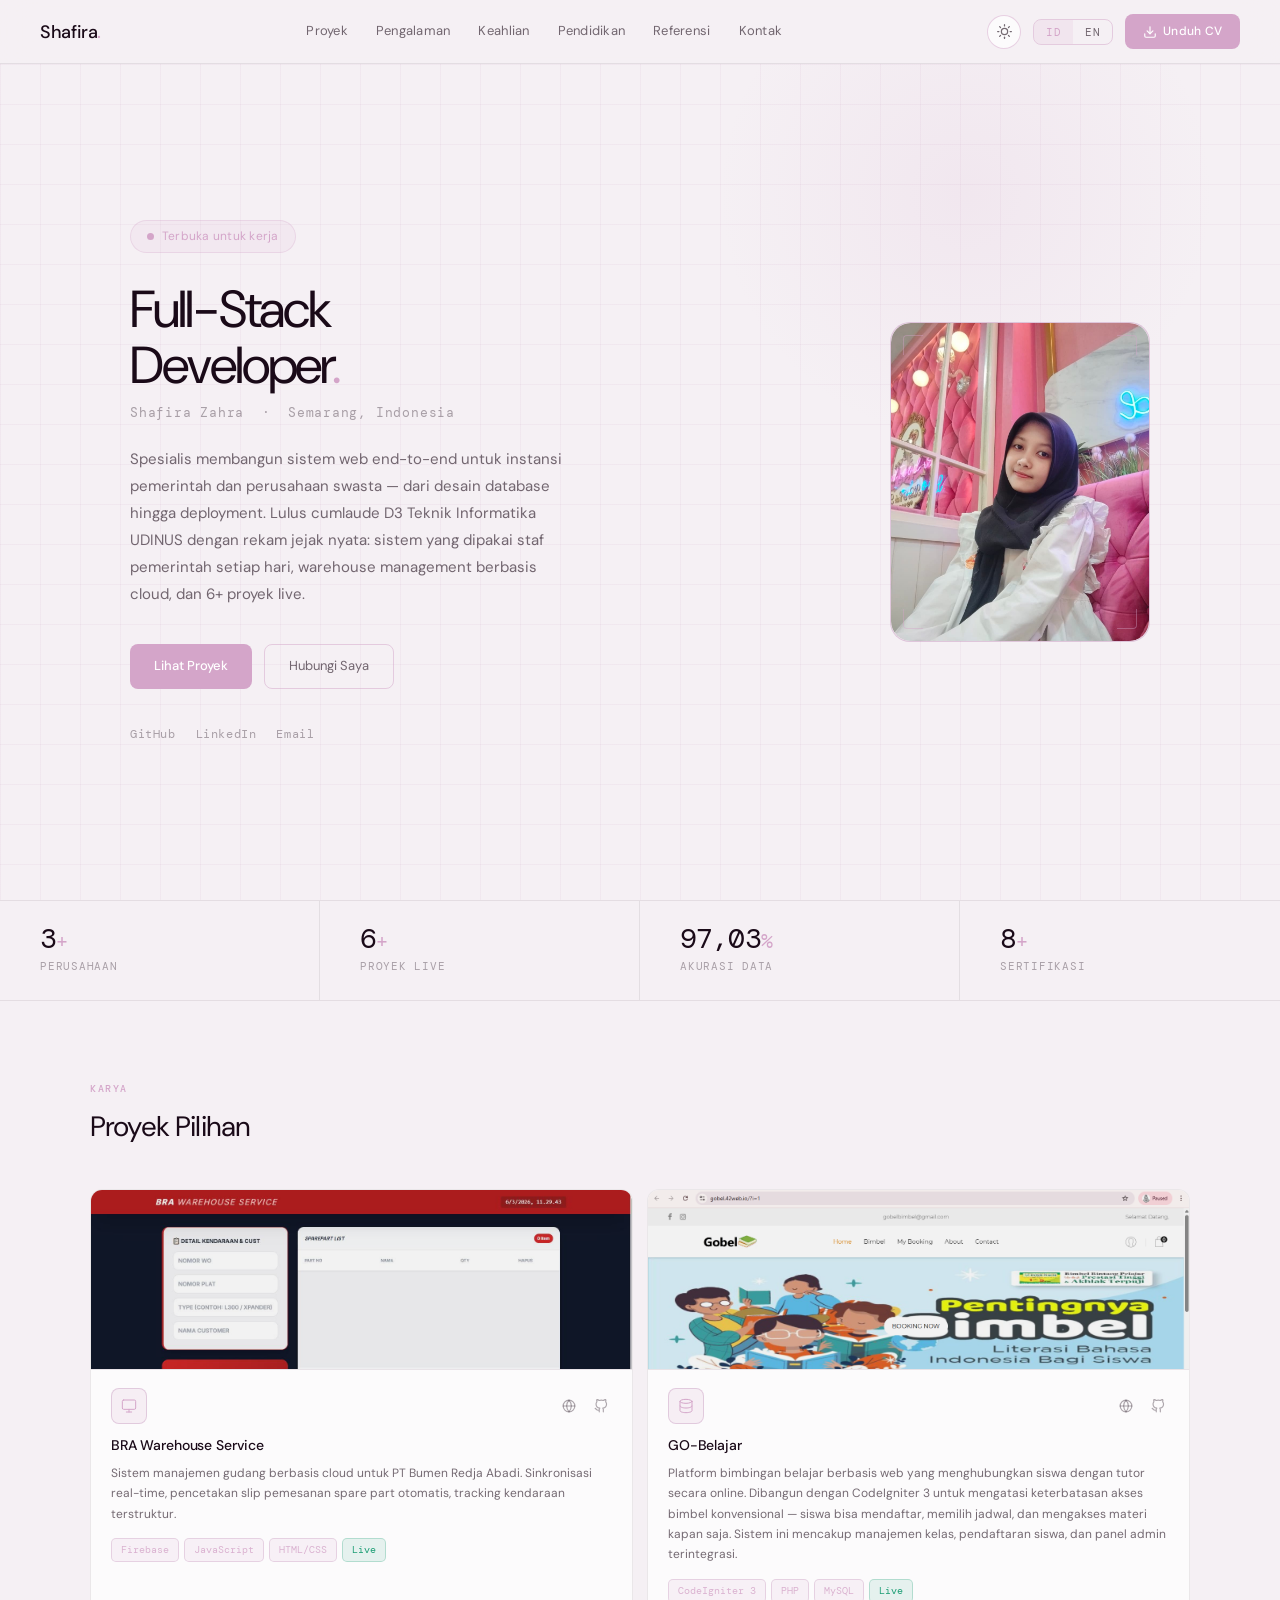
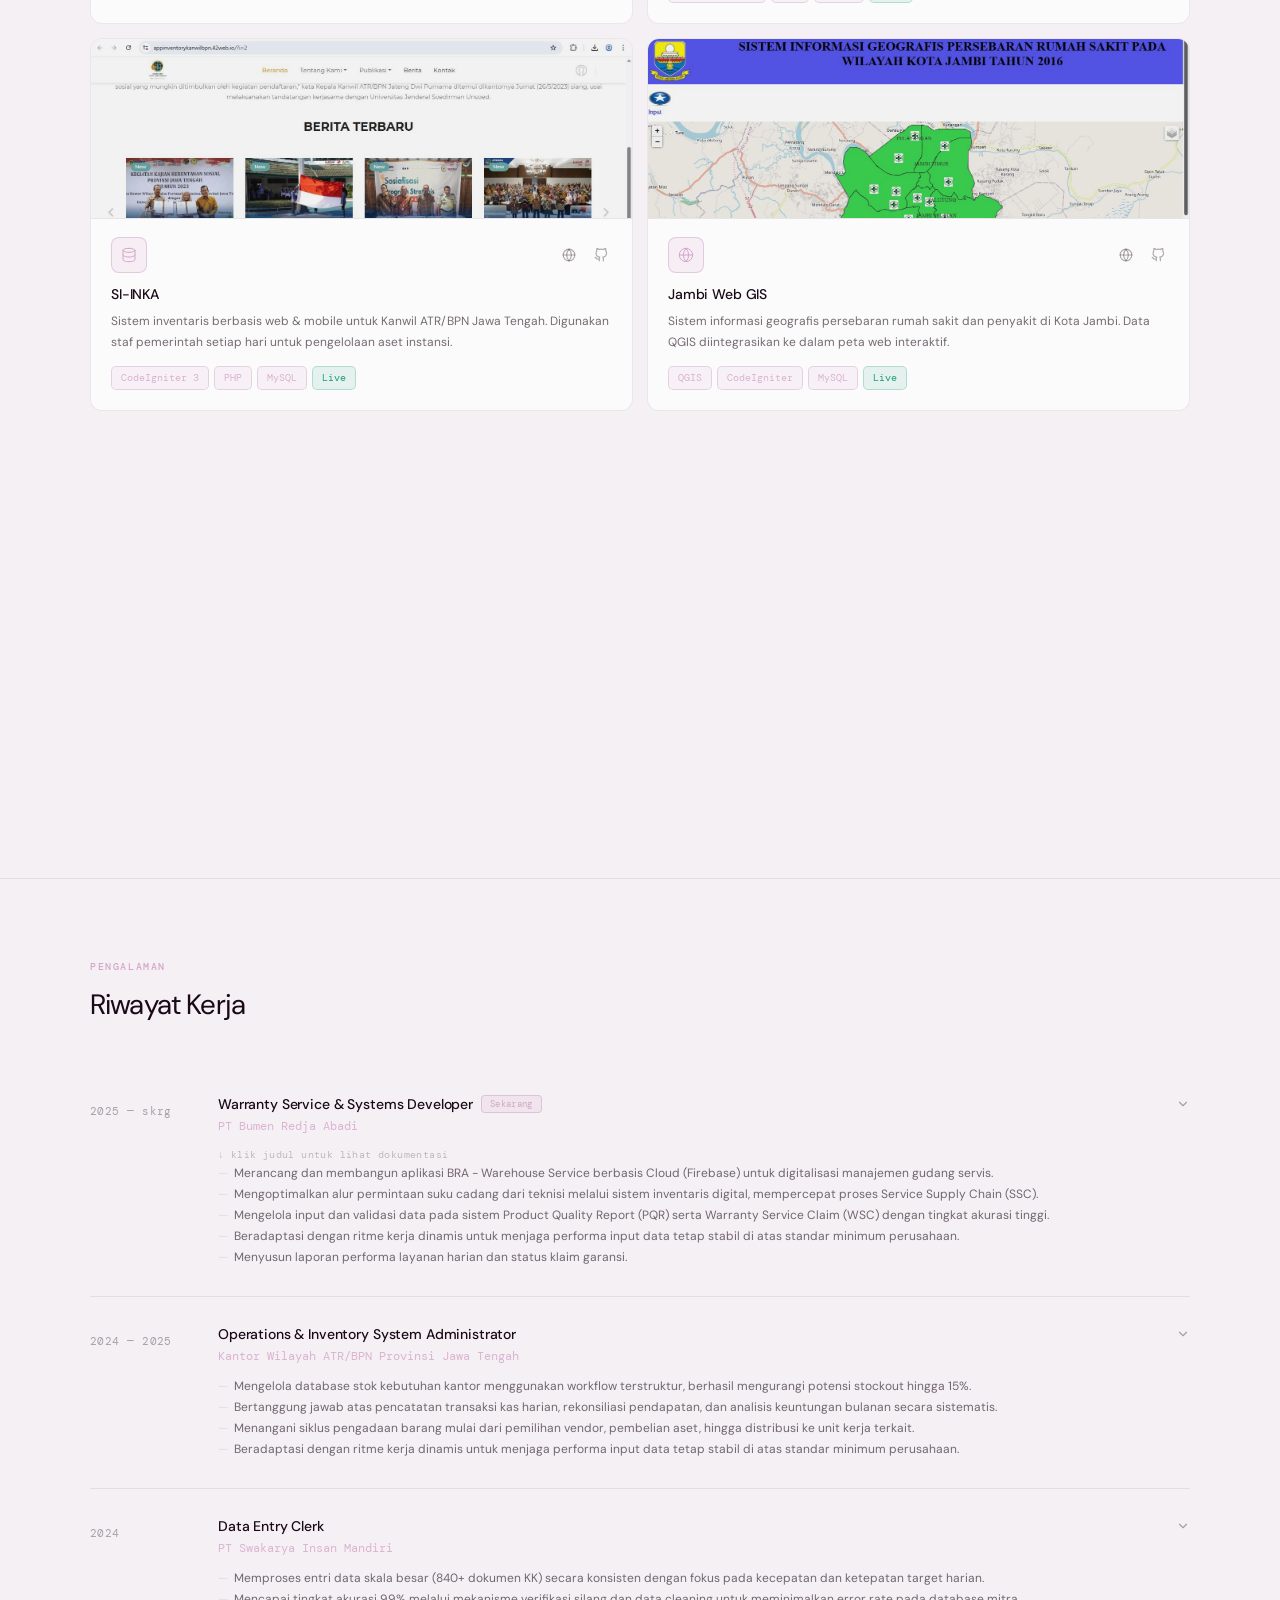
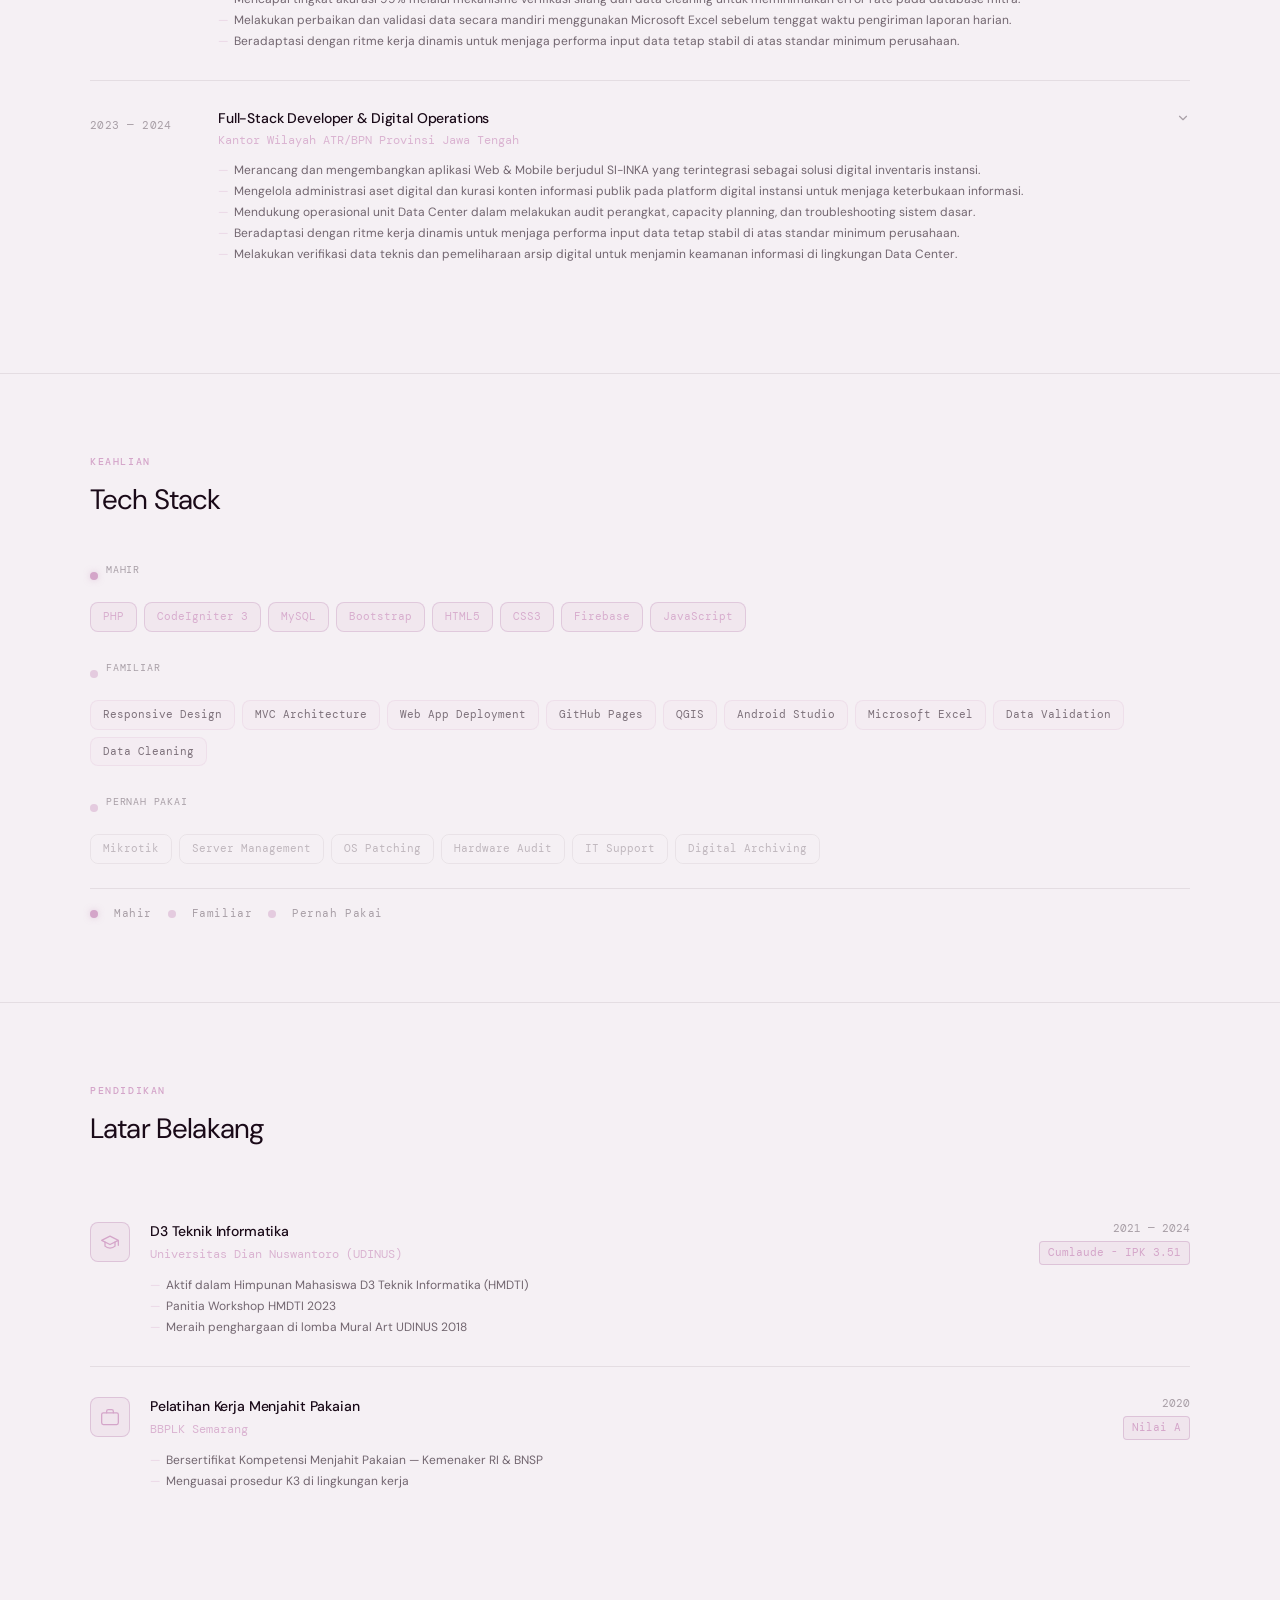
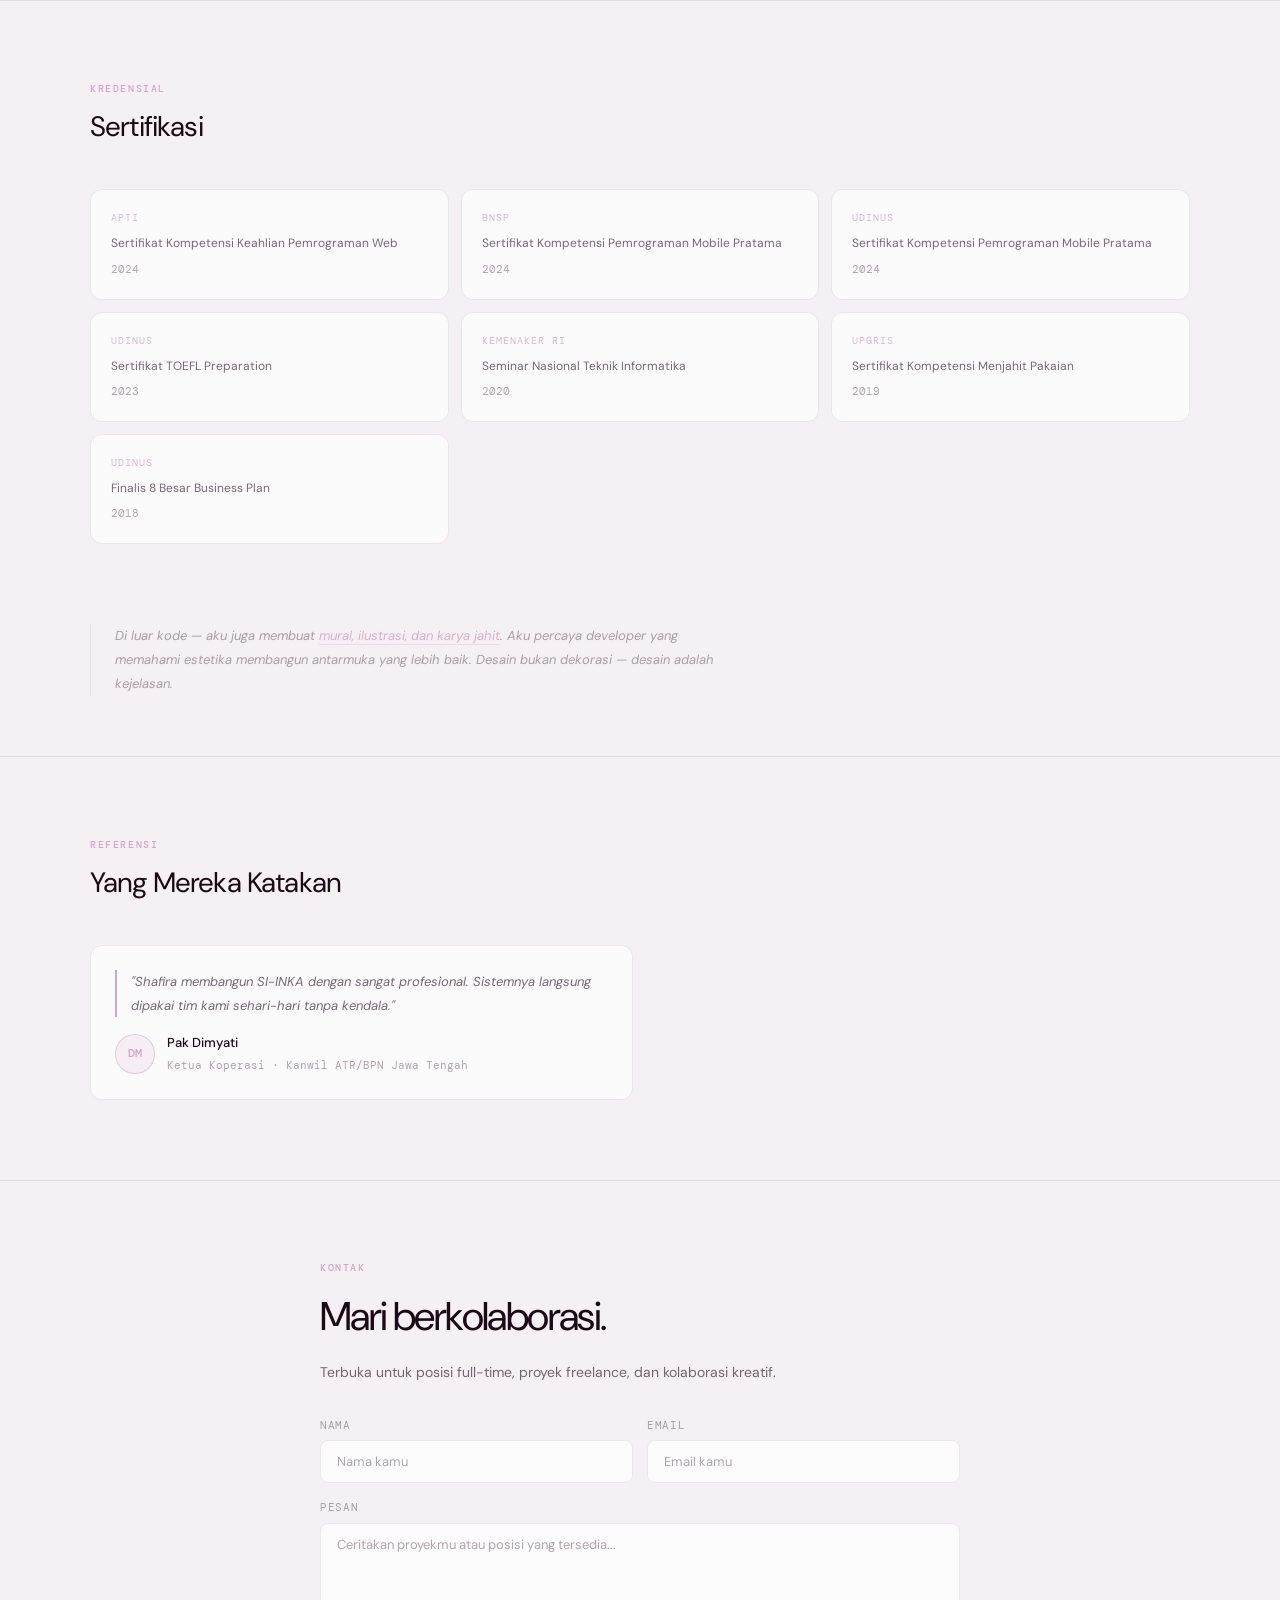
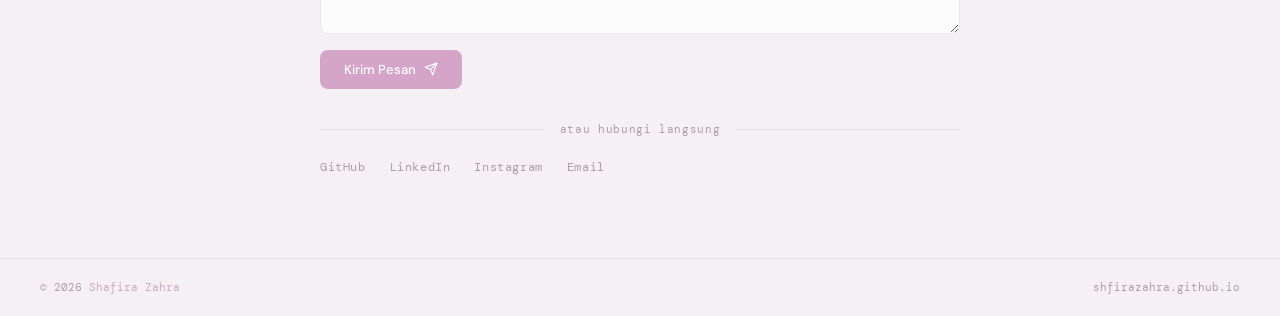
==== commit 0764cc67: "Update index.html" ====
--- a/index.html
+++ b/index.html
@@ -78,7 +78,7 @@
         <button class="lang-btn active" id="btn-id" onclick="setLang('id')">ID</button>
         <button class="lang-btn" id="btn-en" onclick="setLang('en')">EN</button>
       </div>
-      <a href="assets/docs/CV_Shafira_Zahra_IT.pdf" download class="btn-cv" id="nav-cv" aria-label="Download CV">
+      <a href="assets/docs/CV_Shafira_Zahra.pdf" download class="btn-cv" id="nav-cv" aria-label="Download CV">
         <svg width="14" height="14" viewBox="0 0 24 24" fill="none" stroke="currentColor" stroke-width="2" stroke-linecap="round" stroke-linejoin="round"><path d="M21 15v4a2 2 0 0 1-2 2H5a2 2 0 0 1-2-2v-4"/><polyline points="7 10 12 15 17 10"/><line x1="12" y1="15" x2="12" y2="3"/></svg>
         <span data-id="nav-cv-txt">Unduh CV</span>
       </a>
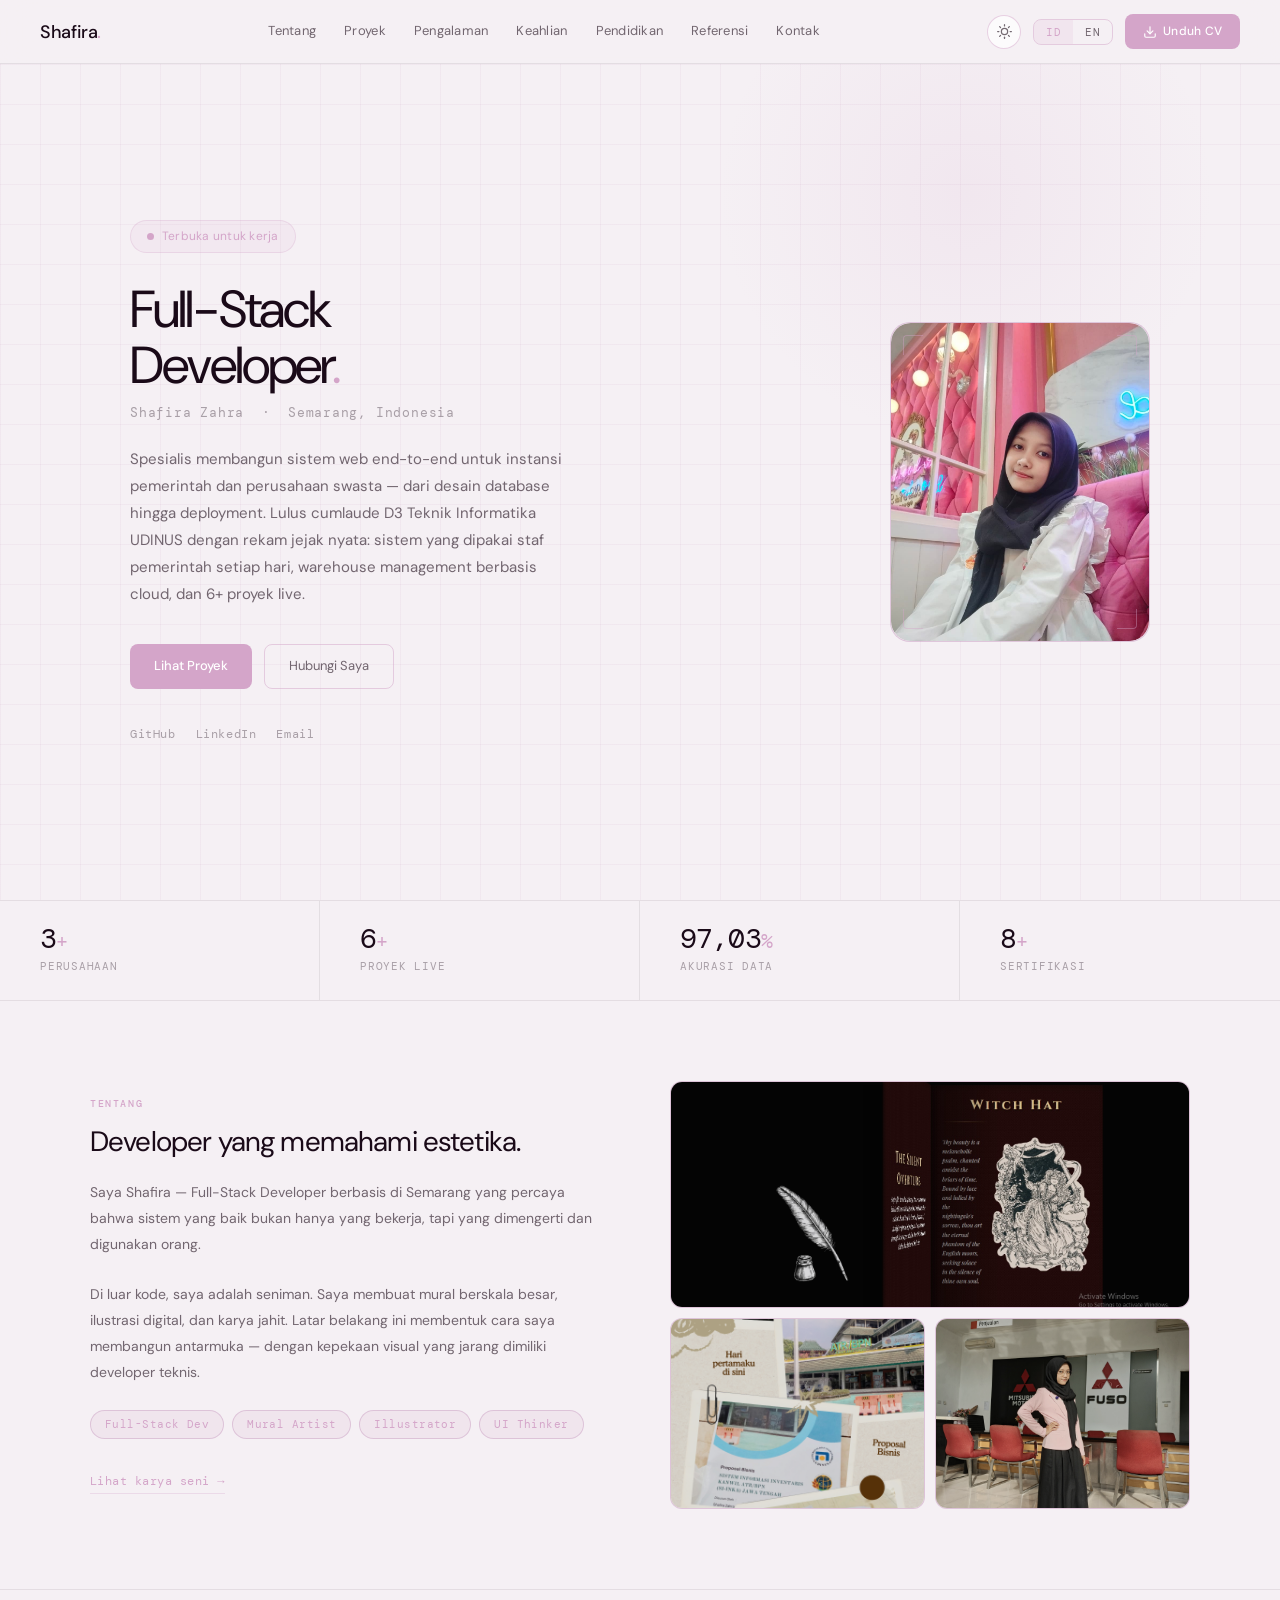
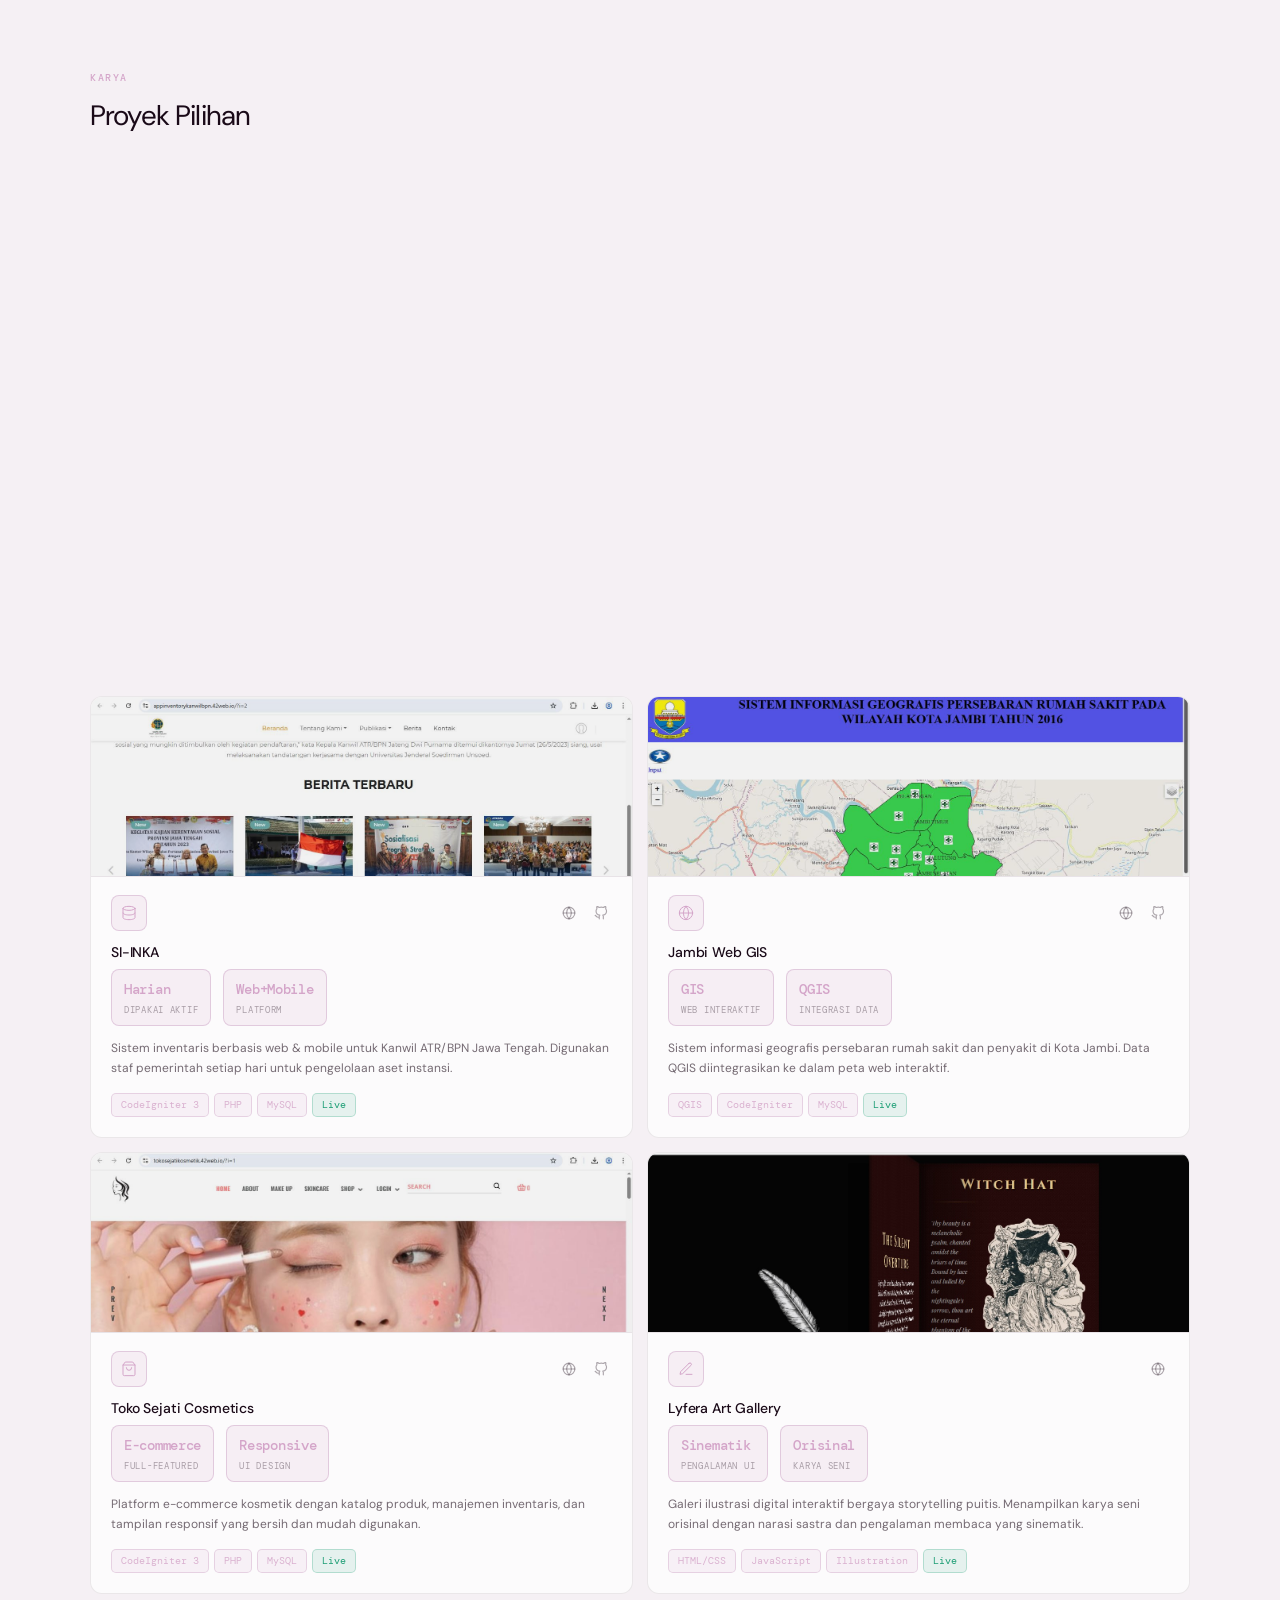
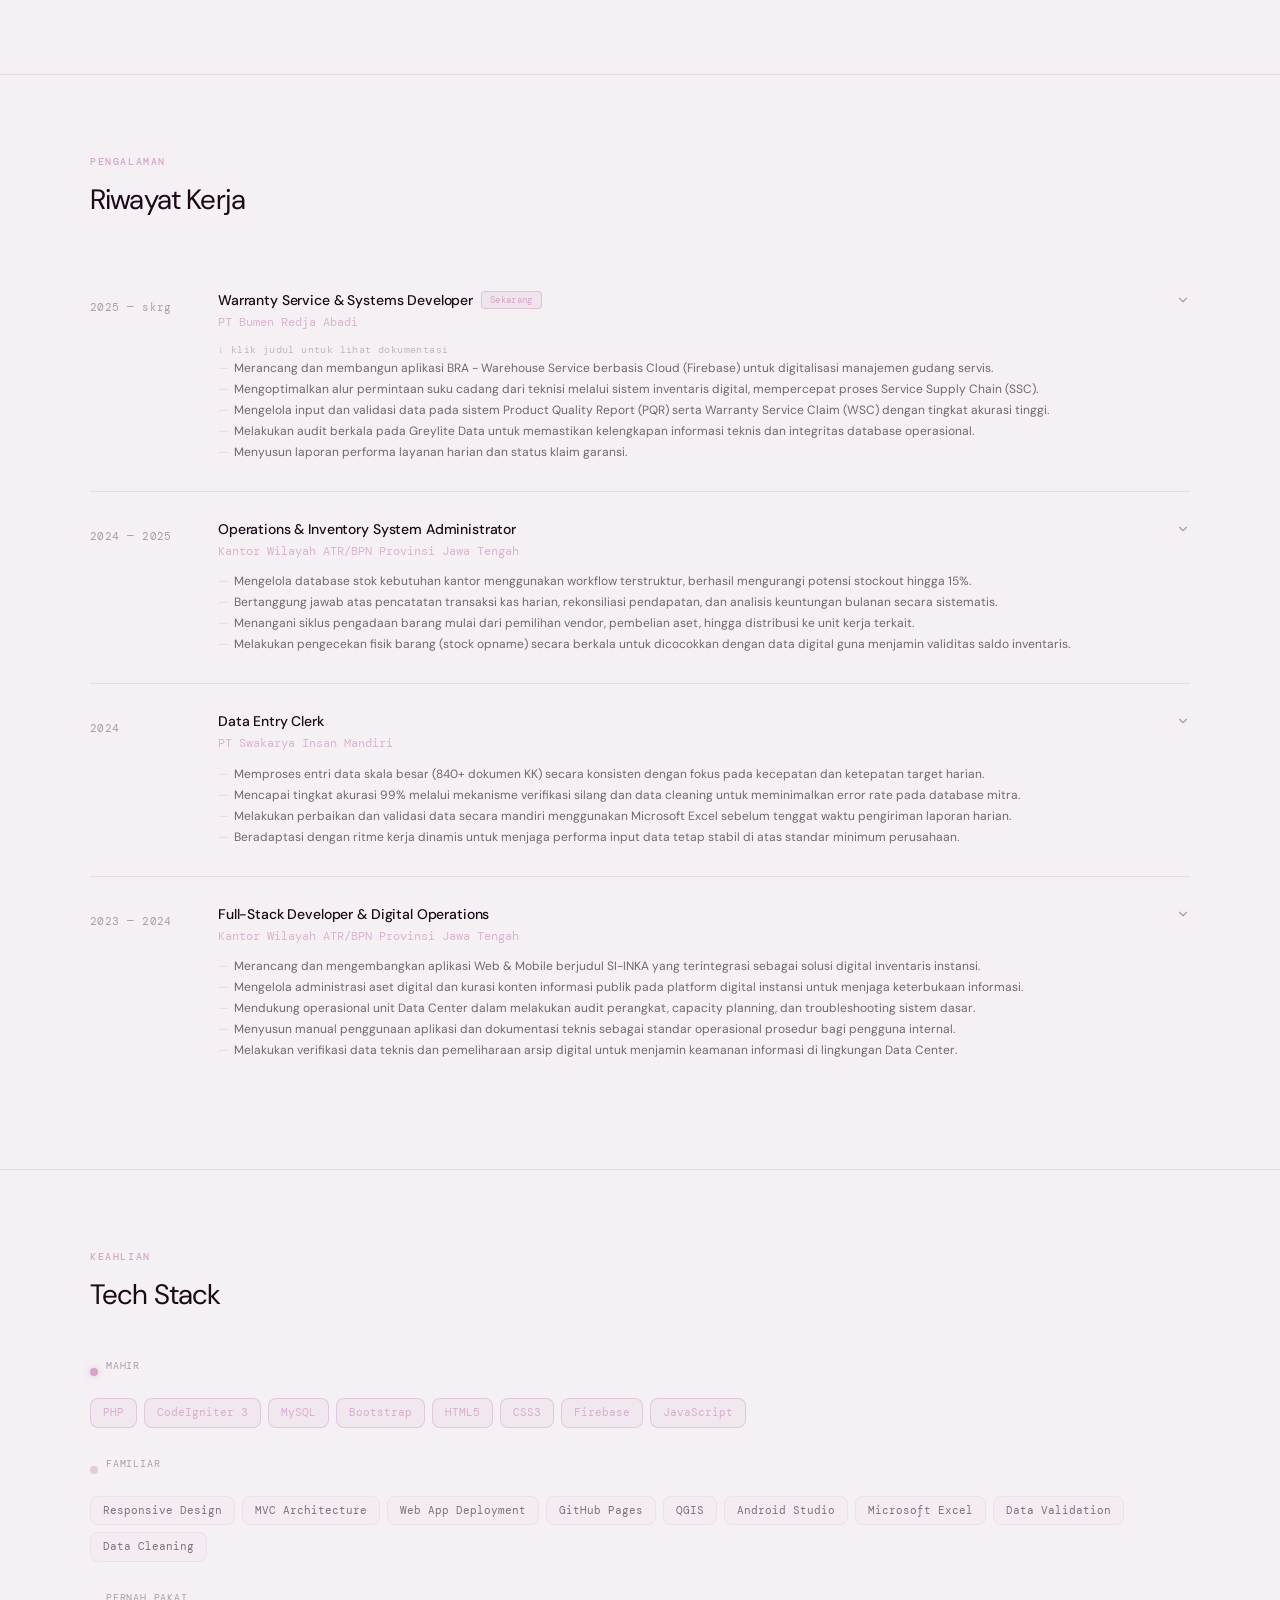
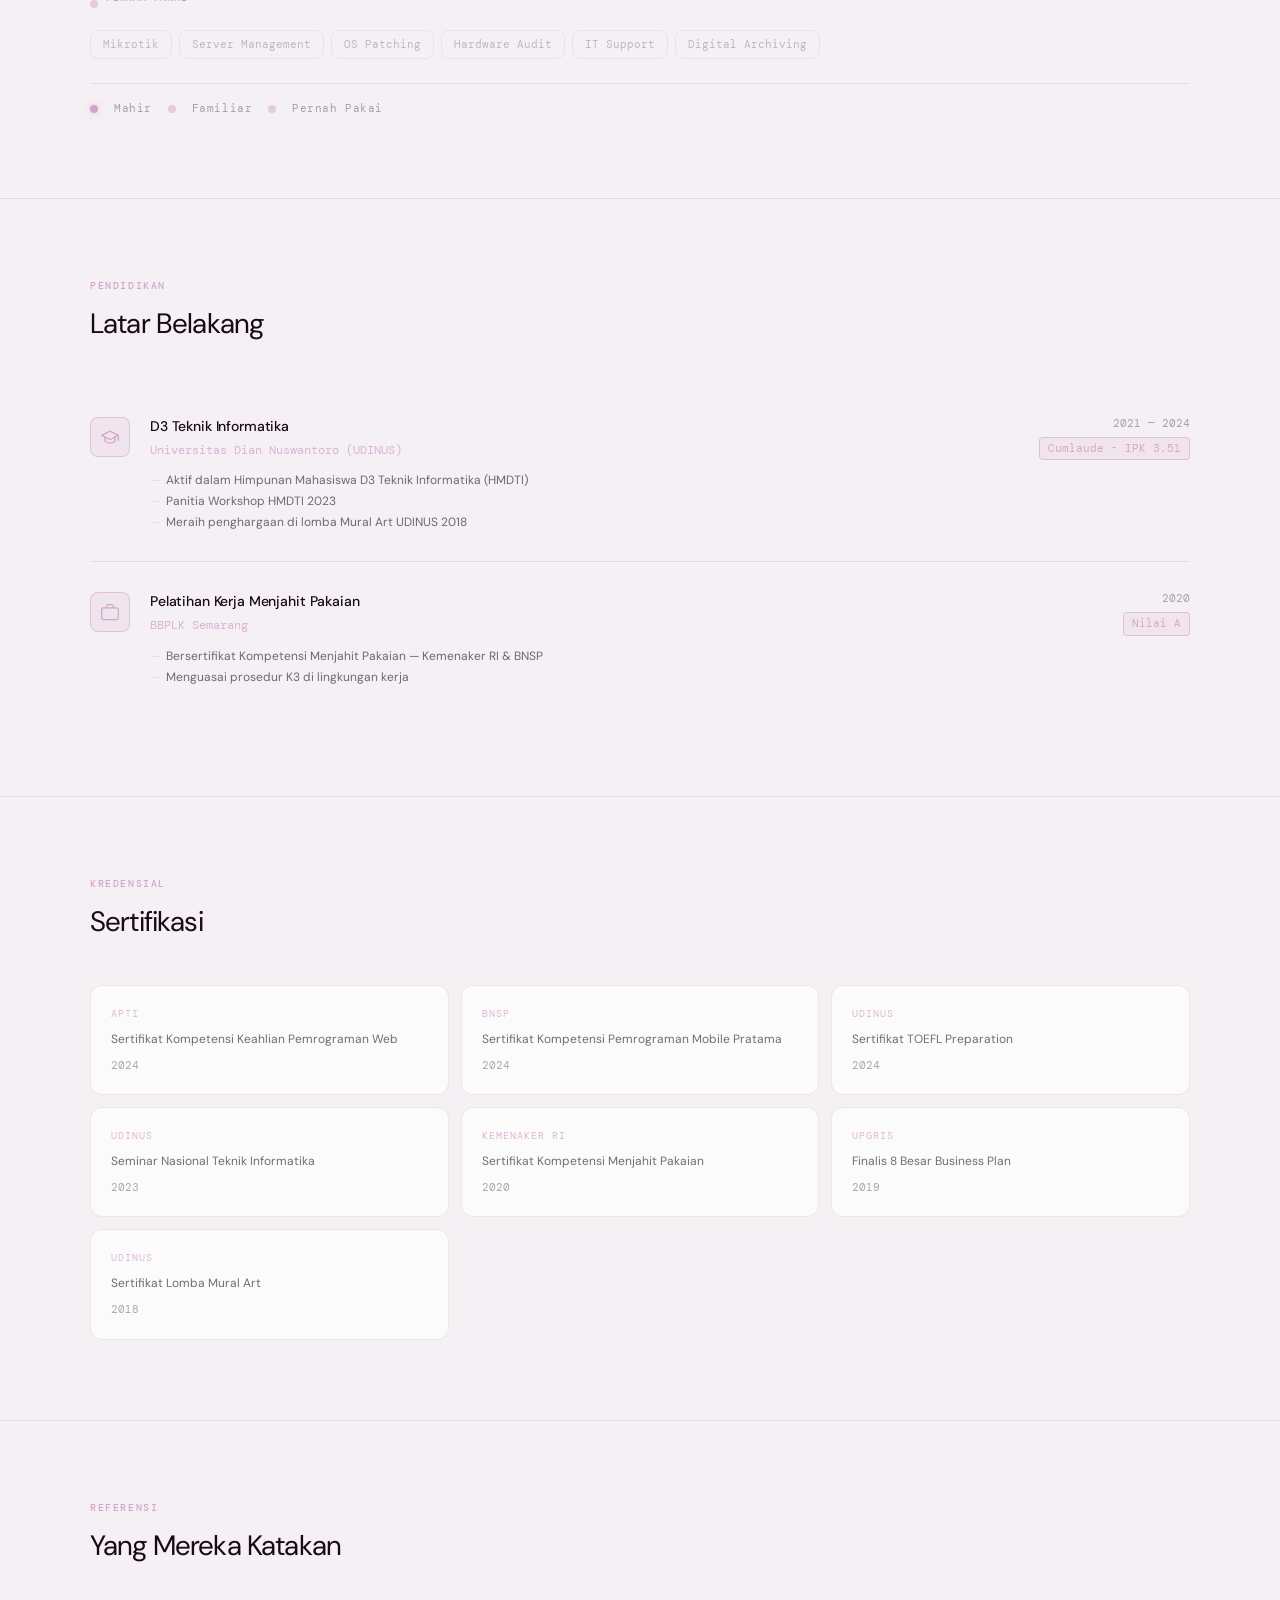
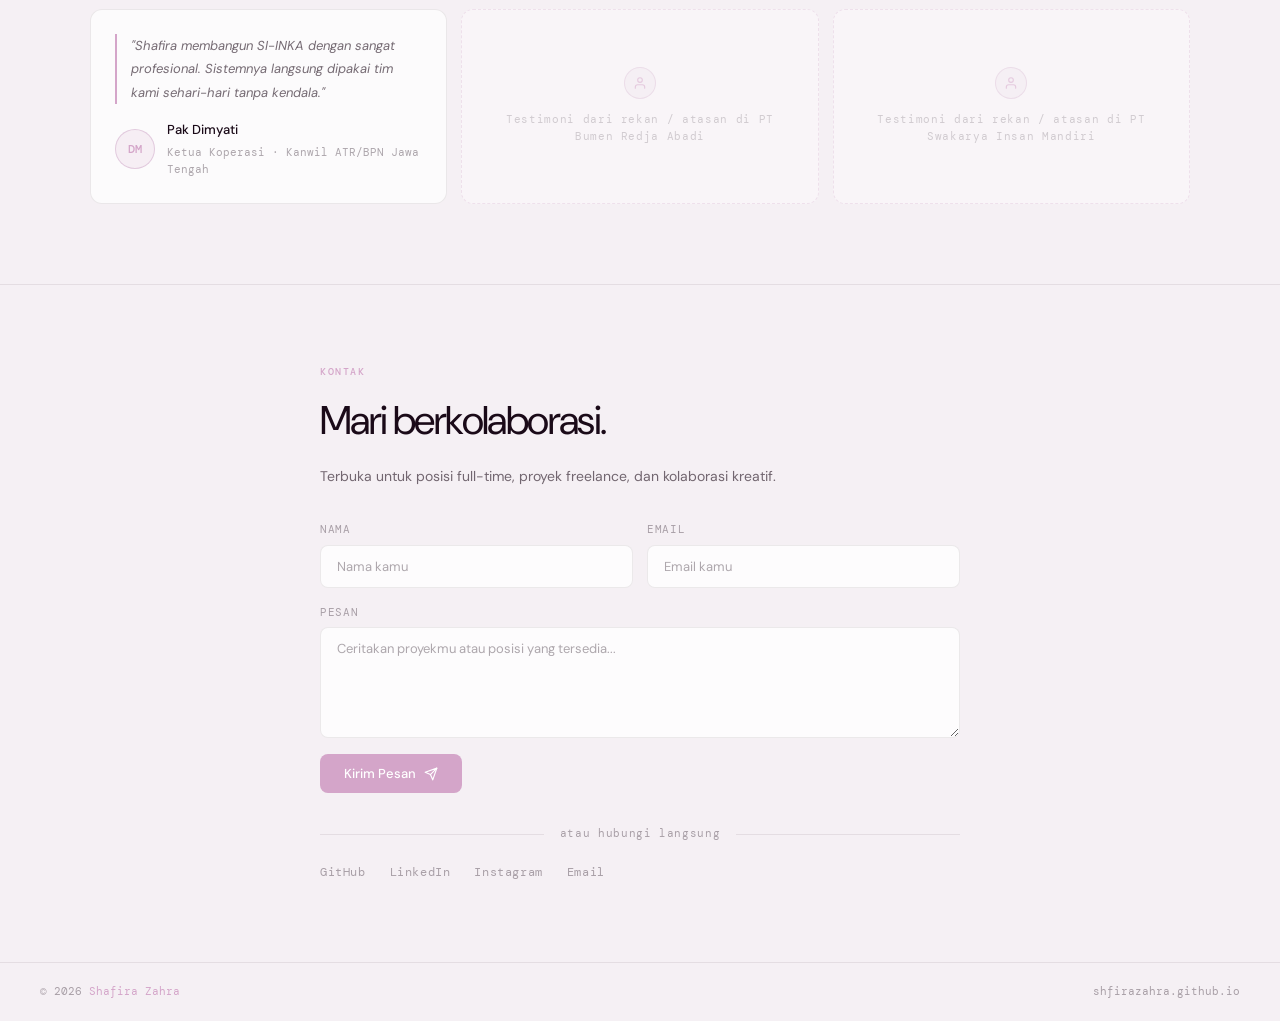
==== commit 0fc0d369: "Update index.html" ====
--- a/index.html
+++ b/index.html
@@ -10,7 +10,7 @@
   <link rel="canonical" href="https://shfirazahra.github.io/shfirazahra/">
 
   <meta property="og:type" content="website">
-  <meta property="og:url" content="https://shfirazahra.github.io/portfolio-it/">
+  <meta property="og:url" content="https://shfirazahra.github.io/shfirazahra/">
   <meta property="og:title" content="Shafira Zahra — Full-Stack Developer">
   <meta property="og:description" content="D3 Informatics Engineering graduate building real systems with clean code and sharp aesthetic eye.">
   <meta property="og:image" content="https://shfirazahra.github.io/shfirazahra/assets/images/foto-profil.jpeg">
@@ -43,6 +43,198 @@
   </script>
 
   <link rel="stylesheet" href="css/style.css">
+  <style>
+    /* ── ABOUT SECTION ── */
+    .about-section {
+      padding: 80px 40px;
+    }
+    .about-inner {
+      max-width: var(--max-w);
+      margin: 0 auto;
+      display: grid;
+      grid-template-columns: 1fr 1fr;
+      gap: 60px;
+      align-items: center;
+    }
+    .about-left {}
+    .about-right {}
+    .about-title {
+      font-size: clamp(22px, 3vw, 28px);
+      font-weight: 400;
+      color: var(--text);
+      letter-spacing: -0.03em;
+      margin-bottom: 16px;
+    }
+    .about-body {
+      font-size: 14px;
+      color: var(--text-muted);
+      line-height: 1.85;
+      margin-bottom: 24px;
+    }
+    .about-tags {
+      display: flex;
+      flex-wrap: wrap;
+      gap: 8px;
+      margin-bottom: 28px;
+    }
+    .about-tag {
+      font-size: 11px;
+      padding: 5px 14px;
+      border-radius: 99px;
+      border: 0.5px solid var(--ac-border);
+      color: var(--ac);
+      background: var(--ac-dim);
+      font-family: var(--mono);
+      letter-spacing: 0.04em;
+    }
+    .about-gallery {
+      display: grid;
+      grid-template-columns: 1fr 1fr;
+      gap: 10px;
+    }
+    .about-gallery-item {
+      border-radius: var(--radius);
+      overflow: hidden;
+      border: 0.5px solid var(--ac-border);
+      background: var(--ac-dim);
+      aspect-ratio: 4/3;
+      display: flex;
+      align-items: center;
+      justify-content: center;
+    }
+    .about-gallery-item:first-child {
+      grid-column: span 2;
+      aspect-ratio: 16/7;
+    }
+    .about-gallery-placeholder {
+      display: flex;
+      flex-direction: column;
+      align-items: center;
+      gap: 8px;
+      color: var(--text-faint);
+      font-size: 11px;
+      font-family: var(--mono);
+      letter-spacing: 0.06em;
+      padding: 20px;
+      text-align: center;
+    }
+    .about-gallery-placeholder svg { stroke: var(--ac-border); opacity: 0.6; }
+    .about-gallery-img {
+      width: 100%;
+      height: 100%;
+      object-fit: cover;
+      object-position: center;
+      display: block;
+      filter: saturate(0.85) brightness(0.9);
+      transition: filter 0.3s ease, transform 0.4s ease;
+    }
+    .about-gallery-item:hover .about-gallery-img {
+      filter: saturate(1) brightness(1);
+      transform: scale(1.04);
+    }
+    .about-link {
+      display: inline-flex;
+      align-items: center;
+      gap: 6px;
+      font-size: 12px;
+      color: var(--ac);
+      text-decoration: none;
+      border-bottom: 0.5px solid rgba(212,165,201,0.3);
+      padding-bottom: 2px;
+      font-family: var(--mono);
+      letter-spacing: 0.04em;
+      transition: opacity var(--transition);
+    }
+    .about-link:hover { opacity: 0.75; }
+
+    @media (max-width: 900px) {
+      .about-section { padding: 48px 20px; }
+      .about-inner { grid-template-columns: 1fr; gap: 32px; }
+      .about-gallery-item:first-child { grid-column: span 2; aspect-ratio: 16/6; }
+    }
+    @media (max-width: 480px) {
+      .about-gallery { grid-template-columns: 1fr; }
+      .about-gallery-item:first-child { grid-column: span 1; }
+    }
+
+    /* ── IMPROVED PROJECT CARDS ── */
+    .proj-impact {
+      display: flex;
+      gap: 12px;
+      margin-bottom: 12px;
+      flex-wrap: wrap;
+    }
+    .proj-stat {
+      display: flex;
+      flex-direction: column;
+      gap: 2px;
+      padding: 8px 12px;
+      background: var(--ac-dim);
+      border: 0.5px solid var(--ac-border);
+      border-radius: var(--radius-sm);
+      min-width: 80px;
+    }
+    .proj-stat-val {
+      font-size: 14px;
+      font-weight: 500;
+      color: var(--ac);
+      font-family: var(--mono);
+      letter-spacing: -0.02em;
+    }
+    .proj-stat-lbl {
+      font-size: 9px;
+      color: var(--text-faint);
+      text-transform: uppercase;
+      letter-spacing: 0.08em;
+      font-family: var(--mono);
+    }
+
+    /* ── IMPROVED TESTIMONIALS ── */
+    .testi-card-placeholder {
+      background: var(--bg-card);
+      border: 0.5px dashed var(--border-hover);
+      border-radius: var(--radius);
+      padding: 24px;
+      display: flex;
+      flex-direction: column;
+      align-items: center;
+      justify-content: center;
+      text-align: center;
+      gap: 12px;
+      min-height: 140px;
+      opacity: 0.5;
+      transition: opacity var(--transition), border-color var(--transition);
+    }
+    .testi-card-placeholder:hover { opacity: 0.7; border-color: var(--ac-border); }
+    .testi-placeholder-txt {
+      font-size: 11px;
+      color: var(--text-faint);
+      font-family: var(--mono);
+      letter-spacing: 0.06em;
+      line-height: 1.6;
+    }
+    .testi-placeholder-icon {
+      width: 32px;
+      height: 32px;
+      border-radius: 50%;
+      background: var(--ac-dim);
+      border: 0.5px solid var(--ac-border);
+      display: flex;
+      align-items: center;
+      justify-content: center;
+      color: var(--ac);
+    }
+
+    /* ── TESTI GRID 3 columns ── */
+    .testi-grid {
+      display: grid;
+      grid-template-columns: repeat(3, 1fr) !important;
+      gap: 14px;
+    }
+    @media (max-width: 900px) {
+      .testi-grid { grid-template-columns: 1fr !important; }
+    }
+  </style>
 </head>
 <body>
 
@@ -54,6 +246,7 @@
       Shafira<span class="ac">.</span>
     </button>
     <div class="nav-links" id="nav-links">
+      <a href="#about" data-id="nav-about">Tentang</a>
       <a href="#projects" data-id="nav-projects">Proyek</a>
       <a href="#experience" data-id="nav-exp">Pengalaman</a>
       <a href="#skills" data-id="nav-skills">Keahlian</a>
@@ -63,17 +256,9 @@
     </div>
     <div class="nav-right">
       <button class="theme-toggle" onclick="toggleTheme()" aria-label="Toggle tema">
-  <svg class="icon-moon" width="15" height="15" viewBox="0 0 24 24" fill="none" stroke="currentColor" stroke-width="2" stroke-linecap="round" stroke-linejoin="round">
-    <path d="M21 12.79A9 9 0 1 1 11.21 3 7 7 0 0 0 21 12.79z"/>
-  </svg>
-  <svg class="icon-sun" width="15" height="15" viewBox="0 0 24 24" fill="none" stroke="currentColor" stroke-width="2" stroke-linecap="round" stroke-linejoin="round">
-    <circle cx="12" cy="12" r="5"/>
-    <line x1="12" y1="1" x2="12" y2="3"/><line x1="12" y1="21" x2="12" y2="23"/>
-    <line x1="4.22" y1="4.22" x2="5.64" y2="5.64"/><line x1="18.36" y1="18.36" x2="19.78" y2="19.78"/>
-    <line x1="1" y1="12" x2="3" y2="12"/><line x1="21" y1="12" x2="23" y2="12"/>
-    <line x1="4.22" y1="19.78" x2="5.64" y2="18.36"/><line x1="18.36" y1="5.64" x2="19.78" y2="4.22"/>
-  </svg>
-</button>
+        <svg class="icon-moon" width="15" height="15" viewBox="0 0 24 24" fill="none" stroke="currentColor" stroke-width="2" stroke-linecap="round" stroke-linejoin="round"><path d="M21 12.79A9 9 0 1 1 11.21 3 7 7 0 0 0 21 12.79z"/></svg>
+        <svg class="icon-sun" width="15" height="15" viewBox="0 0 24 24" fill="none" stroke="currentColor" stroke-width="2" stroke-linecap="round" stroke-linejoin="round"><circle cx="12" cy="12" r="5"/><line x1="12" y1="1" x2="12" y2="3"/><line x1="12" y1="21" x2="12" y2="23"/><line x1="4.22" y1="4.22" x2="5.64" y2="5.64"/><line x1="18.36" y1="18.36" x2="19.78" y2="19.78"/><line x1="1" y1="12" x2="3" y2="12"/><line x1="21" y1="12" x2="23" y2="12"/><line x1="4.22" y1="19.78" x2="5.64" y2="18.36"/><line x1="18.36" y1="5.64" x2="19.78" y2="4.22"/></svg>
+      </button>
       <div class="lang-toggle">
         <button class="lang-btn active" id="btn-id" onclick="setLang('id')">ID</button>
         <button class="lang-btn" id="btn-en" onclick="setLang('en')">EN</button>
@@ -90,6 +275,7 @@
 
   <!-- MOBILE MENU -->
   <div class="mobile-menu" id="mobile-menu" aria-hidden="true">
+    <a href="#about" onclick="closeMenu()" data-id="nav-about">Tentang</a>
     <a href="#projects" onclick="closeMenu()" data-id="nav-projects">Proyek</a>
     <a href="#experience" onclick="closeMenu()" data-id="nav-exp">Pengalaman</a>
     <a href="#skills" onclick="closeMenu()" data-id="nav-skills">Keahlian</a>
@@ -131,13 +317,7 @@
             <div class="photo-corner tr" aria-hidden="true"></div>
             <div class="photo-corner bl" aria-hidden="true"></div>
             <div class="photo-corner br" aria-hidden="true"></div>
-            <img
-              src="assets/images/foto-profil.jpeg"
-              alt="Shafira Zahra — Full-Stack Developer"
-              class="hero-photo"
-              loading="eager"
-              onerror="this.parentElement.classList.add('photo-fallback')"
-            >
+            <img src="assets/images/foto-profil.jpeg" alt="Shafira Zahra — Full-Stack Developer" class="hero-photo" loading="eager" onerror="this.parentElement.classList.add('photo-fallback')">
             <div class="photo-placeholder" aria-hidden="true">
               <svg width="40" height="40" viewBox="0 0 24 24" fill="none" stroke="currentColor" stroke-width="1.5" stroke-linecap="round"><path d="M20 21v-2a4 4 0 0 0-4-4H8a4 4 0 0 0-4 4v2"/><circle cx="12" cy="7" r="4"/></svg>
               <span>Shafira Zahra</span>
@@ -166,6 +346,64 @@
         <div class="stat-lbl" data-id="s4">Sertifikasi</div>
       </div>
     </div>
+
+    <!-- ══ ABOUT ME (BARU) ══ -->
+    <section class="about-section" id="about">
+      <div class="about-inner">
+        <div class="about-left">
+          <p class="sec-label" data-id="lbl-about">Tentang</p>
+          <h2 class="about-title" data-id="title-about">Developer yang<br>memahami estetika.</h2>
+          <p class="about-body" data-id="about-p1">
+            Saya Shafira — Full-Stack Developer berbasis di Semarang yang percaya bahwa sistem yang baik bukan hanya yang bekerja, tapi yang <em>dimengerti dan digunakan</em> orang.
+          </p>
+          <p class="about-body" data-id="about-p2">
+            Di luar kode, saya adalah seniman. Saya membuat mural berskala besar, ilustrasi digital, dan karya jahit. Latar belakang ini membentuk cara saya membangun antarmuka — dengan kepekaan visual yang jarang dimiliki developer teknis.
+          </p>
+          <div class="about-tags">
+            <span class="about-tag" data-id="atag1">Full-Stack Dev</span>
+            <span class="about-tag" data-id="atag2">Mural Artist</span>
+            <span class="about-tag" data-id="atag3">Illustrator</span>
+            <span class="about-tag" data-id="atag4">UI Thinker</span>
+          </div>
+          <a href="https://lyferaa.github.io/Lyfera/" target="_blank" rel="noopener noreferrer" class="about-link" data-id="about-link">
+            Lihat karya seni →
+          </a>
+        </div>
+        <div class="about-right">
+          <div class="about-gallery">
+            <!-- Slot utama: bisa diganti foto mural / workspace -->
+            <div class="about-gallery-item">
+              <img src="assets/images/lyfera.jpeg" alt="Karya ilustrasi Shafira" class="about-gallery-img"
+                onerror="this.style.display='none'; this.nextElementSibling.style.display='flex';">
+              <div class="about-gallery-placeholder" style="display:none;">
+                <svg width="24" height="24" viewBox="0 0 24 24" fill="none" stroke="currentColor" stroke-width="1.5" stroke-linecap="round"><path d="M12 20h9"/><path d="M16.5 3.5a2.121 2.121 0 0 1 3 3L7 19l-4 1 1-4L16.5 3.5z"/></svg>
+                <span>Lyfera Art Gallery</span>
+              </div>
+            </div>
+            <!-- Slot 2: foto kerja / suasana -->
+            <div class="about-gallery-item">
+              <img src="assets/images/BPN.png" alt="Suasana kerja Shafira" class="about-gallery-img"
+                onerror="this.style.display='none'; this.nextElementSibling.style.display='flex';">
+              <div class="about-gallery-placeholder" style="display:none;">
+                <svg width="24" height="24" viewBox="0 0 24 24" fill="none" stroke="currentColor" stroke-width="1.5" stroke-linecap="round"><rect x="3" y="3" width="18" height="18" rx="2"/><circle cx="8.5" cy="8.5" r="1.5"/><polyline points="21 15 16 10 5 21"/></svg>
+                <span>Suasana kerja</span>
+              </div>
+            </div>
+            <!-- Slot 3: foto lain -->
+            <div class="about-gallery-item">
+              <img src="assets/images/fotobra.jpg" alt="Dokumentasi proyek" class="about-gallery-img"
+                onerror="this.style.display='none'; this.nextElementSibling.style.display='flex';">
+              <div class="about-gallery-placeholder" style="display:none;">
+                <svg width="24" height="24" viewBox="0 0 24 24" fill="none" stroke="currentColor" stroke-width="1.5" stroke-linecap="round"><rect x="2" y="3" width="20" height="14" rx="2"/><line x1="8" y1="21" x2="16" y2="21"/><line x1="12" y1="17" x2="12" y2="21"/></svg>
+                <span>Proyek terkini</span>
+              </div>
+            </div>
+          </div>
+        </div>
+      </div>
+    </section>
+
+    <div class="divider"></div>
 
     <!-- PROJECTS -->
     <section class="section" id="projects">
@@ -176,6 +414,7 @@
         </div>
         <div class="proj-grid">
 
+          <!-- BRA Warehouse -->
           <article class="proj-card" tabindex="0">
             <div class="proj-preview">
               <img src="assets/images/bra.jpg" alt="Preview BRA Warehouse Service" class="proj-img" loading="lazy">
@@ -199,7 +438,20 @@
                 </div>
               </div>
               <h3 class="proj-name">BRA Warehouse Service</h3>
-              <p class="proj-desc" data-id="pd1">Sistem manajemen gudang berbasis cloud untuk PT Bumen Redja Abadi. Sinkronisasi real-time, pencetakan slip pemesanan spare part otomatis, tracking kendaraan terstruktur.</p>
+              <!-- DIPERBAIKI: impact stats + deskripsi lebih kaya -->
+              <div class="proj-impact">
+                <div class="proj-stat">
+                  <span class="proj-stat-val" data-id="bra-s1-val">Real-time</span>
+                  <span class="proj-stat-lbl" data-id="bra-s1-lbl">Sinkronisasi</span>
+                </div>
+                <div class="proj-stat">
+                  <span class="proj-stat-val" data-id="bra-s2-val">Cloud</span>
+                  <span class="proj-stat-lbl" data-id="bra-s2-lbl">Firebase</span>
+                </div>
+              </div>
+              <p class="proj-desc" data-id="pd1">
+                Gudang servis PT BRA sebelumnya dikelola manual — slip permintaan spare part ditulis tangan, tracking kendaraan tidak terstruktur. Saya membangun sistem cloud berbasis Firebase yang mengotomasi seluruh alur: dari permintaan teknisi hingga pencetakan slip otomatis, dengan sinkronisasi data real-time antar perangkat.
+              </p>
               <div class="proj-tags">
                 <span class="ptag">Firebase</span>
                 <span class="ptag">JavaScript</span>
@@ -209,7 +461,8 @@
             </div>
           </article>
 
-            <article class="proj-card" tabindex="0">
+          <!-- GO-Belajar -->
+          <article class="proj-card" tabindex="0">
             <div class="proj-preview">
               <img src="assets/images/Gobel.png" alt="Preview GO-Belajar" class="proj-img" loading="lazy">
               <div class="proj-preview-overlay">
@@ -220,7 +473,7 @@
             <div class="proj-body">
               <div class="proj-top">
                 <div class="proj-ico" aria-hidden="true">
-                  <svg width="16" height="16" viewBox="0 0 24 24" fill="none" stroke="currentColor" stroke-width="1.5" stroke-linecap="round" stroke-linejoin="round"><ellipse cx="12" cy="5" rx="9" ry="3"/><path d="M21 12c0 1.66-4 3-9 3s-9-1.34-9-3"/><path d="M3 5v14c0 1.66 4 3 9 3s9-1.34 9-3V5"/></svg>
+                  <svg width="16" height="16" viewBox="0 0 24 24" fill="none" stroke="currentColor" stroke-width="1.5" stroke-linecap="round" stroke-linejoin="round"><path d="M22 10v6M2 10l10-5 10 5-10 5z"/><path d="M6 12v5c3 3 9 3 12 0v-5"/></svg>
                 </div>
                 <div class="proj-links">
                   <a href="https://gobel.42web.io/" target="_blank" rel="noopener noreferrer" aria-label="Live demo GO-Belajar">
@@ -232,7 +485,19 @@
                 </div>
               </div>
               <h3 class="proj-name">GO-Belajar</h3>
-              <p class="proj-desc" data-id="pd2">Platform bimbingan belajar berbasis web yang menghubungkan siswa dengan tutor secara online. Dibangun dengan CodeIgniter 3 untuk mengatasi keterbatasan akses bimbel konvensional — siswa bisa mendaftar, memilih jadwal, dan mengakses materi kapan saja. Sistem ini mencakup manajemen kelas, pendaftaran siswa, dan panel admin terintegrasi.</p>
+              <div class="proj-impact">
+                <div class="proj-stat">
+                  <span class="proj-stat-val" data-id="gb-s1-val">3 Role</span>
+                  <span class="proj-stat-lbl" data-id="gb-s1-lbl">Siswa, Tutor, Admin</span>
+                </div>
+                <div class="proj-stat">
+                  <span class="proj-stat-val" data-id="gb-s2-val">MVC</span>
+                  <span class="proj-stat-lbl" data-id="gb-s2-lbl">CodeIgniter 3</span>
+                </div>
+              </div>
+              <p class="proj-desc" data-id="pd2">
+                Masalah: bimbel konvensional terbatas oleh lokasi dan jadwal. Saya membangun platform bimbingan belajar online dengan sistem multi-role — siswa memilih jadwal dan mengakses materi kapan saja, tutor mengelola kelas, admin mengontrol semua dari satu panel. Dibangun full-stack dengan CodeIgniter 3 + MySQL.
+              </p>
               <div class="proj-tags">
                 <span class="ptag">CodeIgniter 3</span>
                 <span class="ptag">PHP</span>
@@ -242,7 +507,7 @@
             </div>
           </article>
 
-          
+          <!-- SI-INKA -->
           <article class="proj-card" tabindex="0">
             <div class="proj-preview">
               <img src="assets/images/kanwil.jpg" alt="Preview SI-INKA" class="proj-img" loading="lazy">
@@ -266,7 +531,19 @@
                 </div>
               </div>
               <h3 class="proj-name">SI-INKA</h3>
-              <p class="proj-desc" data-id="pd3">Sistem inventaris berbasis web & mobile untuk Kanwil ATR/BPN Jawa Tengah. Digunakan staf pemerintah setiap hari untuk pengelolaan aset instansi.</p>
+              <div class="proj-impact">
+                <div class="proj-stat">
+                  <span class="proj-stat-val" data-id="si-s1-val">Harian</span>
+                  <span class="proj-stat-lbl" data-id="si-s1-lbl">Dipakai aktif</span>
+                </div>
+                <div class="proj-stat">
+                  <span class="proj-stat-val" data-id="si-s2-val">Web+Mobile</span>
+                  <span class="proj-stat-lbl" data-id="si-s2-lbl">Platform</span>
+                </div>
+              </div>
+              <p class="proj-desc" data-id="pd3">
+                Instansi pemerintah Kanwil ATR/BPN Jawa Tengah mengelola ratusan aset secara manual. Saya merancang dan membangun SI-INKA — sistem inventaris berbasis web & mobile yang kini dipakai staf pemerintah setiap hari. Dari nol: analisis kebutuhan, desain database, development, hingga pelatihan pengguna.
+              </p>
               <div class="proj-tags">
                 <span class="ptag">CodeIgniter 3</span>
                 <span class="ptag">PHP</span>
@@ -276,6 +553,7 @@
             </div>
           </article>
 
+          <!-- Jambi GIS -->
           <article class="proj-card" tabindex="0">
             <div class="proj-preview">
               <img src="assets/images/jambi.jpg" alt="Preview Jambi Web GIS" class="proj-img" loading="lazy">
@@ -299,7 +577,19 @@
                 </div>
               </div>
               <h3 class="proj-name">Jambi Web GIS</h3>
-              <p class="proj-desc" data-id="pd4">Sistem informasi geografis persebaran rumah sakit dan penyakit di Kota Jambi. Data QGIS diintegrasikan ke dalam peta web interaktif.</p>
+              <div class="proj-impact">
+                <div class="proj-stat">
+                  <span class="proj-stat-val" data-id="gis-s1-val">GIS</span>
+                  <span class="proj-stat-lbl" data-id="gis-s1-lbl">Web Interaktif</span>
+                </div>
+                <div class="proj-stat">
+                  <span class="proj-stat-val" data-id="gis-s2-val">QGIS</span>
+                  <span class="proj-stat-lbl" data-id="gis-s2-lbl">Integrasi Data</span>
+                </div>
+              </div>
+              <p class="proj-desc" data-id="pd4">
+                Visualisasi data spasial persebaran rumah sakit dan penyakit di Kota Jambi dalam peta web interaktif. Data geospasial dari QGIS diintegrasikan ke web menggunakan CodeIgniter — memungkinkan masyarakat dan pemangku kebijakan melihat distribusi layanan kesehatan secara intuitif.
+              </p>
               <div class="proj-tags">
                 <span class="ptag">QGIS</span>
                 <span class="ptag">CodeIgniter</span>
@@ -309,6 +599,7 @@
             </div>
           </article>
 
+          <!-- Toko Sejati -->
           <article class="proj-card" tabindex="0">
             <div class="proj-preview">
               <img src="assets/images/tokosejati.jpg" alt="Preview Toko Sejati Cosmetics" class="proj-img" loading="lazy">
@@ -332,7 +623,19 @@
                 </div>
               </div>
               <h3 class="proj-name">Toko Sejati Cosmetics</h3>
-              <p class="proj-desc" data-id="pd5">Platform e-commerce kosmetik dengan katalog produk, manajemen inventaris, dan tampilan responsif yang bersih dan mudah digunakan.</p>
+              <div class="proj-impact">
+                <div class="proj-stat">
+                  <span class="proj-stat-val" data-id="ts-s1-val">E-commerce</span>
+                  <span class="proj-stat-lbl" data-id="ts-s1-lbl">Full-featured</span>
+                </div>
+                <div class="proj-stat">
+                  <span class="proj-stat-val" data-id="ts-s2-val">Responsive</span>
+                  <span class="proj-stat-lbl" data-id="ts-s2-lbl">UI Design</span>
+                </div>
+              </div>
+              <p class="proj-desc" data-id="pd5">
+                Platform e-commerce kosmetik lengkap dengan katalog produk, manajemen inventaris real-time, dan sistem checkout. Dirancang dengan tampilan yang bersih dan responsif — kombinasi kemampuan teknis backend PHP/MySQL dan kepekaan visual saya sebagai seniman.
+              </p>
               <div class="proj-tags">
                 <span class="ptag">CodeIgniter 3</span>
                 <span class="ptag">PHP</span>
@@ -341,34 +644,49 @@
               </div>
             </div>
           </article>
-<article class="proj-card" tabindex="0">
-  <div class="proj-preview">
-    <img src="assets/images/lyfera.jpeg" alt="Preview Lyfera Art Gallery" class="proj-img" loading="lazy">
-    <div class="proj-preview-overlay">
-      <a href="https://lyferaa.github.io/Lyfera/" target="_blank" rel="noopener noreferrer" class="overlay-btn" data-id="btn-demo">Live Demo</a>
-    </div>
-  </div>
-  <div class="proj-body">
-    <div class="proj-top">
-      <div class="proj-ico" aria-hidden="true">
-        <svg width="16" height="16" viewBox="0 0 24 24" fill="none" stroke="currentColor" stroke-width="1.5" stroke-linecap="round" stroke-linejoin="round"><path d="M12 20h9"/><path d="M16.5 3.5a2.121 2.121 0 0 1 3 3L7 19l-4 1 1-4L16.5 3.5z"/></svg>
-      </div>
-      <div class="proj-links">
-        <a href="https://lyferaa.github.io/Lyfera/" target="_blank" rel="noopener noreferrer" aria-label="Live demo Lyfera Art Gallery">
-          <svg width="14" height="14" viewBox="0 0 24 24" fill="none" stroke="currentColor" stroke-width="2" stroke-linecap="round" stroke-linejoin="round"><circle cx="12" cy="12" r="10"/><line x1="2" y1="12" x2="22" y2="12"/><path d="M12 2a15.3 15.3 0 0 1 4 10 15.3 15.3 0 0 1-4 10 15.3 15.3 0 0 1-4-10 15.3 15.3 0 0 1 4-10z"/></svg>
-        </a>
-      </div>
-    </div>
-    <h3 class="proj-name">Lyfera Art Gallery</h3>
-    <p class="proj-desc" data-id="pd6">Galeri ilustrasi digital interaktif bergaya storytelling puitis. Menampilkan karya seni orisinal dengan narasi sastra dan pengalaman membaca yang sinematik.</p>
-    <div class="proj-tags">
-      <span class="ptag">HTML/CSS</span>
-      <span class="ptag">JavaScript</span>
-      <span class="ptag">Illustration</span>
-      <span class="ptag live" data-id="tag-live">Live</span>
-    </div>
-  </div>
-</article>
+
+          <!-- Lyfera Art Gallery -->
+          <article class="proj-card" tabindex="0">
+            <div class="proj-preview">
+              <img src="assets/images/lyfera.jpeg" alt="Preview Lyfera Art Gallery" class="proj-img" loading="lazy">
+              <div class="proj-preview-overlay">
+                <a href="https://lyferaa.github.io/Lyfera/" target="_blank" rel="noopener noreferrer" class="overlay-btn" data-id="btn-demo">Live Demo</a>
+              </div>
+            </div>
+            <div class="proj-body">
+              <div class="proj-top">
+                <div class="proj-ico" aria-hidden="true">
+                  <svg width="16" height="16" viewBox="0 0 24 24" fill="none" stroke="currentColor" stroke-width="1.5" stroke-linecap="round" stroke-linejoin="round"><path d="M12 20h9"/><path d="M16.5 3.5a2.121 2.121 0 0 1 3 3L7 19l-4 1 1-4L16.5 3.5z"/></svg>
+                </div>
+                <div class="proj-links">
+                  <a href="https://lyferaa.github.io/Lyfera/" target="_blank" rel="noopener noreferrer" aria-label="Live demo Lyfera Art Gallery">
+                    <svg width="14" height="14" viewBox="0 0 24 24" fill="none" stroke="currentColor" stroke-width="2" stroke-linecap="round" stroke-linejoin="round"><circle cx="12" cy="12" r="10"/><line x1="2" y1="12" x2="22" y2="12"/><path d="M12 2a15.3 15.3 0 0 1 4 10 15.3 15.3 0 0 1-4 10 15.3 15.3 0 0 1-4-10 15.3 15.3 0 0 1 4-10z"/></svg>
+                  </a>
+                </div>
+              </div>
+              <h3 class="proj-name">Lyfera Art Gallery</h3>
+              <div class="proj-impact">
+                <div class="proj-stat">
+                  <span class="proj-stat-val" data-id="ly-s1-val">Sinematik</span>
+                  <span class="proj-stat-lbl" data-id="ly-s1-lbl">Pengalaman UI</span>
+                </div>
+                <div class="proj-stat">
+                  <span class="proj-stat-val" data-id="ly-s2-val">Orisinal</span>
+                  <span class="proj-stat-lbl" data-id="ly-s2-lbl">Karya seni</span>
+                </div>
+              </div>
+              <p class="proj-desc" data-id="pd6">
+                Proyek personal yang membuktikan bahwa saya bukan hanya developer, tapi juga seniman. Galeri ilustrasi digital bergaya storytelling puitis — kode dan karya seni saya sendiri. Menampilkan narasi sastra dengan pengalaman membaca yang sinematik dan imersif.
+              </p>
+              <div class="proj-tags">
+                <span class="ptag">HTML/CSS</span>
+                <span class="ptag">JavaScript</span>
+                <span class="ptag">Illustration</span>
+                <span class="ptag live" data-id="tag-live">Live</span>
+              </div>
+            </div>
+          </article>
+
         </div>
       </div>
     </section>
@@ -393,9 +711,7 @@
                 <button class="exp-role-btn" onclick="toggleExp(this)" aria-expanded="false">
                   <h3 class="exp-role" data-id="role1">Warranty Service & Systems Developer</h3>
                   <span class="exp-now" data-id="now-badge">Sekarang</span>
-                  <span class="exp-chevron" aria-hidden="true">
-                    <svg width="14" height="14" viewBox="0 0 24 24" fill="none" stroke="currentColor" stroke-width="2" stroke-linecap="round" stroke-linejoin="round"><polyline points="6 9 12 15 18 9"/></svg>
-                  </span>
+                  <span class="exp-chevron" aria-hidden="true"><svg width="14" height="14" viewBox="0 0 24 24" fill="none" stroke="currentColor" stroke-width="2" stroke-linecap="round" stroke-linejoin="round"><polyline points="6 9 12 15 18 9"/></svg></span>
                 </button>
               </div>
               <p class="exp-co">PT Bumen Redja Abadi</p>
@@ -404,8 +720,8 @@
                 <li data-id="e1a">Merancang dan membangun aplikasi BRA - Warehouse Service berbasis Cloud (Firebase) untuk digitalisasi manajemen gudang servis.</li>
                 <li data-id="e1b">Mengoptimalkan alur permintaan suku cadang dari teknisi melalui sistem inventaris digital, mempercepat proses Service Supply Chain (SSC).</li>
                 <li data-id="e1c">Mengelola input dan validasi data pada sistem Product Quality Report (PQR) serta Warranty Service Claim (WSC) dengan tingkat akurasi tinggi.</li>
-                <li data-id="e4d">Melakukan audit berkala pada Greylite Data untuk memastikan kelengkapan informasi teknis dan integritas database operasional.</li>
-                <li data-id="e4e">Menyusun laporan performa layanan harian dan status klaim garansi.</li>
+                <li data-id="e1d">Melakukan audit berkala pada Greylite Data untuk memastikan kelengkapan informasi teknis dan integritas database operasional.</li>
+                <li data-id="e1e">Menyusun laporan performa layanan harian dan status klaim garansi.</li>
               </ul>
               <div class="exp-accordion" aria-hidden="true">
                 <img src="assets/images/fotobra.jpg" alt="Dokumentasi PT Bumen Redja Abadi" class="exp-photo" loading="lazy">
@@ -421,9 +737,7 @@
               <div class="exp-role-row">
                 <button class="exp-role-btn" onclick="toggleExp(this)" aria-expanded="false">
                   <h3 class="exp-role" data-id="role2">Operations & Inventory System Administrator</h3>
-                  <span class="exp-chevron" aria-hidden="true">
-                    <svg width="14" height="14" viewBox="0 0 24 24" fill="none" stroke="currentColor" stroke-width="2" stroke-linecap="round" stroke-linejoin="round"><polyline points="6 9 12 15 18 9"/></svg>
-                  </span>
+                  <span class="exp-chevron" aria-hidden="true"><svg width="14" height="14" viewBox="0 0 24 24" fill="none" stroke="currentColor" stroke-width="2" stroke-linecap="round" stroke-linejoin="round"><polyline points="6 9 12 15 18 9"/></svg></span>
                 </button>
               </div>
               <p class="exp-co">Kantor Wilayah ATR/BPN Provinsi Jawa Tengah</p>
@@ -431,7 +745,7 @@
                 <li data-id="e2a">Mengelola database stok kebutuhan kantor menggunakan workflow terstruktur, berhasil mengurangi potensi stockout hingga 15%.</li>
                 <li data-id="e2b">Bertanggung jawab atas pencatatan transaksi kas harian, rekonsiliasi pendapatan, dan analisis keuntungan bulanan secara sistematis.</li>
                 <li data-id="e2c">Menangani siklus pengadaan barang mulai dari pemilihan vendor, pembelian aset, hingga distribusi ke unit kerja terkait.</li>
-                <li data-id="e4d">Melakukan pengecekan fisik barang (stock opname) secara berkala untuk dicocokkan dengan data digital guna menjamin validitas saldo inventaris.</li>
+                <li data-id="e2d">Melakukan pengecekan fisik barang (stock opname) secara berkala untuk dicocokkan dengan data digital guna menjamin validitas saldo inventaris.</li>
               </ul>
               <div class="exp-accordion" aria-hidden="true">
                 <img src="assets/images/Koperasi.jpg" alt="Dokumentasi ATR/BPN Admin" class="exp-photo" loading="lazy">
@@ -439,7 +753,7 @@
             </div>
           </div>
 
-            <div class="exp-item">
+          <div class="exp-item">
             <div class="exp-meta">
               <span class="exp-year">2024</span>
             </div>
@@ -447,9 +761,7 @@
               <div class="exp-role-row">
                 <button class="exp-role-btn" onclick="toggleExp(this)" aria-expanded="false">
                   <h3 class="exp-role" data-id="role4">Data Entry Clerk</h3>
-                  <span class="exp-chevron" aria-hidden="true">
-                    <svg width="14" height="14" viewBox="0 0 24 24" fill="none" stroke="currentColor" stroke-width="2" stroke-linecap="round" stroke-linejoin="round"><polyline points="6 9 12 15 18 9"/></svg>
-                  </span>
+                  <span class="exp-chevron" aria-hidden="true"><svg width="14" height="14" viewBox="0 0 24 24" fill="none" stroke="currentColor" stroke-width="2" stroke-linecap="round" stroke-linejoin="round"><polyline points="6 9 12 15 18 9"/></svg></span>
                 </button>
               </div>
               <p class="exp-co">PT Swakarya Insan Mandiri</p>
@@ -465,8 +777,6 @@
             </div>
           </div>
 
-
-          
           <div class="exp-item">
             <div class="exp-meta">
               <span class="exp-year">2023 — 2024</span>
@@ -475,9 +785,7 @@
               <div class="exp-role-row">
                 <button class="exp-role-btn" onclick="toggleExp(this)" aria-expanded="false">
                   <h3 class="exp-role" data-id="role3">Full-Stack Developer & Digital Operations</h3>
-                  <span class="exp-chevron" aria-hidden="true">
-                    <svg width="14" height="14" viewBox="0 0 24 24" fill="none" stroke="currentColor" stroke-width="2" stroke-linecap="round" stroke-linejoin="round"><polyline points="6 9 12 15 18 9"/></svg>
-                  </span>
+                  <span class="exp-chevron" aria-hidden="true"><svg width="14" height="14" viewBox="0 0 24 24" fill="none" stroke="currentColor" stroke-width="2" stroke-linecap="round" stroke-linejoin="round"><polyline points="6 9 12 15 18 9"/></svg></span>
                 </button>
               </div>
               <p class="exp-co">Kantor Wilayah ATR/BPN Provinsi Jawa Tengah</p>
@@ -485,8 +793,8 @@
                 <li data-id="e3a">Merancang dan mengembangkan aplikasi Web & Mobile berjudul SI-INKA yang terintegrasi sebagai solusi digital inventaris instansi.</li>
                 <li data-id="e3b">Mengelola administrasi aset digital dan kurasi konten informasi publik pada platform digital instansi untuk menjaga keterbukaan informasi.</li>
                 <li data-id="e3c">Mendukung operasional unit Data Center dalam melakukan audit perangkat, capacity planning, dan troubleshooting sistem dasar.</li>
-                <li data-id="e4d">Menyusun manual penggunaan aplikasi dan dokumentasi teknis sebagai standar operasional prosedur bagi pengguna internal.</li>
-                <li data-id="e4e">Melakukan verifikasi data teknis dan pemeliharaan arsip digital untuk menjamin keamanan informasi di lingkungan Data Center.</li>
+                <li data-id="e3d">Menyusun manual penggunaan aplikasi dan dokumentasi teknis sebagai standar operasional prosedur bagi pengguna internal.</li>
+                <li data-id="e3e">Melakukan verifikasi data teknis dan pemeliharaan arsip digital untuk menjamin keamanan informasi di lingkungan Data Center.</li>
               </ul>
               <div class="exp-accordion" aria-hidden="true">
                 <img src="assets/images/BPN.png" alt="Dokumentasi ATR/BPN Developer" class="exp-photo" loading="lazy">
@@ -494,7 +802,6 @@
             </div>
           </div>
 
-        
         </div>
       </div>
     </section>
@@ -502,73 +809,69 @@
     <div class="divider"></div>
 
     <!-- SKILLS -->
-  <section class="section" id="skills">
-  <div class="section-inner">
-    <div class="section-header">
-      <p class="sec-label" data-id="lbl-sk">Keahlian</p>
-      <h2 class="sec-title" data-id="title-sk">Tech Stack</h2>
-    </div>
-    <div class="skills-level-grid">
-
-      <div class="skill-level-group">
-        <div class="skill-level-header">
-          <span class="skill-level-dot dot-mahir"></span>
-          <p class="sg-title" data-id="lvl-expert">Mahir</p>
-        </div>
-        <div class="chips">
-          <span class="chip hi">PHP</span>
-          <span class="chip hi">CodeIgniter 3</span>
-          <span class="chip hi">MySQL</span>
-          <span class="chip hi">Bootstrap</span>
-          <span class="chip hi">HTML5</span>
-          <span class="chip hi">CSS3</span>
-          <span class="chip hi">Firebase</span>
-          <span class="chip hi">JavaScript</span>
-        </div>
-      </div>
-
-      <div class="skill-level-group">
-        <div class="skill-level-header">
-          <span class="skill-level-dot dot-familiar"></span>
-          <p class="sg-title" data-id="lvl-familiar">Familiar</p>
-        </div>
-        <div class="chips">
-          <span class="chip mid">Responsive Design</span>
-          <span class="chip mid">MVC Architecture</span>
-          <span class="chip mid">Web App Deployment</span>
-          <span class="chip mid">GitHub Pages</span>
-          <span class="chip mid">QGIS</span>
-          <span class="chip mid">Android Studio</span>
-          <span class="chip mid">Microsoft Excel</span>
-          <span class="chip mid">Data Validation</span>
-          <span class="chip mid">Data Cleaning</span>
-        </div>
-      </div>
-
-      <div class="skill-level-group">
-        <div class="skill-level-header">
-          <span class="skill-level-dot dot-used"></span>
-          <p class="sg-title" data-id="lvl-used">Pernah Pakai</p>
-        </div>
-        <div class="chips">
-          <span class="chip lo">Mikrotik</span>
-          <span class="chip lo">Server Management</span>
-          <span class="chip lo">OS Patching</span>
-          <span class="chip lo">Hardware Audit</span>
-          <span class="chip lo">IT Support</span>
-          <span class="chip lo">Digital Archiving</span>
-        </div>
-      </div>
-
-    </div>
-    <!-- Legend -->
-    <div class="skill-legend">
-      <span class="skill-level-dot dot-mahir"></span><span data-id="lvl-expert">Mahir</span>
-      <span class="skill-level-dot dot-familiar"></span><span data-id="lvl-familiar">Familiar</span>
-      <span class="skill-level-dot dot-used"></span><span data-id="lvl-used">Pernah Pakai</span>
-    </div>
-  </div>
-</section>
+    <section class="section" id="skills">
+      <div class="section-inner">
+        <div class="section-header">
+          <p class="sec-label" data-id="lbl-sk">Keahlian</p>
+          <h2 class="sec-title" data-id="title-sk">Tech Stack</h2>
+        </div>
+        <div class="skills-level-grid">
+          <div class="skill-level-group">
+            <div class="skill-level-header">
+              <span class="skill-level-dot dot-mahir"></span>
+              <p class="sg-title" data-id="lvl-expert">Mahir</p>
+            </div>
+            <div class="chips">
+              <span class="chip hi">PHP</span>
+              <span class="chip hi">CodeIgniter 3</span>
+              <span class="chip hi">MySQL</span>
+              <span class="chip hi">Bootstrap</span>
+              <span class="chip hi">HTML5</span>
+              <span class="chip hi">CSS3</span>
+              <span class="chip hi">Firebase</span>
+              <span class="chip hi">JavaScript</span>
+            </div>
+          </div>
+          <div class="skill-level-group">
+            <div class="skill-level-header">
+              <span class="skill-level-dot dot-familiar"></span>
+              <p class="sg-title" data-id="lvl-familiar">Familiar</p>
+            </div>
+            <div class="chips">
+              <span class="chip mid">Responsive Design</span>
+              <span class="chip mid">MVC Architecture</span>
+              <span class="chip mid">Web App Deployment</span>
+              <span class="chip mid">GitHub Pages</span>
+              <span class="chip mid">QGIS</span>
+              <span class="chip mid">Android Studio</span>
+              <span class="chip mid">Microsoft Excel</span>
+              <span class="chip mid">Data Validation</span>
+              <span class="chip mid">Data Cleaning</span>
+            </div>
+          </div>
+          <div class="skill-level-group">
+            <div class="skill-level-header">
+              <span class="skill-level-dot dot-used"></span>
+              <p class="sg-title" data-id="lvl-used">Pernah Pakai</p>
+            </div>
+            <div class="chips">
+              <span class="chip lo">Mikrotik</span>
+              <span class="chip lo">Server Management</span>
+              <span class="chip lo">OS Patching</span>
+              <span class="chip lo">Hardware Audit</span>
+              <span class="chip lo">IT Support</span>
+              <span class="chip lo">Digital Archiving</span>
+            </div>
+          </div>
+        </div>
+        <div class="skill-legend">
+          <span class="skill-level-dot dot-mahir"></span><span data-id="lvl-expert">Mahir</span>
+          <span class="skill-level-dot dot-familiar"></span><span data-id="lvl-familiar">Familiar</span>
+          <span class="skill-level-dot dot-used"></span><span data-id="lvl-used">Pernah Pakai</span>
+        </div>
+      </div>
+    </section>
+
     <div class="divider"></div>
 
     <!-- EDUCATION -->
@@ -640,78 +943,63 @@
           <h2 class="sec-title" data-id="title-cert">Sertifikasi</h2>
         </div>
         <div class="cert-grid">
-          <div class="cert-card">
-            <p class="cert-issuer">APTI</p>
-            <p class="cert-name" data-id="c1">Sertifikat Kompetensi Keahlian Pemrograman Web</p>
-            <p class="cert-year">2024</p>
-          </div>
-          <div class="cert-card">
-            <p class="cert-issuer">BNSP</p>
-            <p class="cert-name" data-id="c2">Sertifikat Kompetensi Pemrograman Mobile Pratama</p>
-            <p class="cert-year">2024</p>
-          </div>
-           <div class="cert-card">
-            <p class="cert-issuer">UDINUS</p>
-            <p class="cert-name" data-id="c2">Sertifikat TOEFL Preparation</p>
-            <p class="cert-year">2024</p>
-          </div>
-          <div class="cert-card">
-            <p class="cert-issuer">UDINUS</p>
-            <p class="cert-name" data-id="c3">Seminar Nasional Teknik Informatika</p>
-            <p class="cert-year">2023</p>
-          </div>
-          <div class="cert-card">
-            <p class="cert-issuer">Kemenaker RI</p>
-            <p class="cert-name" data-id="c4">Sertifikat Kompetensi Menjahit Pakaian</p>
-            <p class="cert-year">2020</p>
-          </div>
-          <div class="cert-card">
-            <p class="cert-issuer">UPGRIS</p>
-            <p class="cert-name" data-id="c5">Finalis 8 Besar Business Plan</p>
-            <p class="cert-year">2019</p>
-          </div>
-          <div class="cert-card">
-            <p class="cert-issuer">UDINUS</p>
-            <p class="cert-name" data-id="c6">Sertifikat Lomba Mural Art</p>
-            <p class="cert-year">2018</p>
-          </div>
+          <div class="cert-card"><p class="cert-issuer">APTI</p><p class="cert-name" data-id="c1">Sertifikat Kompetensi Keahlian Pemrograman Web</p><p class="cert-year">2024</p></div>
+          <div class="cert-card"><p class="cert-issuer">BNSP</p><p class="cert-name" data-id="c2">Sertifikat Kompetensi Pemrograman Mobile Pratama</p><p class="cert-year">2024</p></div>
+          <div class="cert-card"><p class="cert-issuer">UDINUS</p><p class="cert-name" data-id="c3">Sertifikat TOEFL Preparation</p><p class="cert-year">2024</p></div>
+          <div class="cert-card"><p class="cert-issuer">UDINUS</p><p class="cert-name" data-id="c4">Seminar Nasional Teknik Informatika</p><p class="cert-year">2023</p></div>
+          <div class="cert-card"><p class="cert-issuer">Kemenaker RI</p><p class="cert-name" data-id="c5">Sertifikat Kompetensi Menjahit Pakaian</p><p class="cert-year">2020</p></div>
+          <div class="cert-card"><p class="cert-issuer">UPGRIS</p><p class="cert-name" data-id="c6">Finalis 8 Besar Business Plan</p><p class="cert-year">2019</p></div>
+          <div class="cert-card"><p class="cert-issuer">UDINUS</p><p class="cert-name" data-id="c7">Sertifikat Lomba Mural Art</p><p class="cert-year">2018</p></div>
         </div>
       </div>
     </section>
 
-    <!-- ARTISTIC NOTE -->
-    <div class="artistic-note">
+    <div class="divider"></div>
+
+    <!-- TESTIMONIALS (DIPERBAIKI) -->
+    <section class="section" id="testimonials">
       <div class="section-inner">
-        <p data-id="artistic-txt">Di luar kode — aku juga membuat <a href="https://lyferaa.github.io/Lyfera/" target="_blank" rel="noopener noreferrer">mural, ilustrasi, dan karya jahit</a>. Aku percaya developer yang memahami estetika membangun antarmuka yang lebih baik. Desain bukan dekorasi — desain adalah kejelasan.</p>
-      </div>
-    </div>
-
-   <div class="divider"></div>
-<!-- TESTIMONIAL NOTE -->
-<section class="section" id="testimonials">
-  <div class="section-inner">
-    <div class="section-header">
-      <p class="sec-label">Referensi</p>
-      <h2 class="sec-title">Yang Mereka Katakan</h2>
-    </div>
-    <div class="testi-grid">
-      <div class="testi-card">
-        <p class="testi-quote">"Shafira membangun SI-INKA dengan sangat profesional. Sistemnya langsung dipakai tim kami sehari-hari tanpa kendala."</p>
-        <div class="testi-author">
-          <img src="assets/images/dimyati.jpg" alt="Pak Dimyati" class="testi-avatar"
-            onerror="this.style.display='none'; this.nextElementSibling.style.display='flex';">
-          <div class="testi-avatar testi-avatar-fallback" style="display:none;">DM</div>
-          <div>
-            <p class="testi-name">Pak Dimyati</p>
-            <p class="testi-role">Ketua Koperasi · Kanwil ATR/BPN Jawa Tengah</p>
-          </div>
-        </div>
-      </div>
-    </div>
-  </div>
-</section>
-
-<div class="divider"></div>
+        <div class="section-header">
+          <p class="sec-label" data-id="lbl-testi">Referensi</p>
+          <h2 class="sec-title" data-id="title-testi">Yang Mereka Katakan</h2>
+        </div>
+        <div class="testi-grid">
+
+          <!-- Testimoni 1 (existing) -->
+          <div class="testi-card">
+            <p class="testi-quote" data-id="testi1-quote">"Shafira membangun SI-INKA dengan sangat profesional. Sistemnya langsung dipakai tim kami sehari-hari tanpa kendala."</p>
+            <div class="testi-author">
+              <img src="assets/images/dimyati.jpg" alt="Pak Dimyati" class="testi-avatar"
+                onerror="this.style.display='none'; this.nextElementSibling.style.display='flex';">
+              <div class="testi-avatar testi-avatar-fallback" style="display:none;">DM</div>
+              <div>
+                <p class="testi-name" data-id="testi1-name">Pak Dimyati</p>
+                <p class="testi-role" data-id="testi1-role">Ketua Koperasi · Kanwil ATR/BPN Jawa Tengah</p>
+              </div>
+            </div>
+          </div>
+
+          <!-- Placeholder 2 — slot untuk testimoni ke-2 -->
+          <div class="testi-card-placeholder" title="Tambahkan testimoni dari PT Bumen Redja Abadi">
+            <div class="testi-placeholder-icon">
+              <svg width="14" height="14" viewBox="0 0 24 24" fill="none" stroke="currentColor" stroke-width="2" stroke-linecap="round" stroke-linejoin="round"><path d="M20 21v-2a4 4 0 0 0-4-4H8a4 4 0 0 0-4 4v2"/><circle cx="12" cy="7" r="4"/></svg>
+            </div>
+            <p class="testi-placeholder-txt" data-id="testi-placeholder2">Testimoni dari rekan / atasan di PT Bumen Redja Abadi</p>
+          </div>
+
+          <!-- Placeholder 3 — slot untuk testimoni ke-3 -->
+          <div class="testi-card-placeholder" title="Tambahkan testimoni dari PT Swakarya Insan Mandiri">
+            <div class="testi-placeholder-icon">
+              <svg width="14" height="14" viewBox="0 0 24 24" fill="none" stroke="currentColor" stroke-width="2" stroke-linecap="round" stroke-linejoin="round"><path d="M20 21v-2a4 4 0 0 0-4-4H8a4 4 0 0 0-4 4v2"/><circle cx="12" cy="7" r="4"/></svg>
+            </div>
+            <p class="testi-placeholder-txt" data-id="testi-placeholder3">Testimoni dari rekan / atasan di PT Swakarya Insan Mandiri</p>
+          </div>
+
+        </div>
+      </div>
+    </section>
+
+    <div class="divider"></div>
 
     <!-- CONTACT -->
     <section class="section contact-sec" id="contact">
@@ -720,21 +1008,20 @@
         <h2 class="contact-title" data-id="con-title">Mari berkolaborasi.</h2>
         <p class="contact-sub" data-id="con-sub">Terbuka untuk posisi full-time, proyek freelance, dan kolaborasi kreatif.</p>
 
-        <!-- CONTACT FORM -->
         <form class="contact-form" id="contact-form" action="https://formspree.io/f/mojkeakg" method="POST">
           <div class="form-row">
             <div class="form-group">
               <label for="input-name" data-id="label-name">Nama</label>
-              <input type="text" id="input-name" name="name" required autocomplete="name" data-placeholder-id="ph-name" data-placeholder-en="Your name">
+              <input type="text" id="input-name" name="name" required autocomplete="name" placeholder="Nama kamu">
             </div>
             <div class="form-group">
               <label for="input-email" data-id="label-email">Email</label>
-              <input type="email" id="input-email" name="email" required autocomplete="email" data-placeholder-id="Email kamu" data-placeholder-en="Your email">
+              <input type="email" id="input-email" name="email" required autocomplete="email" placeholder="Email kamu">
             </div>
           </div>
           <div class="form-group">
             <label for="input-message" data-id="label-msg">Pesan</label>
-            <textarea id="input-message" name="message" rows="5" required data-placeholder-id="Ceritakan proyekmu atau posisi yang tersedia..." data-placeholder-en="Tell me about your project or the role..."></textarea>
+            <textarea id="input-message" name="message" rows="5" required placeholder="Ceritakan proyekmu atau posisi yang tersedia..."></textarea>
           </div>
           <button type="submit" class="btn-submit" id="btn-submit">
             <span id="btn-submit-txt" data-id="btn-send">Kirim Pesan</span>
@@ -747,7 +1034,7 @@
         </div>
 
         <div class="contact-links">
-          <a href="https://shfirazahra.github.io/shfirazahra" target="_blank" rel="noopener noreferrer">GitHub</a>
+          <a href="https://github.com/shfirazahra" target="_blank" rel="noopener noreferrer">GitHub</a>
           <a href="https://www.linkedin.com/in/shfiraazhraa/" target="_blank" rel="noopener noreferrer">LinkedIn</a>
           <a href="https://instagram.com/shfiraazhraa._" target="_blank" rel="noopener noreferrer">Instagram</a>
           <a href="mailto:shfirazhraa@gmail.com">Email</a>
@@ -763,11 +1050,76 @@
     <p class="footer-right">shfirazahra.github.io</p>
   </footer>
 
-  <!-- SCROLL TO TOP -->
   <button class="scroll-top" id="scroll-top" onclick="scrollToTop()" aria-label="Kembali ke atas">
     <svg width="16" height="16" viewBox="0 0 24 24" fill="none" stroke="currentColor" stroke-width="2" stroke-linecap="round" stroke-linejoin="round"><polyline points="18 15 12 9 6 15"/></svg>
   </button>
 
   <script src="js/script.js"></script>
+  <script>
+    // Patch script.js translations untuk tambahan keys baru
+    const EXTRA_ID = {
+      'nav-about': 'Tentang',
+      'lbl-about': 'Tentang',
+      'title-about': 'Developer yang memahami estetika.',
+      'about-p1': 'Saya Shafira — Full-Stack Developer berbasis di Semarang yang percaya bahwa sistem yang baik bukan hanya yang bekerja, tapi yang dimengerti dan digunakan orang.',
+      'about-p2': 'Di luar kode, saya adalah seniman. Saya membuat mural berskala besar, ilustrasi digital, dan karya jahit. Latar belakang ini membentuk cara saya membangun antarmuka — dengan kepekaan visual yang jarang dimiliki developer teknis.',
+      'atag1': 'Full-Stack Dev', 'atag2': 'Mural Artist', 'atag3': 'Illustrator', 'atag4': 'UI Thinker',
+      'about-link': 'Lihat karya seni →',
+      'lbl-testi': 'Referensi', 'title-testi': 'Yang Mereka Katakan',
+      'testi1-quote': '"Shafira membangun SI-INKA dengan sangat profesional. Sistemnya langsung dipakai tim kami sehari-hari tanpa kendala."',
+      'testi1-name': 'Pak Dimyati', 'testi1-role': 'Ketua Koperasi · Kanwil ATR/BPN Jawa Tengah',
+      'testi-placeholder2': 'Testimoni dari rekan / atasan di PT Bumen Redja Abadi',
+      'testi-placeholder3': 'Testimoni dari rekan / atasan di PT Swakarya Insan Mandiri',
+      'bra-s1-val': 'Real-time', 'bra-s1-lbl': 'Sinkronisasi',
+      'bra-s2-val': 'Cloud', 'bra-s2-lbl': 'Firebase',
+      'gb-s1-val': '3 Role', 'gb-s1-lbl': 'Siswa, Tutor, Admin',
+      'gb-s2-val': 'MVC', 'gb-s2-lbl': 'CodeIgniter 3',
+      'si-s1-val': 'Harian', 'si-s1-lbl': 'Dipakai aktif',
+      'si-s2-val': 'Web+Mobile', 'si-s2-lbl': 'Platform',
+      'gis-s1-val': 'GIS', 'gis-s1-lbl': 'Web Interaktif',
+      'gis-s2-val': 'QGIS', 'gis-s2-lbl': 'Integrasi Data',
+      'ts-s1-val': 'E-commerce', 'ts-s1-lbl': 'Full-featured',
+      'ts-s2-val': 'Responsive', 'ts-s2-lbl': 'UI Design',
+      'ly-s1-val': 'Sinematik', 'ly-s1-lbl': 'Pengalaman UI',
+      'ly-s2-val': 'Orisinal', 'ly-s2-lbl': 'Karya seni',
+    };
+    const EXTRA_EN = {
+      'nav-about': 'About',
+      'lbl-about': 'About',
+      'title-about': 'Developer who understands aesthetics.',
+      'about-p1': "I'm Shafira — a Full-Stack Developer based in Semarang who believes that a great system is not just one that works, but one that people understand and actually use.",
+      'about-p2': "Beyond code, I'm an artist. I create large-scale murals, digital illustrations, and hand-sewn garments. This background shapes how I build interfaces — with visual sensitivity that's rare in purely technical developers.",
+      'atag1': 'Full-Stack Dev', 'atag2': 'Mural Artist', 'atag3': 'Illustrator', 'atag4': 'UI Thinker',
+      'about-link': 'View artwork →',
+      'lbl-testi': 'References', 'title-testi': 'What They Say',
+      'testi1-quote': '"Shafira built SI-INKA very professionally. The system has been used daily by our team without any issues."',
+      'testi1-name': 'Pak Dimyati', 'testi1-role': 'Cooperative Head · Kanwil ATR/BPN Central Java',
+      'testi-placeholder2': 'Testimonial from a colleague / supervisor at PT Bumen Redja Abadi',
+      'testi-placeholder3': 'Testimonial from a colleague / supervisor at PT Swakarya Insan Mandiri',
+      'bra-s1-val': 'Real-time', 'bra-s1-lbl': 'Sync',
+      'bra-s2-val': 'Cloud', 'bra-s2-lbl': 'Firebase',
+      'gb-s1-val': '3 Roles', 'gb-s1-lbl': 'Student, Tutor, Admin',
+      'gb-s2-val': 'MVC', 'gb-s2-lbl': 'CodeIgniter 3',
+      'si-s1-val': 'Daily', 'si-s1-lbl': 'Active use',
+      'si-s2-val': 'Web+Mobile', 'si-s2-lbl': 'Platform',
+      'gis-s1-val': 'GIS', 'gis-s1-lbl': 'Interactive Web',
+      'gis-s2-val': 'QGIS', 'gis-s2-lbl': 'Data Integration',
+      'ts-s1-val': 'E-commerce', 'ts-s1-lbl': 'Full-featured',
+      'ts-s2-val': 'Responsive', 'ts-s2-lbl': 'UI Design',
+      'ly-s1-val': 'Cinematic', 'ly-s1-lbl': 'UI Experience',
+      'ly-s2-val': 'Original', 'ly-s2-lbl': 'Artwork',
+    };
+
+    // Merge extra keys into T (setelah script.js dimuat)
+    document.addEventListener('DOMContentLoaded', () => {
+      if (typeof T !== 'undefined') {
+        Object.assign(T.id, EXTRA_ID);
+        Object.assign(T.en, EXTRA_EN);
+        // Re-run setLang dengan bahasa saat ini
+        const lang = localStorage.getItem('sz-lang') || 'id';
+        setLang(lang);
+      }
+    });
+  </script>
 </body>
 </html>
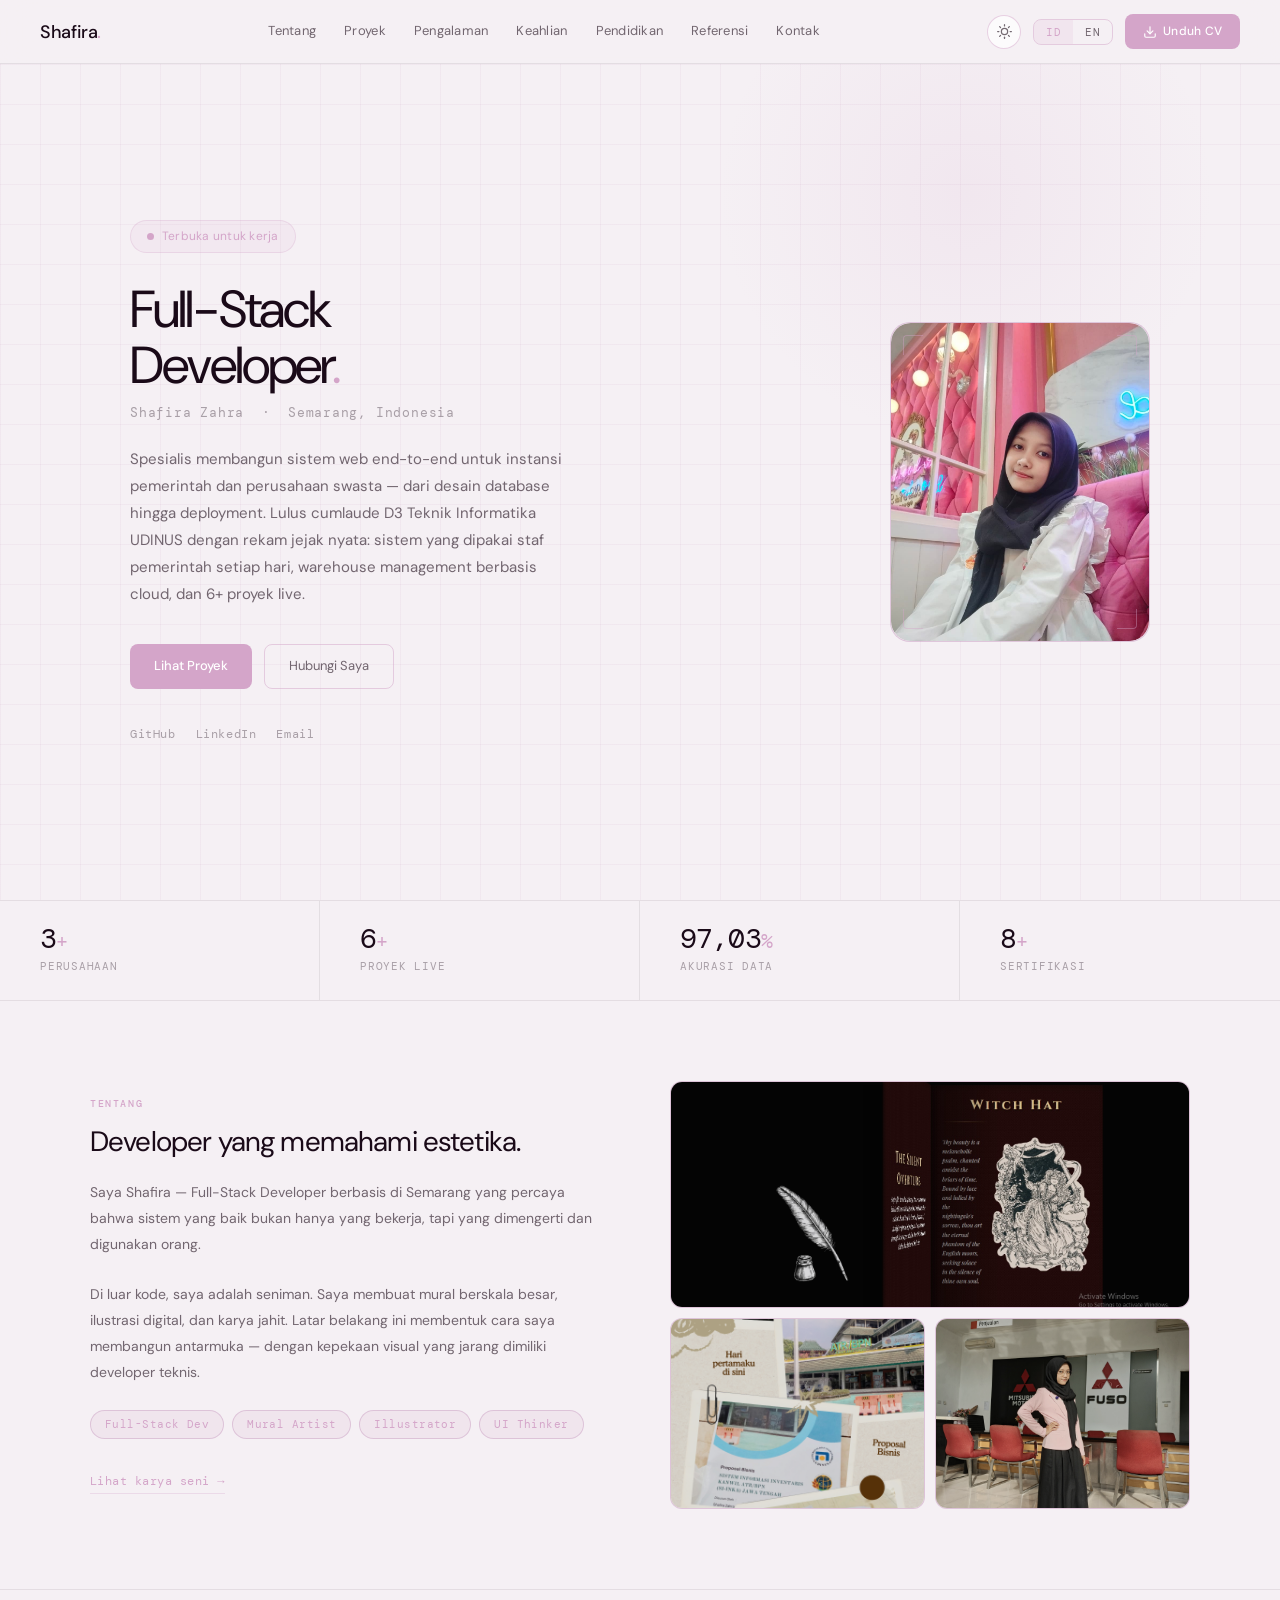
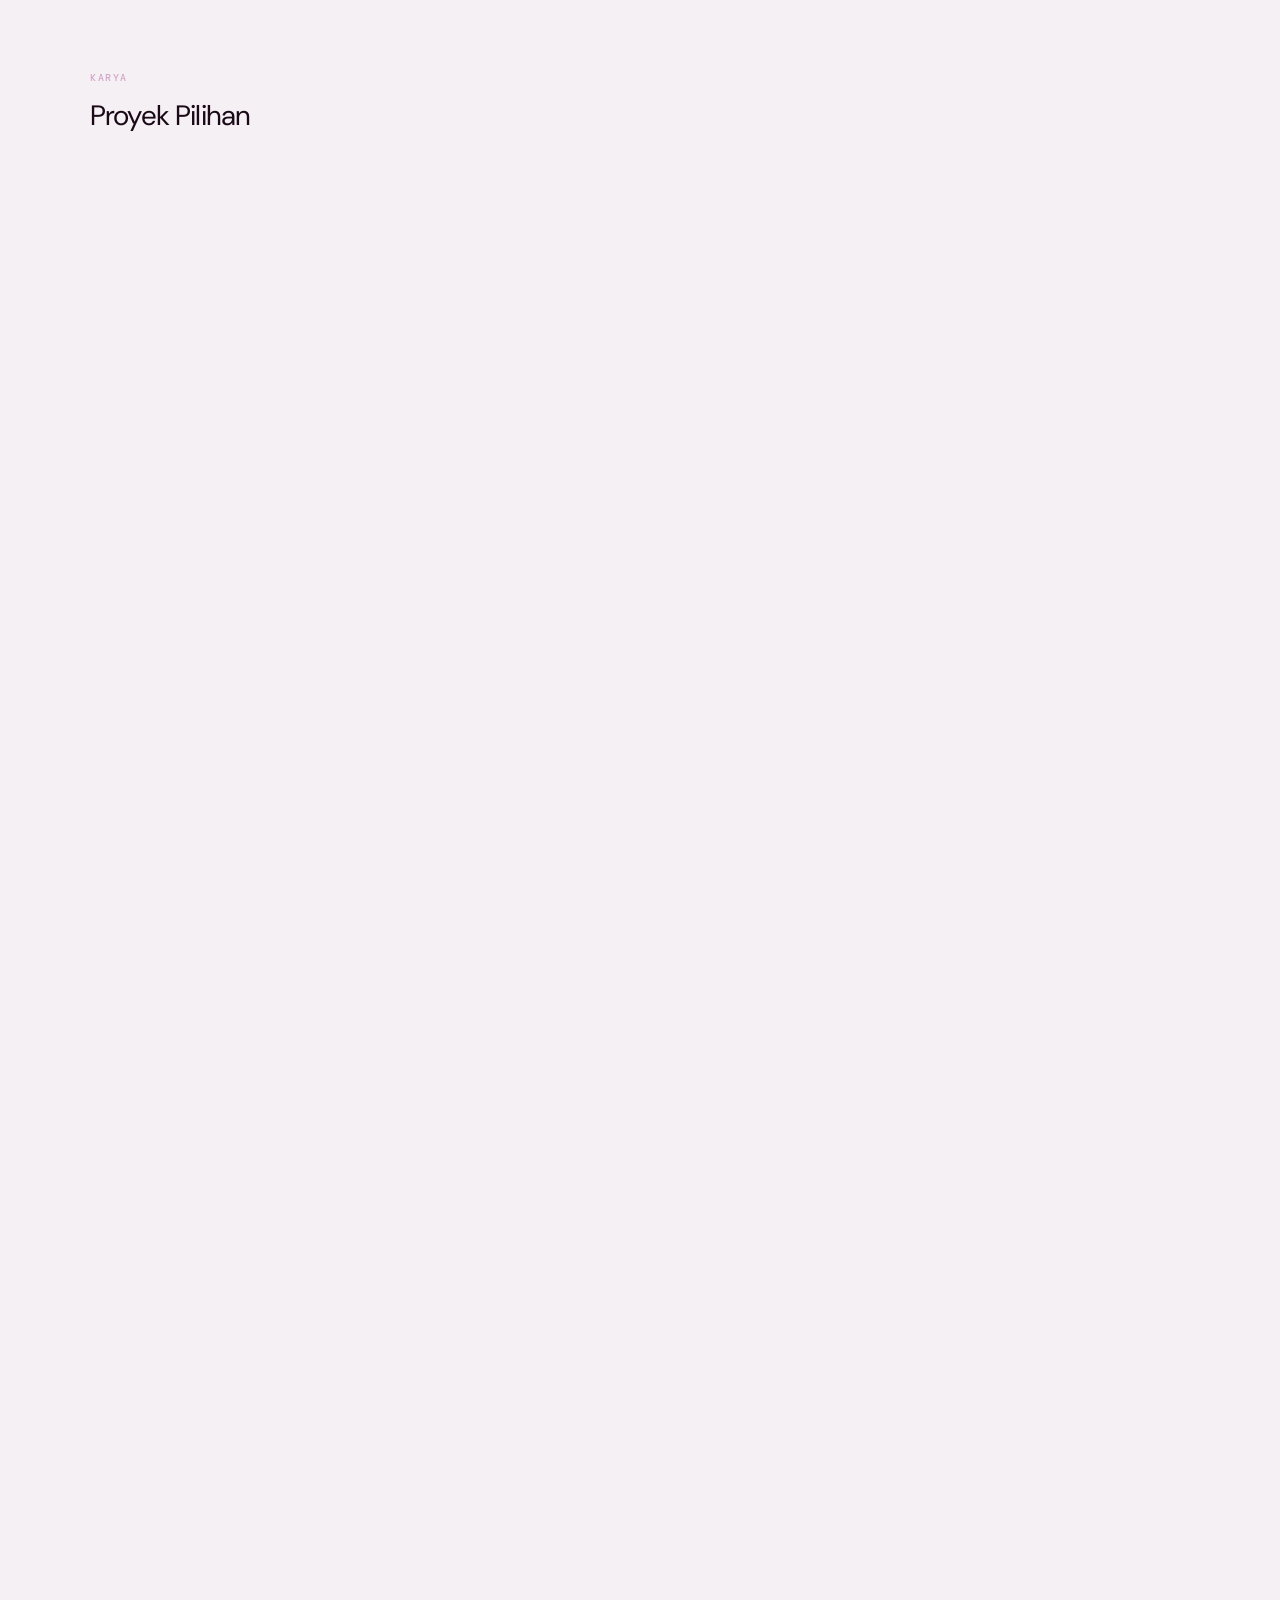
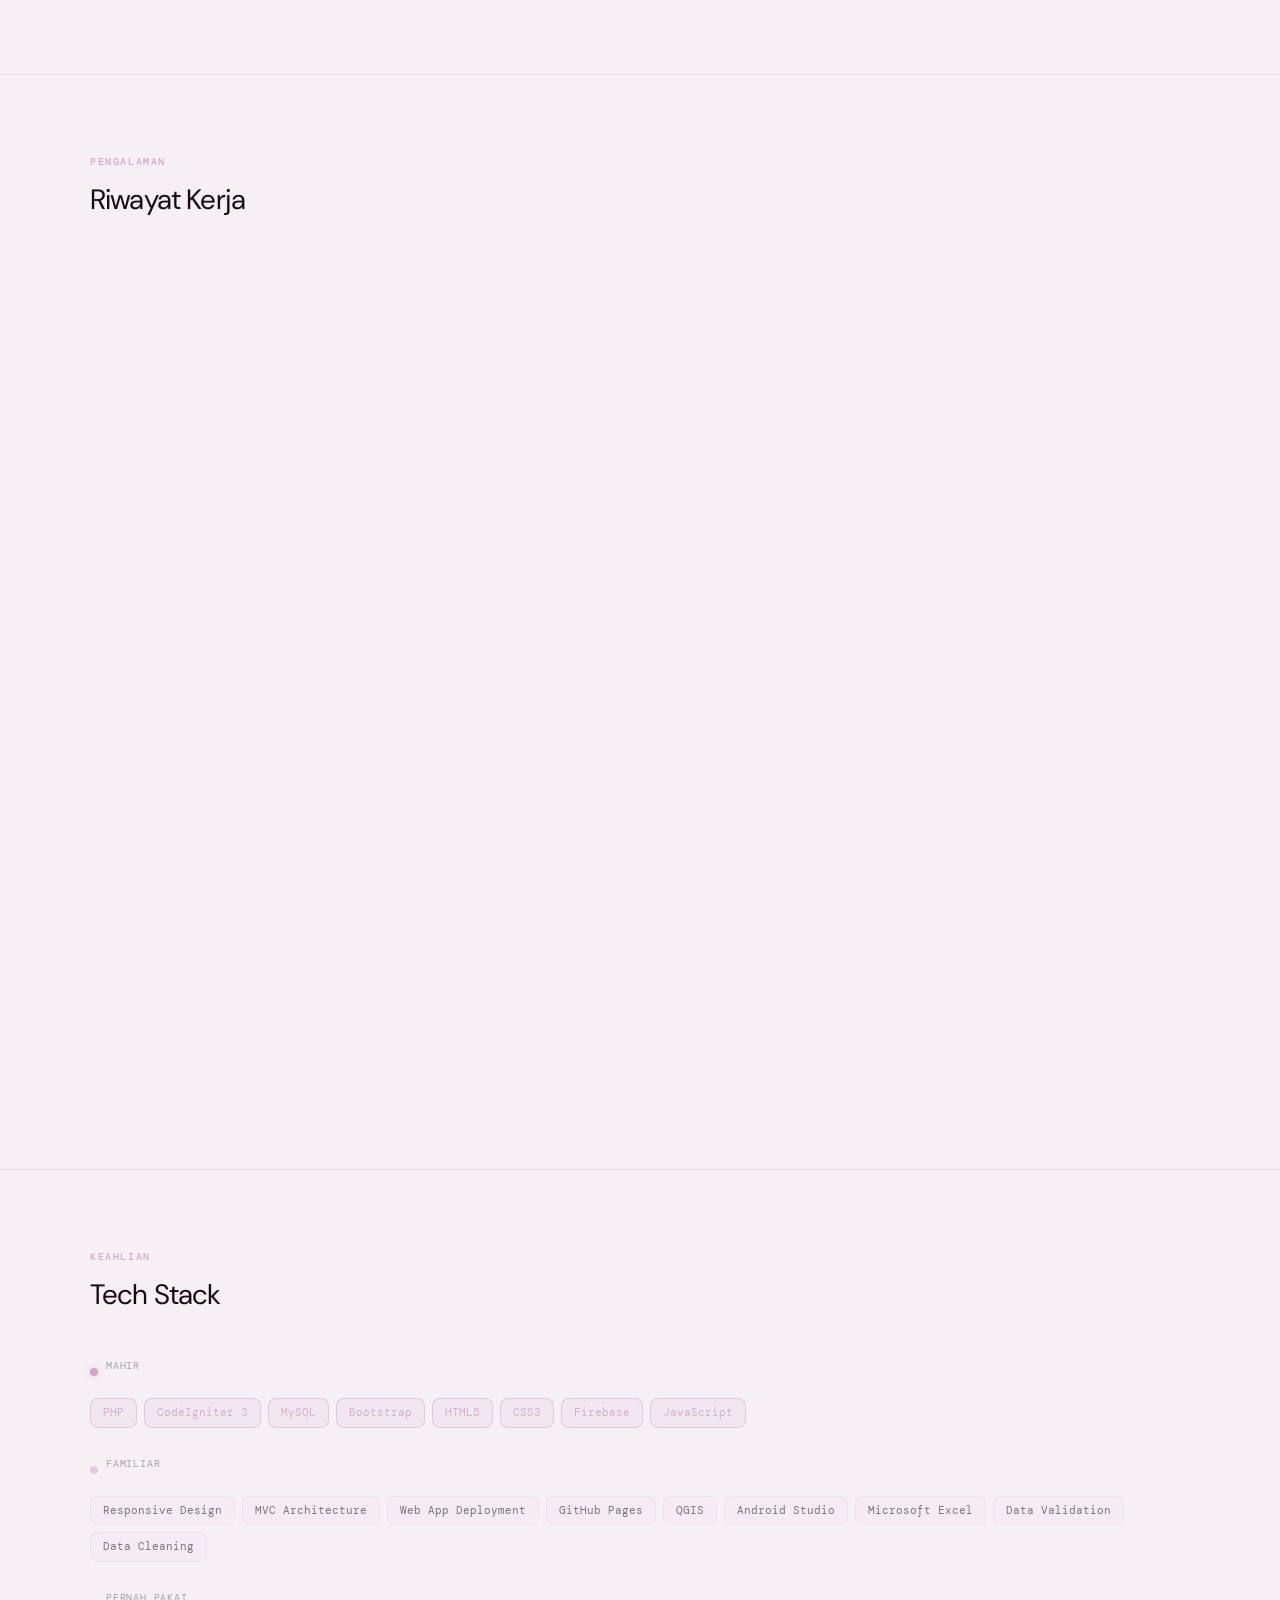
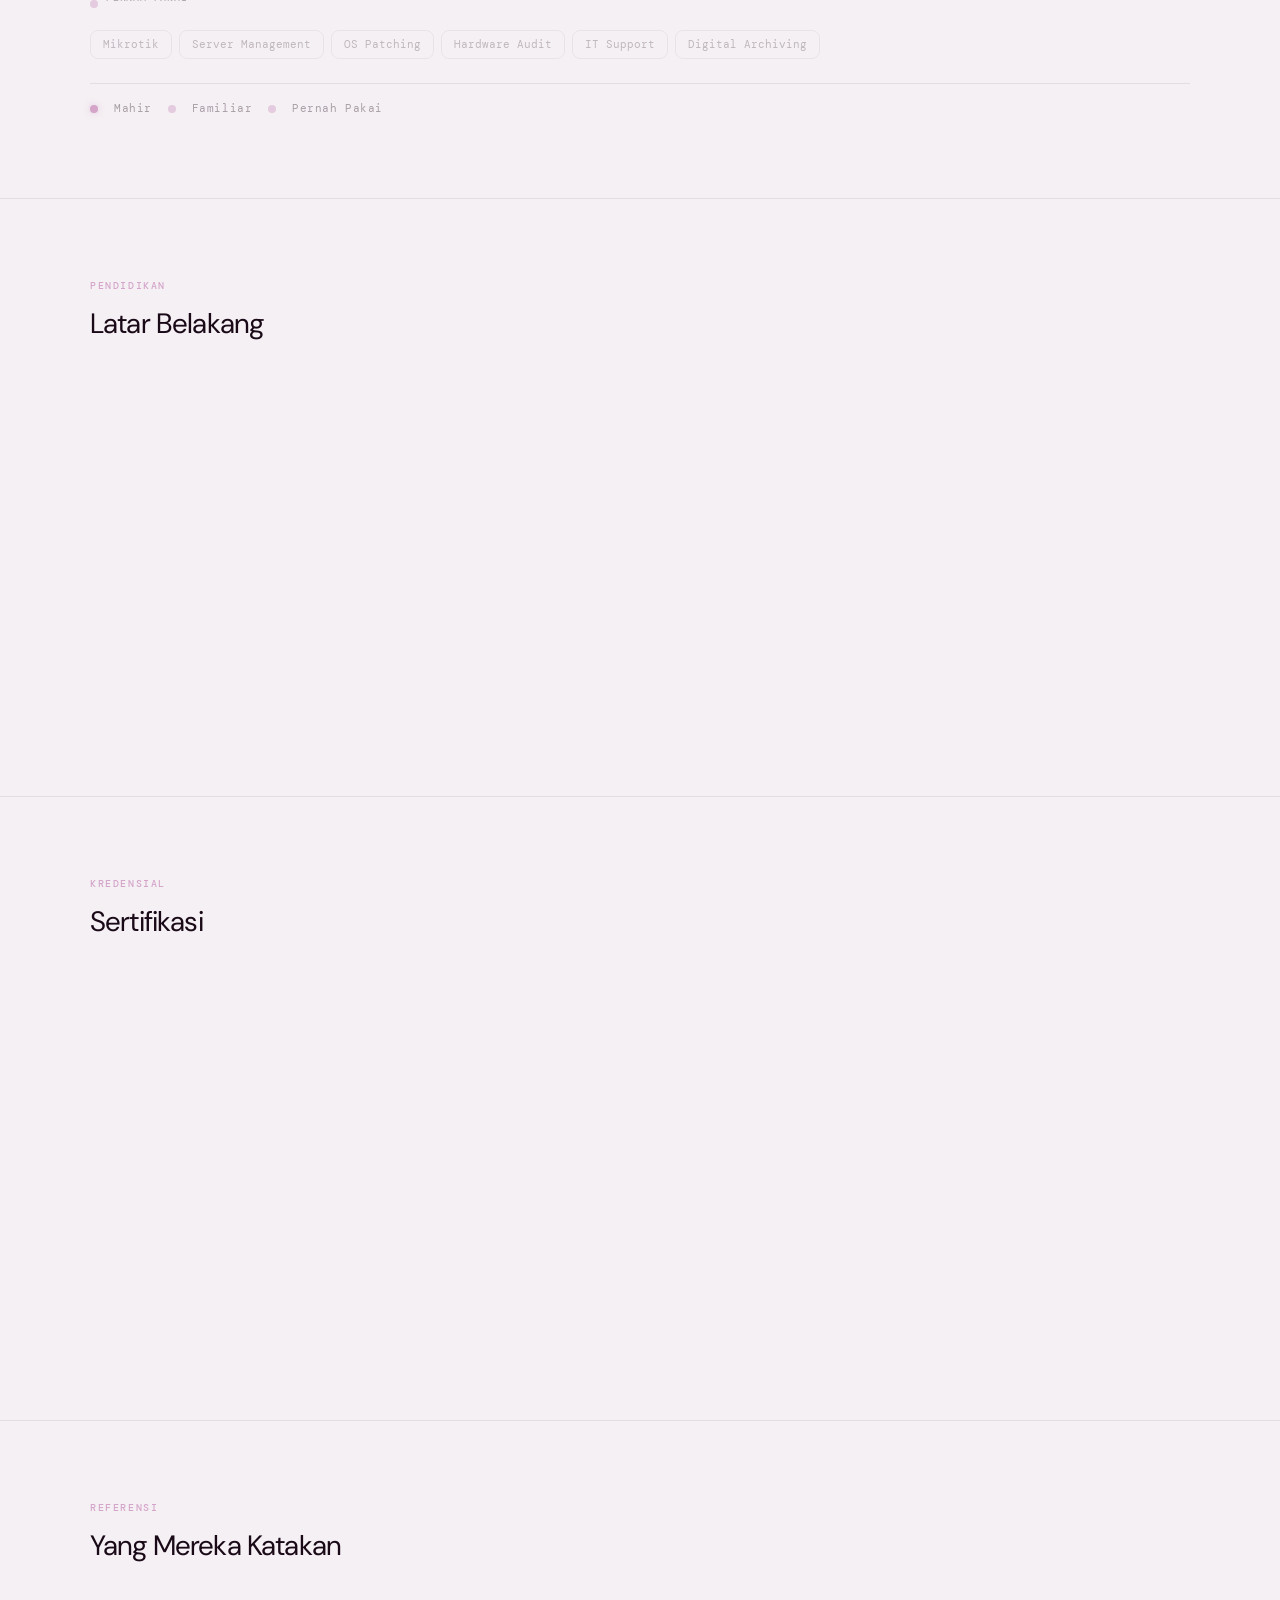
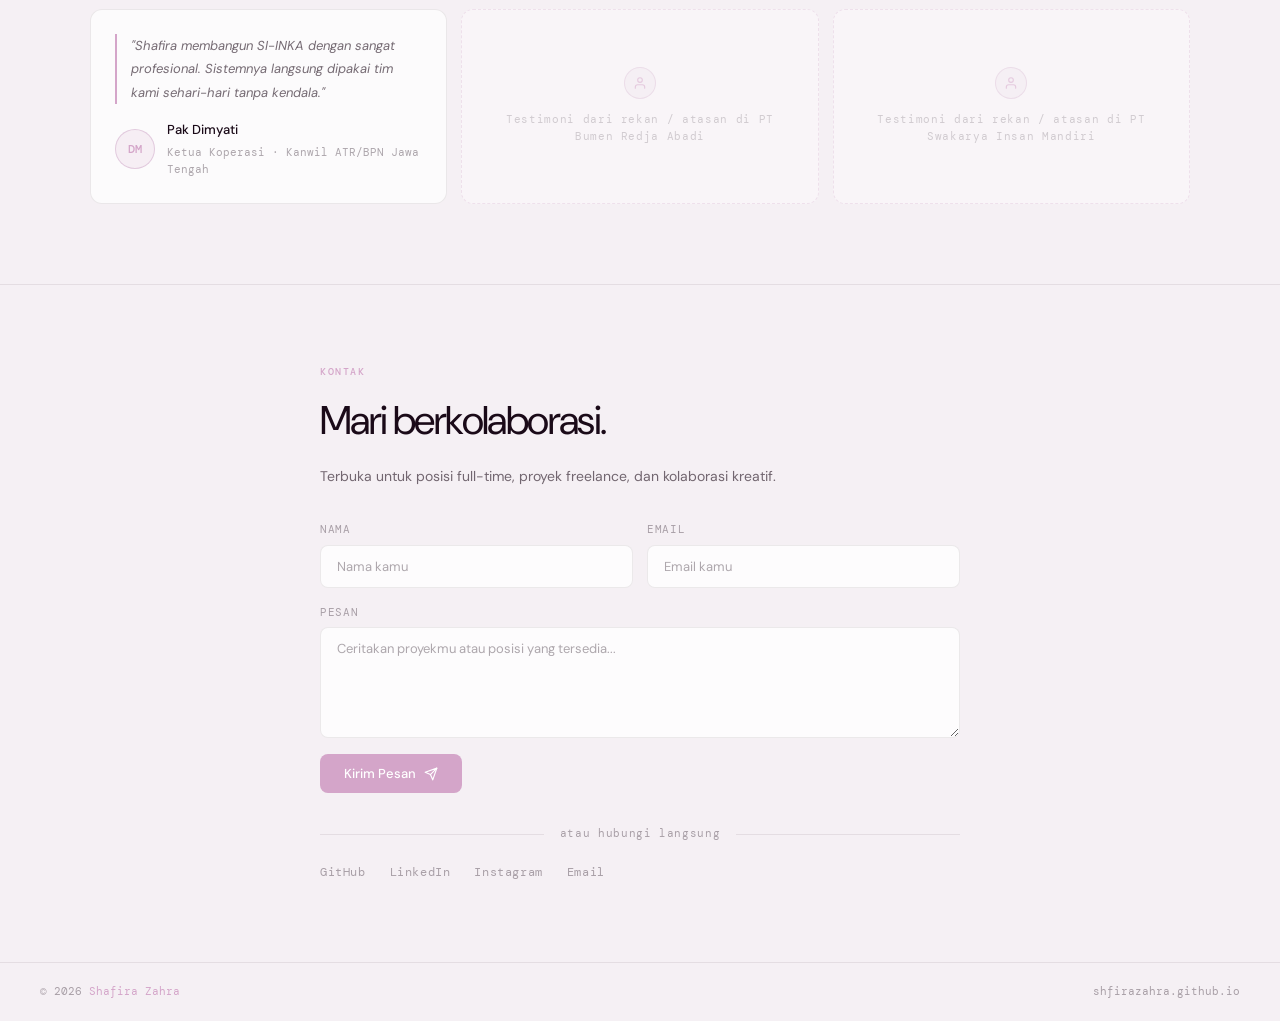
==== commit 04a0c218: "Update index.html" ====
--- a/index.html
+++ b/index.html
@@ -946,10 +946,11 @@
           <div class="cert-card"><p class="cert-issuer">APTI</p><p class="cert-name" data-id="c1">Sertifikat Kompetensi Keahlian Pemrograman Web</p><p class="cert-year">2024</p></div>
           <div class="cert-card"><p class="cert-issuer">BNSP</p><p class="cert-name" data-id="c2">Sertifikat Kompetensi Pemrograman Mobile Pratama</p><p class="cert-year">2024</p></div>
           <div class="cert-card"><p class="cert-issuer">UDINUS</p><p class="cert-name" data-id="c3">Sertifikat TOEFL Preparation</p><p class="cert-year">2024</p></div>
-          <div class="cert-card"><p class="cert-issuer">UDINUS</p><p class="cert-name" data-id="c4">Seminar Nasional Teknik Informatika</p><p class="cert-year">2023</p></div>
+          <div class="cert-card"><p class="cert-issuer">UDINUS</p><p class="cert-name" data-id="c4">Sertifikat Seminar Nasional Teknik Informatika</p><p class="cert-year">2023</p></div>
           <div class="cert-card"><p class="cert-issuer">Kemenaker RI</p><p class="cert-name" data-id="c5">Sertifikat Kompetensi Menjahit Pakaian</p><p class="cert-year">2020</p></div>
-          <div class="cert-card"><p class="cert-issuer">UPGRIS</p><p class="cert-name" data-id="c6">Finalis 8 Besar Business Plan</p><p class="cert-year">2019</p></div>
-          <div class="cert-card"><p class="cert-issuer">UDINUS</p><p class="cert-name" data-id="c7">Sertifikat Lomba Mural Art</p><p class="cert-year">2018</p></div>
+           <div class="cert-card"><p class="cert-issuer">BNSP</p><p class="cert-name" data-id="c6">Sertifikat Kompetensi Menjahit Pakaian</p><p class="cert-year">2020</p></div>
+          <div class="cert-card"><p class="cert-issuer">UPGRIS</p><p class="cert-name" data-id="c7">Finalis 8 Besar Business Plan</p><p class="cert-year">2019</p></div>
+          <div class="cert-card"><p class="cert-issuer">UDINUS</p><p class="cert-name" data-id="c8">Sertifikat Lomba Mural Art</p><p class="cert-year">2018</p></div>
         </div>
       </div>
     </section>
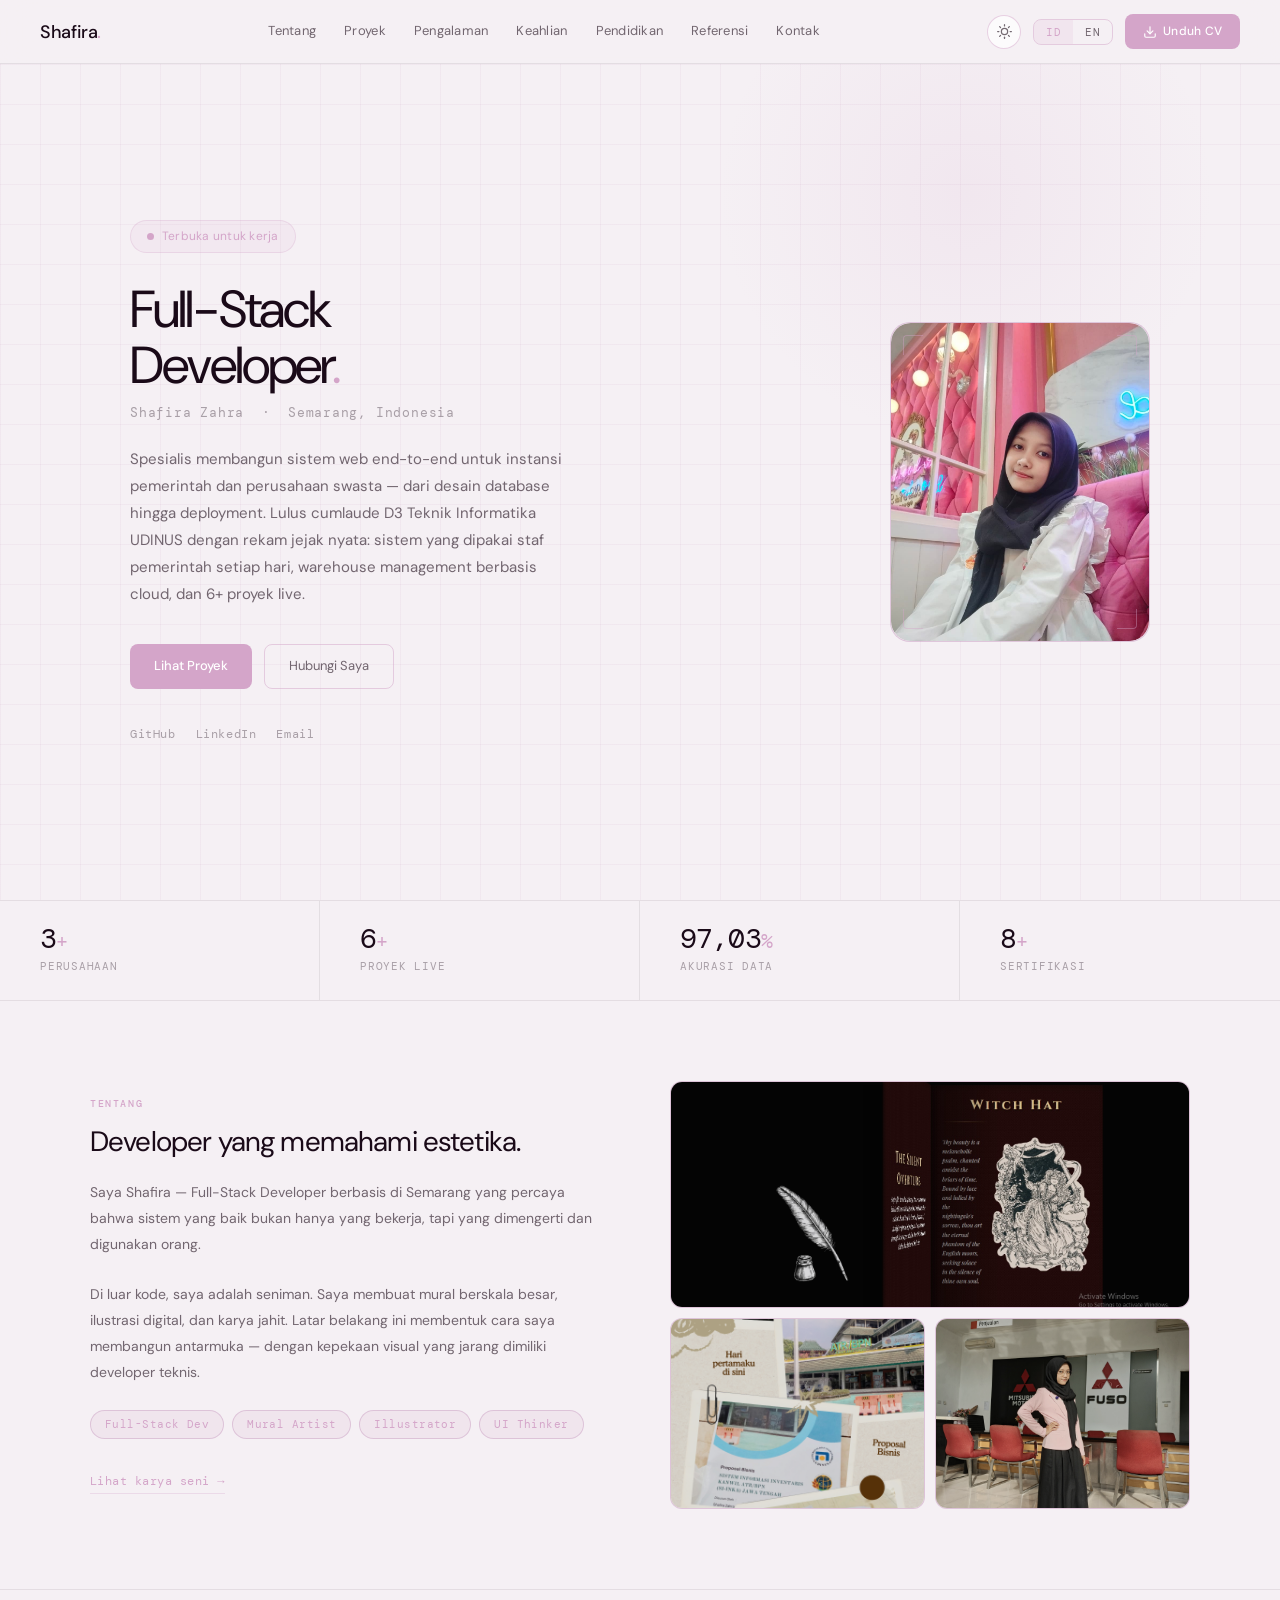
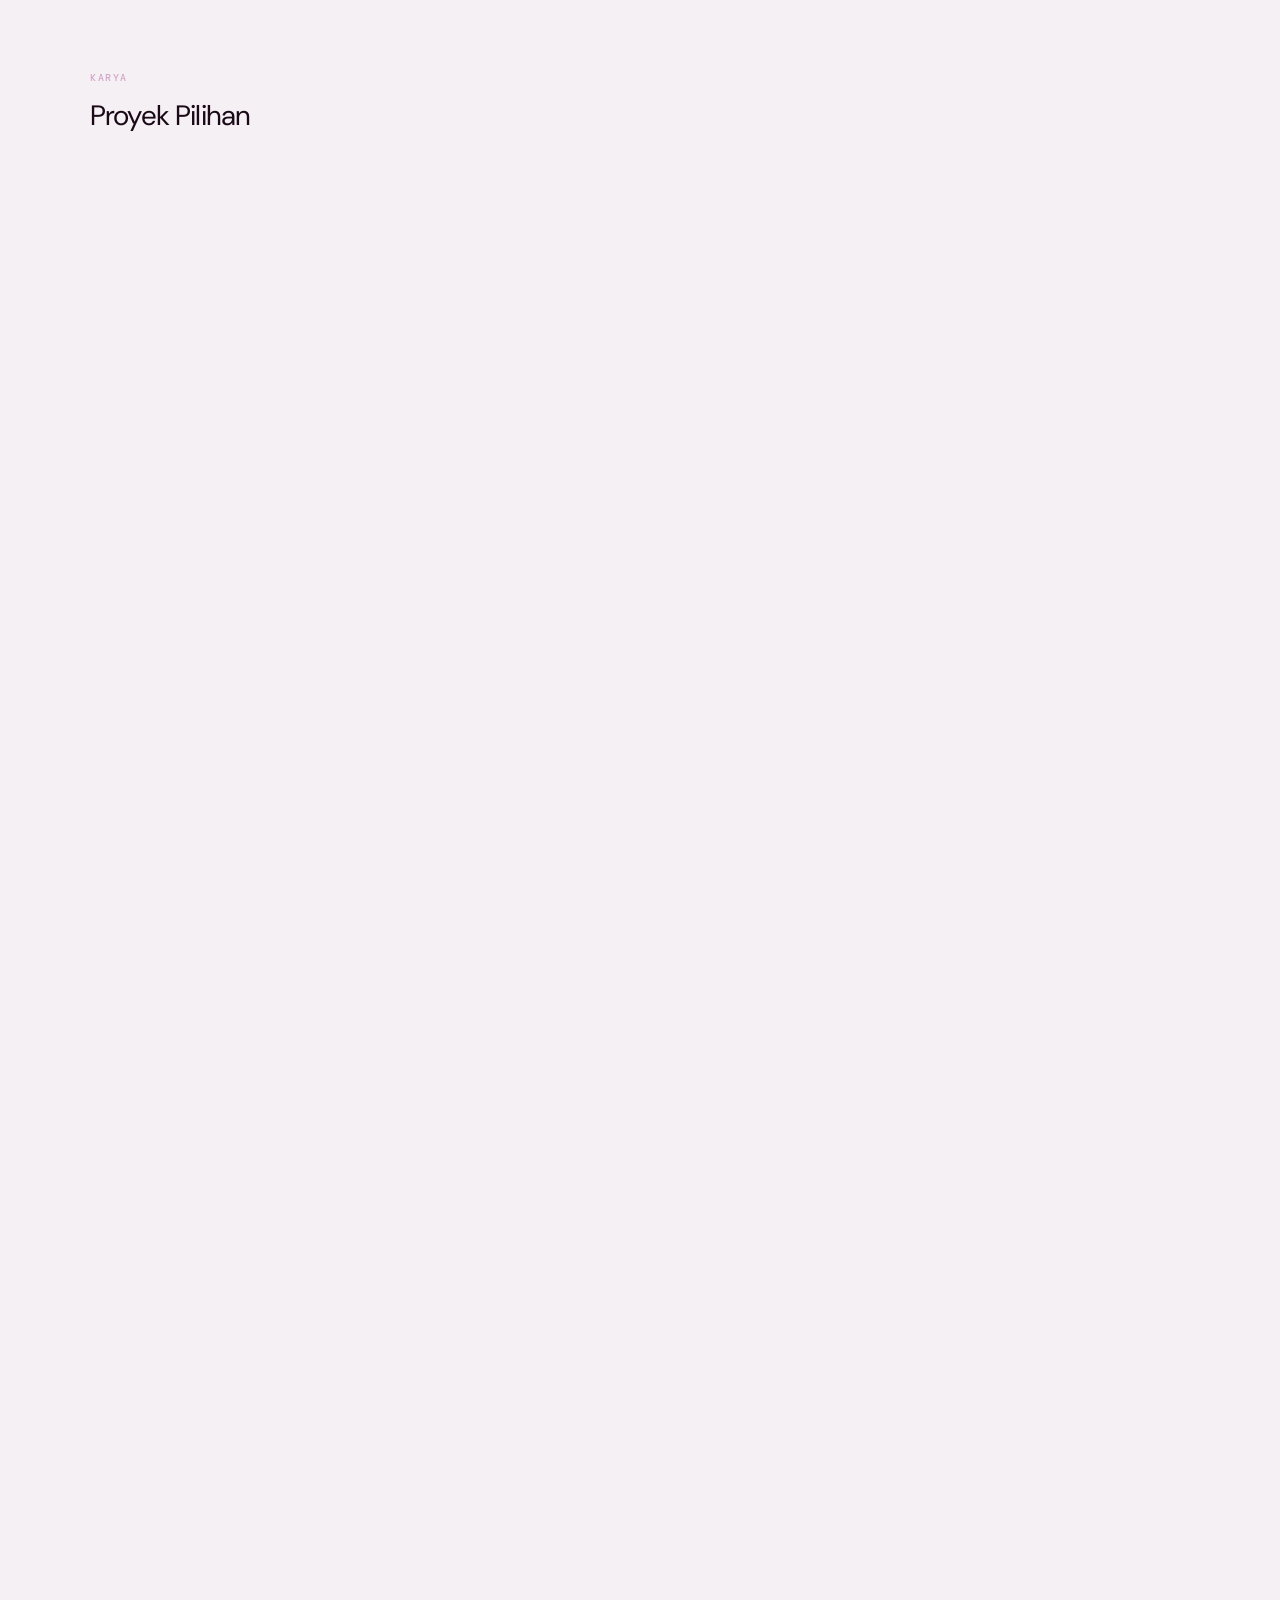
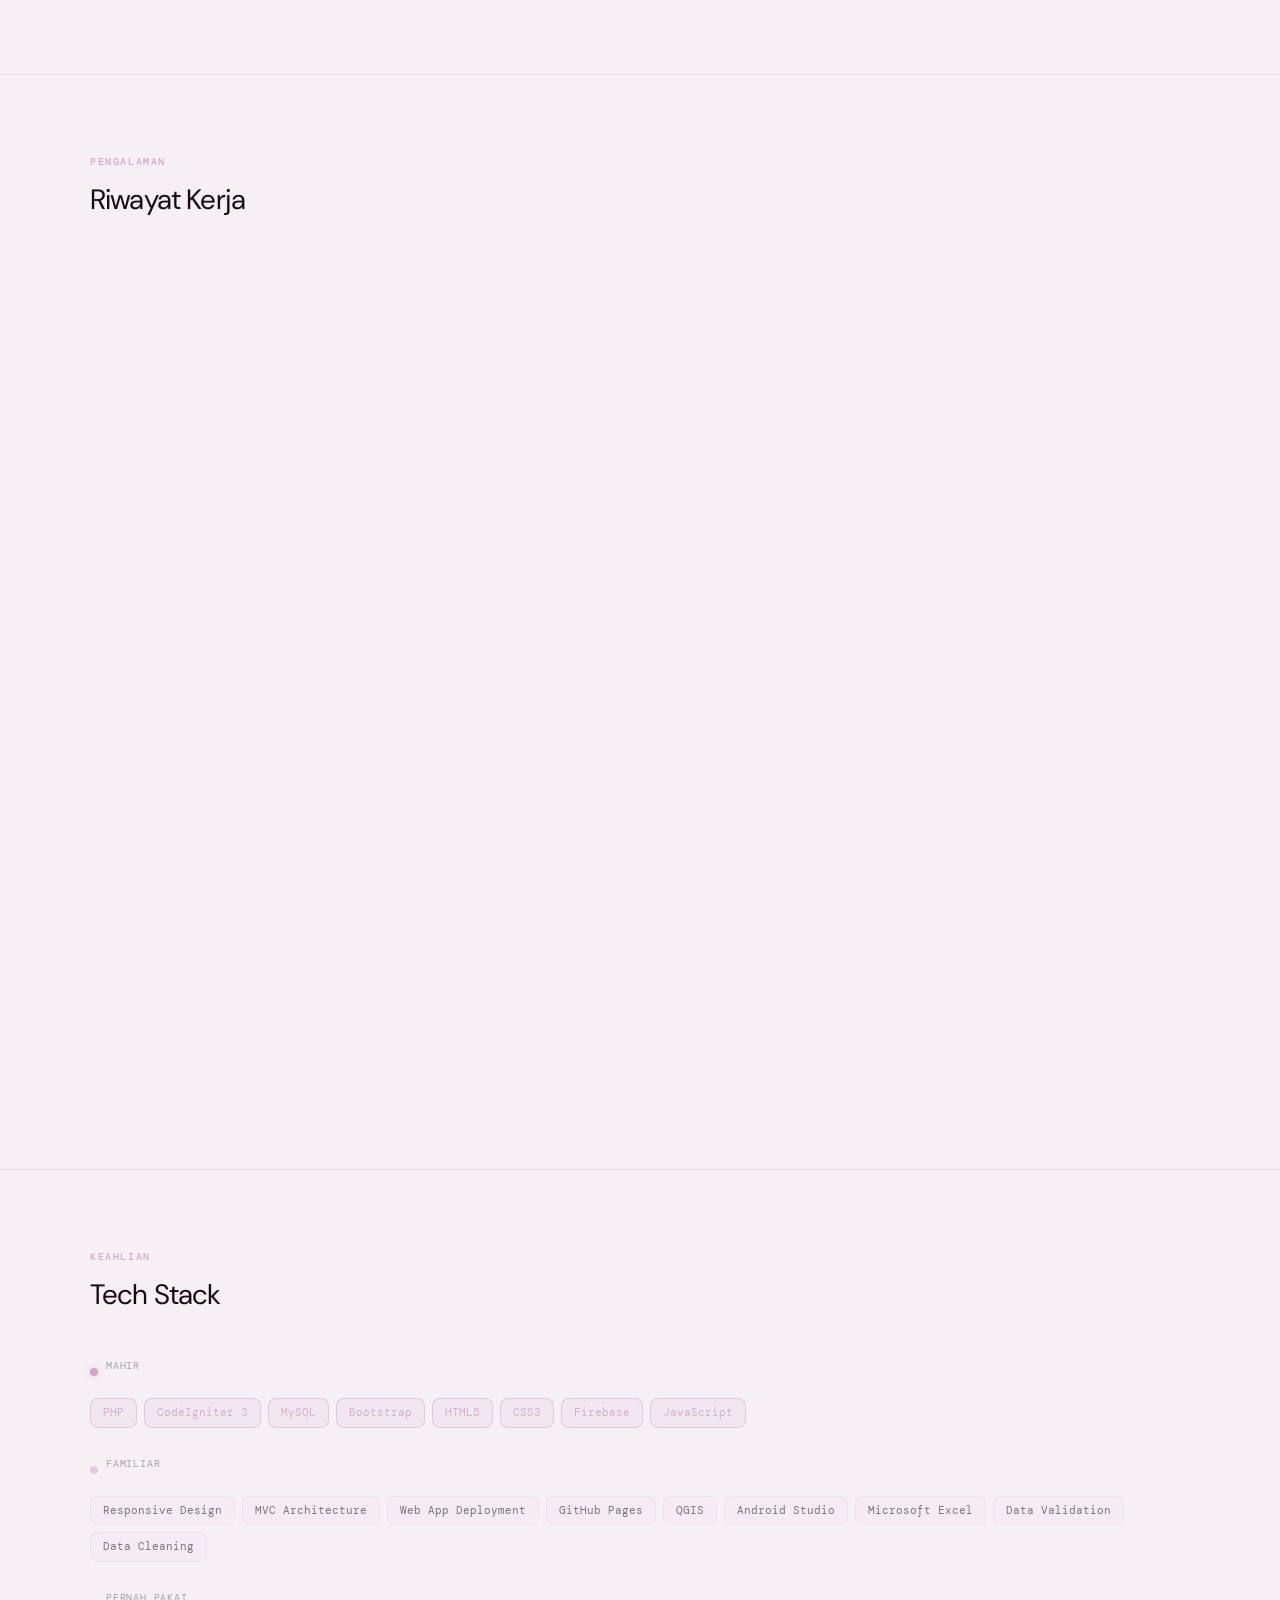
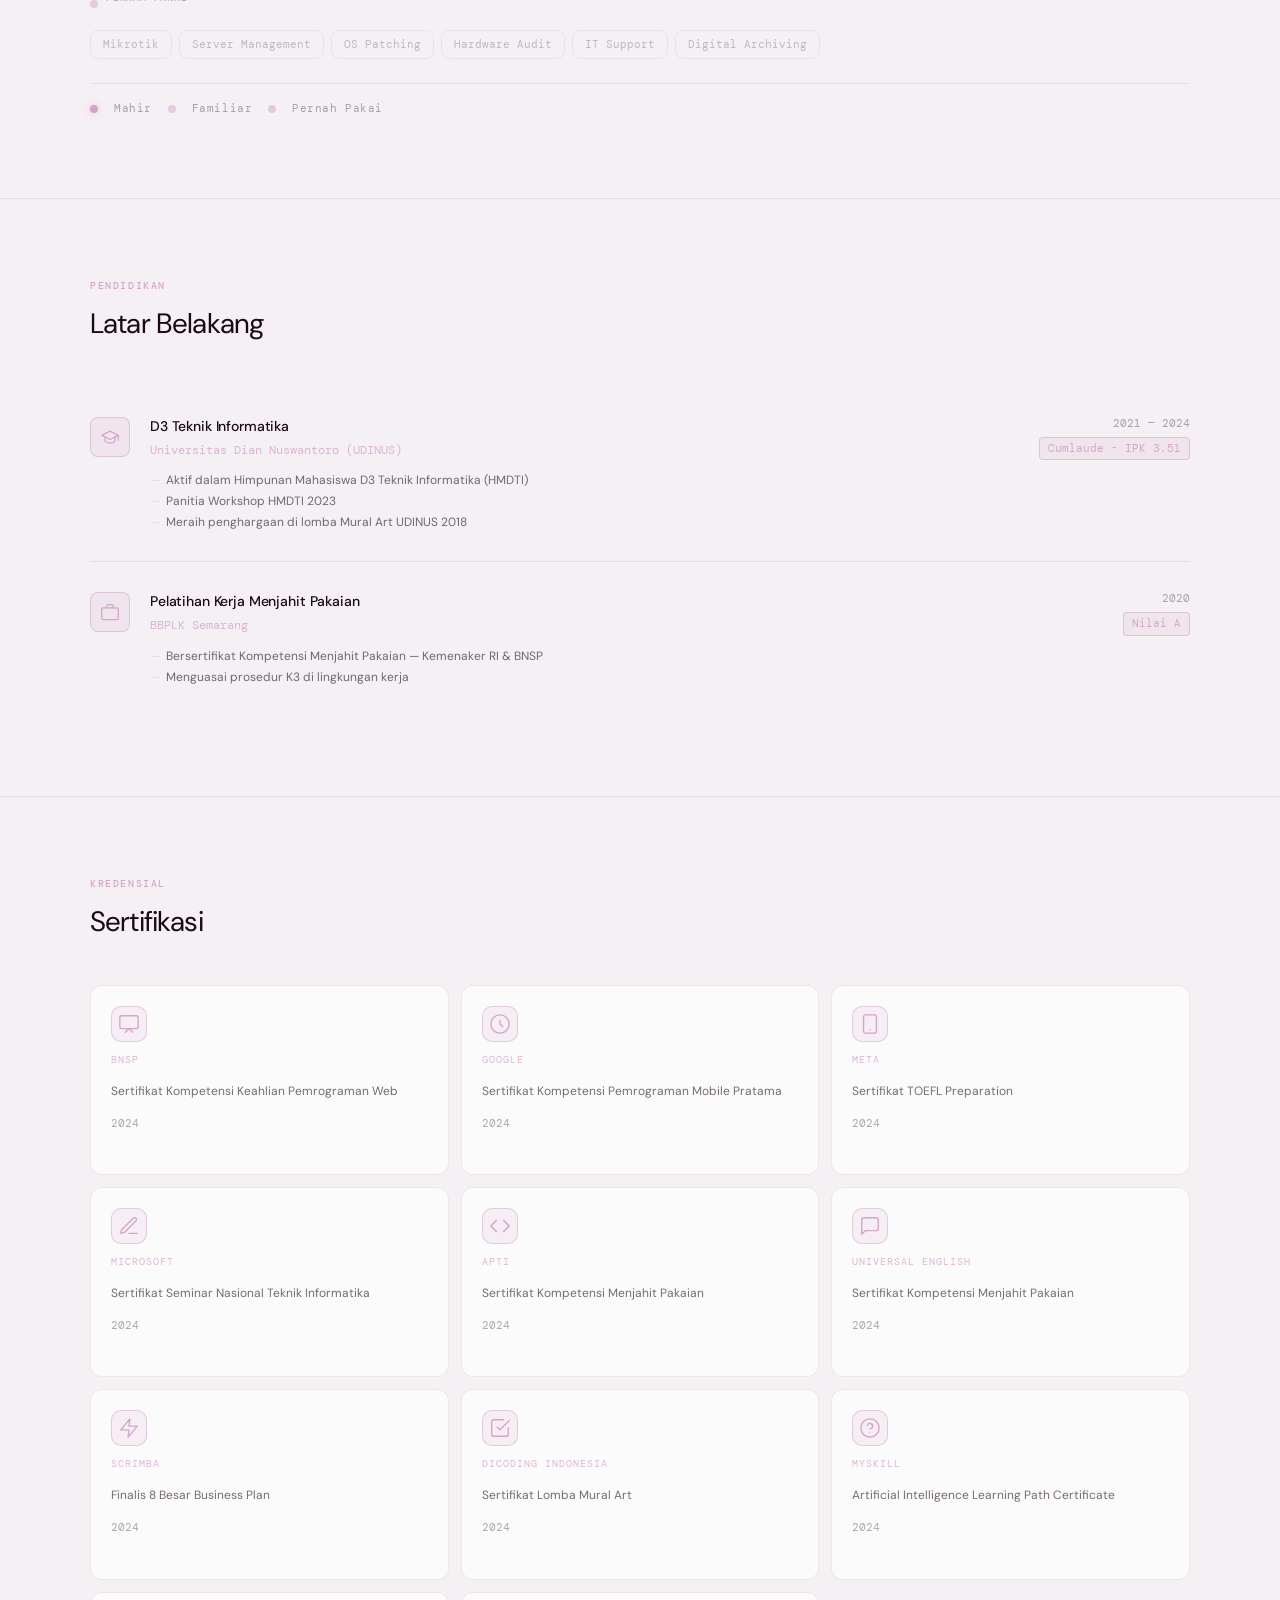
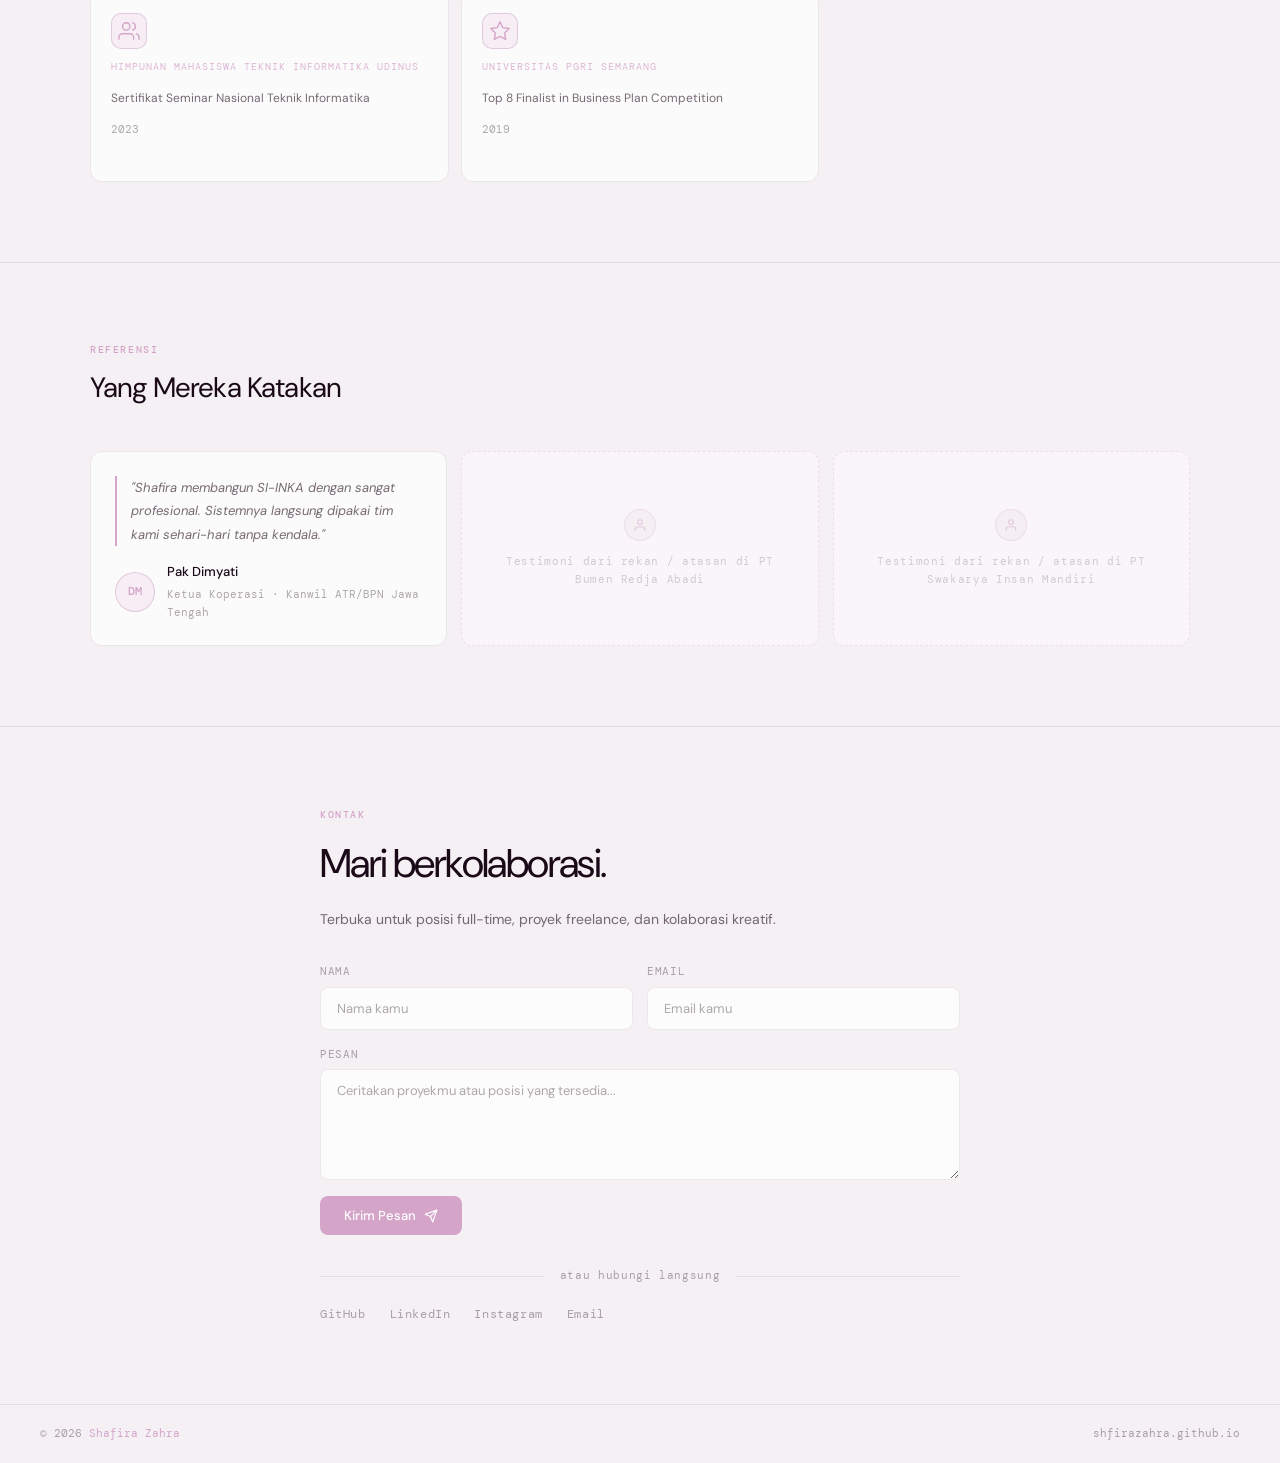
==== commit 192c1473: "Update index.html" ====
--- a/index.html
+++ b/index.html
@@ -234,6 +234,174 @@
     @media (max-width: 900px) {
       .testi-grid { grid-template-columns: 1fr !important; }
     }
+
+/* ── CERT CARD ENHANCEMENTS ── */
+.cert-card.cert-clickable {
+  cursor: pointer;
+  position: relative;
+  display: flex;
+  flex-direction: column;
+  gap: 6px;
+  transition: transform 0.2s ease, border-color 0.2s ease, box-shadow 0.2s ease;
+}
+.cert-card.cert-clickable:hover,
+.cert-card.cert-clickable:focus-visible {
+  transform: translateY(-3px);
+  border-color: var(--ac-border);
+  box-shadow: 0 8px 24px rgba(212,165,201,0.12);
+  outline: none;
+}
+.cert-badge {
+  width: 36px;
+  height: 36px;
+  border-radius: 10px;
+  background: var(--ac-dim);
+  border: 0.5px solid var(--ac-border);
+  display: flex;
+  align-items: center;
+  justify-content: center;
+  color: var(--ac);
+  margin-bottom: 4px;
+  flex-shrink: 0;
+}
+.cert-view-hint {
+  font-size: 10px;
+  color: var(--ac);
+  font-family: var(--mono);
+  letter-spacing: 0.06em;
+  opacity: 0;
+  transition: opacity 0.2s ease;
+  margin-top: auto;
+}
+.cert-card.cert-clickable:hover .cert-view-hint,
+.cert-card.cert-clickable:focus-visible .cert-view-hint {
+  opacity: 1;
+}
+
+/* ── CERT MODAL ── */
+.cert-modal-overlay {
+  position: fixed;
+  inset: 0;
+  background: rgba(0,0,0,0.72);
+  backdrop-filter: blur(6px);
+  -webkit-backdrop-filter: blur(6px);
+  z-index: 9999;
+  display: flex;
+  align-items: center;
+  justify-content: center;
+  padding: 24px;
+  opacity: 0;
+  pointer-events: none;
+  transition: opacity 0.25s ease;
+}
+.cert-modal-overlay.open {
+  opacity: 1;
+  pointer-events: all;
+}
+.cert-modal-box {
+  background: var(--bg-card);
+  border: 0.5px solid var(--border-hover);
+  border-radius: var(--radius);
+  width: 100%;
+  max-width: 680px;
+  max-height: 90vh;
+  overflow-y: auto;
+  position: relative;
+  padding: 32px;
+  transform: translateY(16px) scale(0.97);
+  transition: transform 0.25s ease;
+  box-shadow: 0 24px 80px rgba(0,0,0,0.45);
+}
+.cert-modal-overlay.open .cert-modal-box {
+  transform: translateY(0) scale(1);
+}
+.cert-modal-close {
+  position: absolute;
+  top: 16px;
+  right: 16px;
+  width: 32px;
+  height: 32px;
+  border-radius: 8px;
+  background: var(--ac-dim);
+  border: 0.5px solid var(--ac-border);
+  display: flex;
+  align-items: center;
+  justify-content: center;
+  color: var(--text-muted);
+  cursor: pointer;
+  transition: color var(--transition), background var(--transition);
+}
+.cert-modal-close:hover { color: var(--text); background: var(--bg-hover); }
+.cert-modal-header {
+  margin-bottom: 20px;
+  padding-right: 40px;
+}
+.cert-modal-issuer {
+  font-size: 11px;
+  color: var(--ac);
+  font-family: var(--mono);
+  letter-spacing: 0.06em;
+  text-transform: uppercase;
+  margin-bottom: 6px;
+}
+.cert-modal-title {
+  font-size: clamp(16px, 2.5vw, 20px);
+  font-weight: 400;
+  color: var(--text);
+  letter-spacing: -0.02em;
+  line-height: 1.35;
+  margin-bottom: 6px;
+}
+.cert-modal-year {
+  font-size: 12px;
+  color: var(--text-faint);
+  font-family: var(--mono);
+}
+.cert-modal-img-wrap {
+  border-radius: var(--radius-sm);
+  overflow: hidden;
+  border: 0.5px solid var(--ac-border);
+  background: var(--ac-dim);
+  min-height: 200px;
+  display: flex;
+  align-items: center;
+  justify-content: center;
+  position: relative;
+}
+.cert-modal-img {
+  width: 100%;
+  display: block;
+  object-fit: contain;
+  max-height: 65vh;
+  transition: opacity 0.3s ease;
+}
+.cert-modal-img.hidden { display: none; }
+.cert-modal-placeholder {
+  display: flex;
+  flex-direction: column;
+  align-items: center;
+  gap: 12px;
+  padding: 40px 24px;
+  color: var(--text-faint);
+  text-align: center;
+  font-size: 12px;
+  font-family: var(--mono);
+  line-height: 1.7;
+}
+.cert-modal-placeholder svg { stroke: var(--ac-border); opacity: 0.5; }
+.cert-modal-placeholder code {
+  background: var(--ac-dim);
+  border: 0.5px solid var(--ac-border);
+  border-radius: 4px;
+  padding: 2px 6px;
+  font-size: 11px;
+  color: var(--ac);
+}
+.cert-modal-placeholder.hidden { display: none; }
+
+@media (max-width: 480px) {
+  .cert-modal-box { padding: 20px 16px; }
+}
   </style>
 </head>
 <body>
@@ -935,25 +1103,334 @@
 
     <div class="divider"></div>
 
-    <!-- CERTS -->
-    <section class="section" id="certifications">
-      <div class="section-inner">
-        <div class="section-header">
-          <p class="sec-label" data-id="lbl-cert">Kredensial</p>
-          <h2 class="sec-title" data-id="title-cert">Sertifikasi</h2>
-        </div>
-        <div class="cert-grid">
-          <div class="cert-card"><p class="cert-issuer">APTI</p><p class="cert-name" data-id="c1">Sertifikat Kompetensi Keahlian Pemrograman Web</p><p class="cert-year">2024</p></div>
-          <div class="cert-card"><p class="cert-issuer">BNSP</p><p class="cert-name" data-id="c2">Sertifikat Kompetensi Pemrograman Mobile Pratama</p><p class="cert-year">2024</p></div>
-          <div class="cert-card"><p class="cert-issuer">UDINUS</p><p class="cert-name" data-id="c3">Sertifikat TOEFL Preparation</p><p class="cert-year">2024</p></div>
-          <div class="cert-card"><p class="cert-issuer">UDINUS</p><p class="cert-name" data-id="c4">Sertifikat Seminar Nasional Teknik Informatika</p><p class="cert-year">2023</p></div>
-          <div class="cert-card"><p class="cert-issuer">Kemenaker RI</p><p class="cert-name" data-id="c5">Sertifikat Kompetensi Menjahit Pakaian</p><p class="cert-year">2020</p></div>
-           <div class="cert-card"><p class="cert-issuer">BNSP</p><p class="cert-name" data-id="c6">Sertifikat Kompetensi Menjahit Pakaian</p><p class="cert-year">2020</p></div>
-          <div class="cert-card"><p class="cert-issuer">UPGRIS</p><p class="cert-name" data-id="c7">Finalis 8 Besar Business Plan</p><p class="cert-year">2019</p></div>
-          <div class="cert-card"><p class="cert-issuer">UDINUS</p><p class="cert-name" data-id="c8">Sertifikat Lomba Mural Art</p><p class="cert-year">2018</p></div>
-        </div>
-      </div>
-    </section>
+<section class="section" id="certifications">
+  <div class="section-inner">
+    <div class="section-header">
+      <p class="sec-label" data-id="lbl-cert">Kredensial</p>
+      <h2 class="sec-title" data-id="title-cert">Sertifikasi</h2>
+    </div>
+    <div class="cert-grid">
+
+      <!-- 1 -->
+      <div class="cert-card cert-clickable" tabindex="0" role="button"
+           data-cert-title="Sertifikat Kompetensi Junior Mobile Programmer"
+           data-cert-issuer="BNSP"
+           data-cert-year="2024"
+           data-cert-img="assets/images/cert/bnsp-mobile.jpg"
+           onclick="openCertModal(this)" onkeydown="if(event.key==='Enter')openCertModal(this)">
+        <div class="cert-badge">
+          <svg width="22" height="22" viewBox="0 0 24 24" fill="none" stroke="currentColor" stroke-width="1.5" stroke-linecap="round" stroke-linejoin="round"><rect x="2" y="3" width="20" height="14" rx="2"/><polyline points="8 21 12 17 16 21"/></svg>
+        </div>
+        <p class="cert-issuer">BNSP</p>
+        <p class="cert-name" data-id="c1">Sertifikat Kompetensi Junior Mobile Programmer</p>
+        <p class="cert-year">2024</p>
+        <span class="cert-view-hint" data-id="cert-view-hint">Lihat →</span>
+      </div>
+
+      <!-- 2 -->
+      <div class="cert-card cert-clickable" tabindex="0" role="button"
+           data-cert-title="Google AI Essentials Specialization"
+           data-cert-issuer="Google"
+           data-cert-year="2024"
+           data-cert-img="assets/images/cert/google-ai.jpg"
+           onclick="openCertModal(this)" onkeydown="if(event.key==='Enter')openCertModal(this)">
+        <div class="cert-badge">
+          <svg width="22" height="22" viewBox="0 0 24 24" fill="none" stroke="currentColor" stroke-width="1.5" stroke-linecap="round" stroke-linejoin="round"><circle cx="12" cy="12" r="10"/><path d="M12 8v4l3 3"/></svg>
+        </div>
+        <p class="cert-issuer">Google</p>
+        <p class="cert-name" data-id="c2">Google AI Essentials Specialization</p>
+        <p class="cert-year">2024</p>
+        <span class="cert-view-hint" data-id="cert-view-hint">Lihat →</span>
+      </div>
+
+      <!-- 3 -->
+      <div class="cert-card cert-clickable" tabindex="0" role="button"
+           data-cert-title="Meta Android Developer Professional Certificate"
+           data-cert-issuer="Meta"
+           data-cert-year="2024"
+           data-cert-img="assets/images/cert/meta-android.jpg"
+           onclick="openCertModal(this)" onkeydown="if(event.key==='Enter')openCertModal(this)">
+        <div class="cert-badge">
+          <svg width="22" height="22" viewBox="0 0 24 24" fill="none" stroke="currentColor" stroke-width="1.5" stroke-linecap="round" stroke-linejoin="round"><rect x="5" y="2" width="14" height="20" rx="2"/><line x1="12" y1="18" x2="12.01" y2="18"/></svg>
+        </div>
+        <p class="cert-issuer">Meta</p>
+        <p class="cert-name" data-id="c3">Meta Android Developer Professional Certificate</p>
+        <p class="cert-year">2024</p>
+        <span class="cert-view-hint" data-id="cert-view-hint">Lihat →</span>
+      </div>
+
+      <!-- 4 -->
+      <div class="cert-card cert-clickable" tabindex="0" role="button"
+           data-cert-title="Microsoft UX Design Professional Certificate"
+           data-cert-issuer="Microsoft"
+           data-cert-year="2024"
+           data-cert-img="assets/images/cert/microsoft-ux.jpg"
+           onclick="openCertModal(this)" onkeydown="if(event.key==='Enter')openCertModal(this)">
+        <div class="cert-badge">
+          <svg width="22" height="22" viewBox="0 0 24 24" fill="none" stroke="currentColor" stroke-width="1.5" stroke-linecap="round" stroke-linejoin="round"><path d="M12 20h9"/><path d="M16.5 3.5a2.121 2.121 0 0 1 3 3L7 19l-4 1 1-4L16.5 3.5z"/></svg>
+        </div>
+        <p class="cert-issuer">Microsoft</p>
+        <p class="cert-name" data-id="c4">Microsoft UX Design Professional Certificate</p>
+        <p class="cert-year">2024</p>
+        <span class="cert-view-hint" data-id="cert-view-hint">Lihat →</span>
+      </div>
+
+      <!-- 5 -->
+      <div class="cert-card cert-clickable" tabindex="0" role="button"
+           data-cert-title="Sertifikat Kompetensi Pemrograman Web"
+           data-cert-issuer="APTI"
+           data-cert-year="2024"
+           data-cert-img="assets/images/cert/apti-web.jpg"
+           onclick="openCertModal(this)" onkeydown="if(event.key==='Enter')openCertModal(this)">
+        <div class="cert-badge">
+          <svg width="22" height="22" viewBox="0 0 24 24" fill="none" stroke="currentColor" stroke-width="1.5" stroke-linecap="round" stroke-linejoin="round"><polyline points="16 18 22 12 16 6"/><polyline points="8 6 2 12 8 18"/></svg>
+        </div>
+        <p class="cert-issuer">APTI</p>
+        <p class="cert-name" data-id="c5">Sertifikat Kompetensi Pemrograman Web</p>
+        <p class="cert-year">2024</p>
+        <span class="cert-view-hint" data-id="cert-view-hint">Lihat →</span>
+      </div>
+
+      <!-- 6 -->
+      <div class="cert-card cert-clickable" tabindex="0" role="button"
+           data-cert-title="TOEFL Proficiency Test Certificate"
+           data-cert-issuer="Universal English"
+           data-cert-year="2024"
+           data-cert-img="assets/images/cert/toefl-ue.jpg"
+           onclick="openCertModal(this)" onkeydown="if(event.key==='Enter')openCertModal(this)">
+        <div class="cert-badge">
+          <svg width="22" height="22" viewBox="0 0 24 24" fill="none" stroke="currentColor" stroke-width="1.5" stroke-linecap="round" stroke-linejoin="round"><path d="M21 15a2 2 0 0 1-2 2H7l-4 4V5a2 2 0 0 1 2-2h14a2 2 0 0 1 2 2z"/></svg>
+        </div>
+        <p class="cert-issuer">Universal English</p>
+        <p class="cert-name" data-id="c6">TOEFL Proficiency Test Certificate</p>
+        <p class="cert-year">2024</p>
+        <span class="cert-view-hint" data-id="cert-view-hint">Lihat →</span>
+      </div>
+
+      <!-- 7 -->
+      <div class="cert-card cert-clickable" tabindex="0" role="button"
+           data-cert-title="Python Specialization"
+           data-cert-issuer="Scrimba"
+           data-cert-year="2024"
+           data-cert-img="assets/images/cert/scrimba-python.jpg"
+           onclick="openCertModal(this)" onkeydown="if(event.key==='Enter')openCertModal(this)">
+        <div class="cert-badge">
+          <svg width="22" height="22" viewBox="0 0 24 24" fill="none" stroke="currentColor" stroke-width="1.5" stroke-linecap="round" stroke-linejoin="round"><path d="M13 2L3 14h9l-1 8 10-12h-9l1-8z"/></svg>
+        </div>
+        <p class="cert-issuer">Scrimba</p>
+        <p class="cert-name" data-id="c7">Python Specialization</p>
+        <p class="cert-year">2024</p>
+        <span class="cert-view-hint" data-id="cert-view-hint">Lihat →</span>
+      </div>
+
+      <!-- 8 -->
+      <div class="cert-card cert-clickable" tabindex="0" role="button"
+           data-cert-title="SOLID Programming Principles Certificate"
+           data-cert-issuer="Dicoding Indonesia"
+           data-cert-year="2024"
+           data-cert-img="assets/images/cert/dicoding-solid.jpg"
+           onclick="openCertModal(this)" onkeydown="if(event.key==='Enter')openCertModal(this)">
+        <div class="cert-badge">
+          <svg width="22" height="22" viewBox="0 0 24 24" fill="none" stroke="currentColor" stroke-width="1.5" stroke-linecap="round" stroke-linejoin="round"><polyline points="9 11 12 14 22 4"/><path d="M21 12v7a2 2 0 0 1-2 2H5a2 2 0 0 1-2-2V5a2 2 0 0 1 2-2h11"/></svg>
+        </div>
+        <p class="cert-issuer">Dicoding Indonesia</p>
+        <p class="cert-name" data-id="c8">SOLID Programming Principles Certificate</p>
+        <p class="cert-year">2024</p>
+        <span class="cert-view-hint" data-id="cert-view-hint">Lihat →</span>
+      </div>
+
+      <!-- 9 -->
+      <div class="cert-card cert-clickable" tabindex="0" role="button"
+           data-cert-title="Artificial Intelligence Learning Path Certificate"
+           data-cert-issuer="MySkill"
+           data-cert-year="2024"
+           data-cert-img="assets/images/cert/myskill-ai.jpg"
+           onclick="openCertModal(this)" onkeydown="if(event.key==='Enter')openCertModal(this)">
+        <div class="cert-badge">
+          <svg width="22" height="22" viewBox="0 0 24 24" fill="none" stroke="currentColor" stroke-width="1.5" stroke-linecap="round" stroke-linejoin="round"><circle cx="12" cy="12" r="10"/><path d="M9.09 9a3 3 0 0 1 5.83 1c0 2-3 3-3 3"/><line x1="12" y1="17" x2="12.01" y2="17"/></svg>
+        </div>
+        <p class="cert-issuer">MySkill</p>
+        <p class="cert-name" data-id="c9">Artificial Intelligence Learning Path Certificate</p>
+        <p class="cert-year">2024</p>
+        <span class="cert-view-hint" data-id="cert-view-hint">Lihat →</span>
+      </div>
+
+      <!-- 10 -->
+      <div class="cert-card cert-clickable" tabindex="0" role="button"
+           data-cert-title="Sertifikat Seminar Nasional Teknik Informatika"
+           data-cert-issuer="HMTI UDINUS"
+           data-cert-year="2023"
+           data-cert-img="assets/images/cert/hmti-semnas.jpg"
+           onclick="openCertModal(this)" onkeydown="if(event.key==='Enter')openCertModal(this)">
+        <div class="cert-badge">
+          <svg width="22" height="22" viewBox="0 0 24 24" fill="none" stroke="currentColor" stroke-width="1.5" stroke-linecap="round" stroke-linejoin="round"><path d="M17 21v-2a4 4 0 0 0-4-4H5a4 4 0 0 0-4 4v2"/><circle cx="9" cy="7" r="4"/><path d="M23 21v-2a4 4 0 0 0-3-3.87"/><path d="M16 3.13a4 4 0 0 1 0 7.75"/></svg>
+        </div>
+        <p class="cert-issuer">Himpunan Mahasiswa Teknik Informatika UDINUS</p>
+        <p class="cert-name" data-id="c10">Sertifikat Seminar Nasional Teknik Informatika</p>
+        <p class="cert-year">2023</p>
+        <span class="cert-view-hint" data-id="cert-view-hint">Lihat →</span>
+      </div>
+
+      <!-- 11 -->
+      <div class="cert-card cert-clickable" tabindex="0" role="button"
+           data-cert-title="Top 8 Finalist in Business Plan Competition"
+           data-cert-issuer="Universitas PGRI Semarang"
+           data-cert-year="2019"
+           data-cert-img="assets/images/cert/upgris-bplan.jpg"
+           onclick="openCertModal(this)" onkeydown="if(event.key==='Enter')openCertModal(this)">
+        <div class="cert-badge">
+          <svg width="22" height="22" viewBox="0 0 24 24" fill="none" stroke="currentColor" stroke-width="1.5" stroke-linecap="round" stroke-linejoin="round"><polygon points="12 2 15.09 8.26 22 9.27 17 14.14 18.18 21.02 12 17.77 5.82 21.02 7 14.14 2 9.27 8.91 8.26 12 2"/></svg>
+        </div>
+        <p class="cert-issuer">Universitas PGRI Semarang</p>
+        <p class="cert-name" data-id="c11">Top 8 Finalist in Business Plan Competition</p>
+        <p class="cert-year">2019</p>
+        <span class="cert-view-hint" data-id="cert-view-hint">Lihat →</span>
+      </div>
+
+    </div>
+  </div>
+</section>
+    
+<div class="cert-modal-overlay" id="cert-modal" role="dialog" aria-modal="true" aria-label="Certificate viewer" onclick="closeCertModal(event)">
+  <div class="cert-modal-box">
+    <button class="cert-modal-close" onclick="closeCertModal()" aria-label="Tutup">
+      <svg width="18" height="18" viewBox="0 0 24 24" fill="none" stroke="currentColor" stroke-width="2" stroke-linecap="round" stroke-linejoin="round"><line x1="18" y1="6" x2="6" y2="18"/><line x1="6" y1="6" x2="18" y2="18"/></svg>
+    </button>
+    <div class="cert-modal-header">
+      <p class="cert-modal-issuer" id="modal-issuer"></p>
+      <h3 class="cert-modal-title" id="modal-title"></h3>
+      <p class="cert-modal-year" id="modal-year"></p>
+    </div>
+    <div class="cert-modal-img-wrap">
+      <img id="modal-img" src="" alt="" class="cert-modal-img">
+      <div class="cert-modal-placeholder" id="modal-placeholder">
+        <svg width="40" height="40" viewBox="0 0 24 24" fill="none" stroke="currentColor" stroke-width="1" stroke-linecap="round"><rect x="3" y="3" width="18" height="18" rx="2"/><circle cx="8.5" cy="8.5" r="1.5"/><polyline points="21 15 16 10 5 21"/></svg>
+        <span id="modal-placeholder-txt">Gambar sertifikat belum tersedia.<br>Tambahkan file ke <code>assets/images/cert/</code></span>
+      </div>
+    </div>
+  </div>
+</div>
+
+<!-- ═══════════════════ 4. JS PATCH (for script.js) ══════════════ -->
+<!--
+  In script.js, find the cert keys (c1–c8) inside T.id and T.en,
+  then REPLACE them with the following:
+
+  ── Inside T.id (Indonesian translations):
+  ──────────────────────────────────────────
+    'lbl-cert': 'Kredensial', 'title-cert': 'Sertifikasi',
+    'c1':  'Sertifikat Kompetensi Junior Mobile Programmer',
+    'c2':  'Google AI Essentials Specialization',
+    'c3':  'Meta Android Developer Professional Certificate',
+    'c4':  'Microsoft UX Design Professional Certificate',
+    'c5':  'Sertifikat Kompetensi Pemrograman Web',
+    'c6':  'TOEFL Proficiency Test Certificate',
+    'c7':  'Python Specialization',
+    'c8':  'SOLID Programming Principles Certificate',
+    'c9':  'Artificial Intelligence Learning Path Certificate',
+    'c10': 'Sertifikat Seminar Nasional Teknik Informatika',
+    'c11': 'Top 8 Finalist in Business Plan Competition',
+    'cert-view-hint': 'Lihat →',
+
+  ── Inside T.en (English translations):
+  ──────────────────────────────────────────
+    'lbl-cert': 'Credentials', 'title-cert': 'Certifications',
+    'c1':  'Junior Mobile Programmer Competency Certificate',
+    'c2':  'Google AI Essentials Specialization',
+    'c3':  'Meta Android Developer Professional Certificate',
+    'c4':  'Microsoft UX Design Professional Certificate',
+    'c5':  'Web Programming Competency Certificate',
+    'c6':  'TOEFL Proficiency Test Certificate',
+    'c7':  'Python Specialization',
+    'c8':  'SOLID Programming Principles Certificate',
+    'c9':  'Artificial Intelligence Learning Path Certificate',
+    'c10': 'National Informatics Engineering Seminar Certificate',
+    'c11': 'Top 8 Finalist — Business Plan Competition',
+    'cert-view-hint': 'View →',
+
+  ── Add these new functions ANYWHERE in script.js:
+  ──────────────────────────────────────────────────
+  (see the <script> block below)
+-->
+
+<script>
+/* ── CERT MODAL FUNCTIONS — add these to script.js ── */
+
+function openCertModal(card) {
+  const modal      = document.getElementById('cert-modal');
+  const img        = document.getElementById('modal-img');
+  const placeholder= document.getElementById('modal-placeholder');
+  const placeholderTxt = document.getElementById('modal-placeholder-txt');
+
+  document.getElementById('modal-issuer').textContent = card.dataset.certIssuer || '';
+  document.getElementById('modal-title').textContent  = card.dataset.certTitle  || '';
+  document.getElementById('modal-year').textContent   = card.dataset.certYear   || '';
+
+  const src = card.dataset.certImg || '';
+  img.alt   = card.dataset.certTitle || 'Certificate';
+
+  // Reset state
+  img.classList.add('hidden');
+  placeholder.classList.remove('hidden');
+
+  const lang = typeof currentLang !== 'undefined' ? currentLang : 'id';
+  placeholderTxt.innerHTML = lang === 'en'
+    ? 'Certificate image not yet available.<br>Add the file to <code>assets/images/cert/</code>'
+    : 'Gambar sertifikat belum tersedia.<br>Tambahkan file ke <code>assets/images/cert/</code>';
+
+  if (src) {
+    img.src = src;
+    img.onload  = () => { img.classList.remove('hidden'); placeholder.classList.add('hidden'); };
+    img.onerror = () => { img.classList.add('hidden');    placeholder.classList.remove('hidden'); };
+  }
+
+  modal.classList.add('open');
+  document.body.style.overflow = 'hidden';
+  modal.querySelector('.cert-modal-close').focus();
+}
+
+function closeCertModal(e) {
+  if (e && e.target !== document.getElementById('cert-modal')) return;
+  const modal = document.getElementById('cert-modal');
+  modal.classList.remove('open');
+  document.body.style.overflow = '';
+}
+
+// Close on Escape key — add to existing keydown listener or standalone
+document.addEventListener('keydown', function(e) {
+  if (e.key === 'Escape') {
+    const modal = document.getElementById('cert-modal');
+    if (modal && modal.classList.contains('open')) {
+      modal.classList.remove('open');
+      document.body.style.overflow = '';
+    }
+  }
+});
+</script>
+
+<!--
+  ═══════════════════════════════════════════════════════════════════
+  CERTIFICATE IMAGES
+  ═══════════════════════════════════════════════════════════════════
+  Create a folder:  assets/images/cert/
+  Then add your certificate image files with these exact names:
+
+    bnsp-mobile.jpg       → BNSP Junior Mobile Programmer
+    google-ai.jpg         → Google AI Essentials
+    meta-android.jpg      → Meta Android Developer
+    microsoft-ux.jpg      → Microsoft UX Design
+    apti-web.jpg          → APTI Web Programming
+    toefl-ue.jpg          → Universal English TOEFL
+    scrimba-python.jpg    → Scrimba Python
+    dicoding-solid.jpg    → Dicoding SOLID
+    myskill-ai.jpg        → MySkill AI
+    hmti-semnas.jpg       → HMTI Seminar
+    upgris-bplan.jpg      → UPGRIS Business Plan
+
+  Any JPG, PNG, or WEBP format is fine —
+  just rename the file to match the names above.
+  ═══════════════════════════════════════════════════════════════════
+-->
 
     <div class="divider"></div>
 
